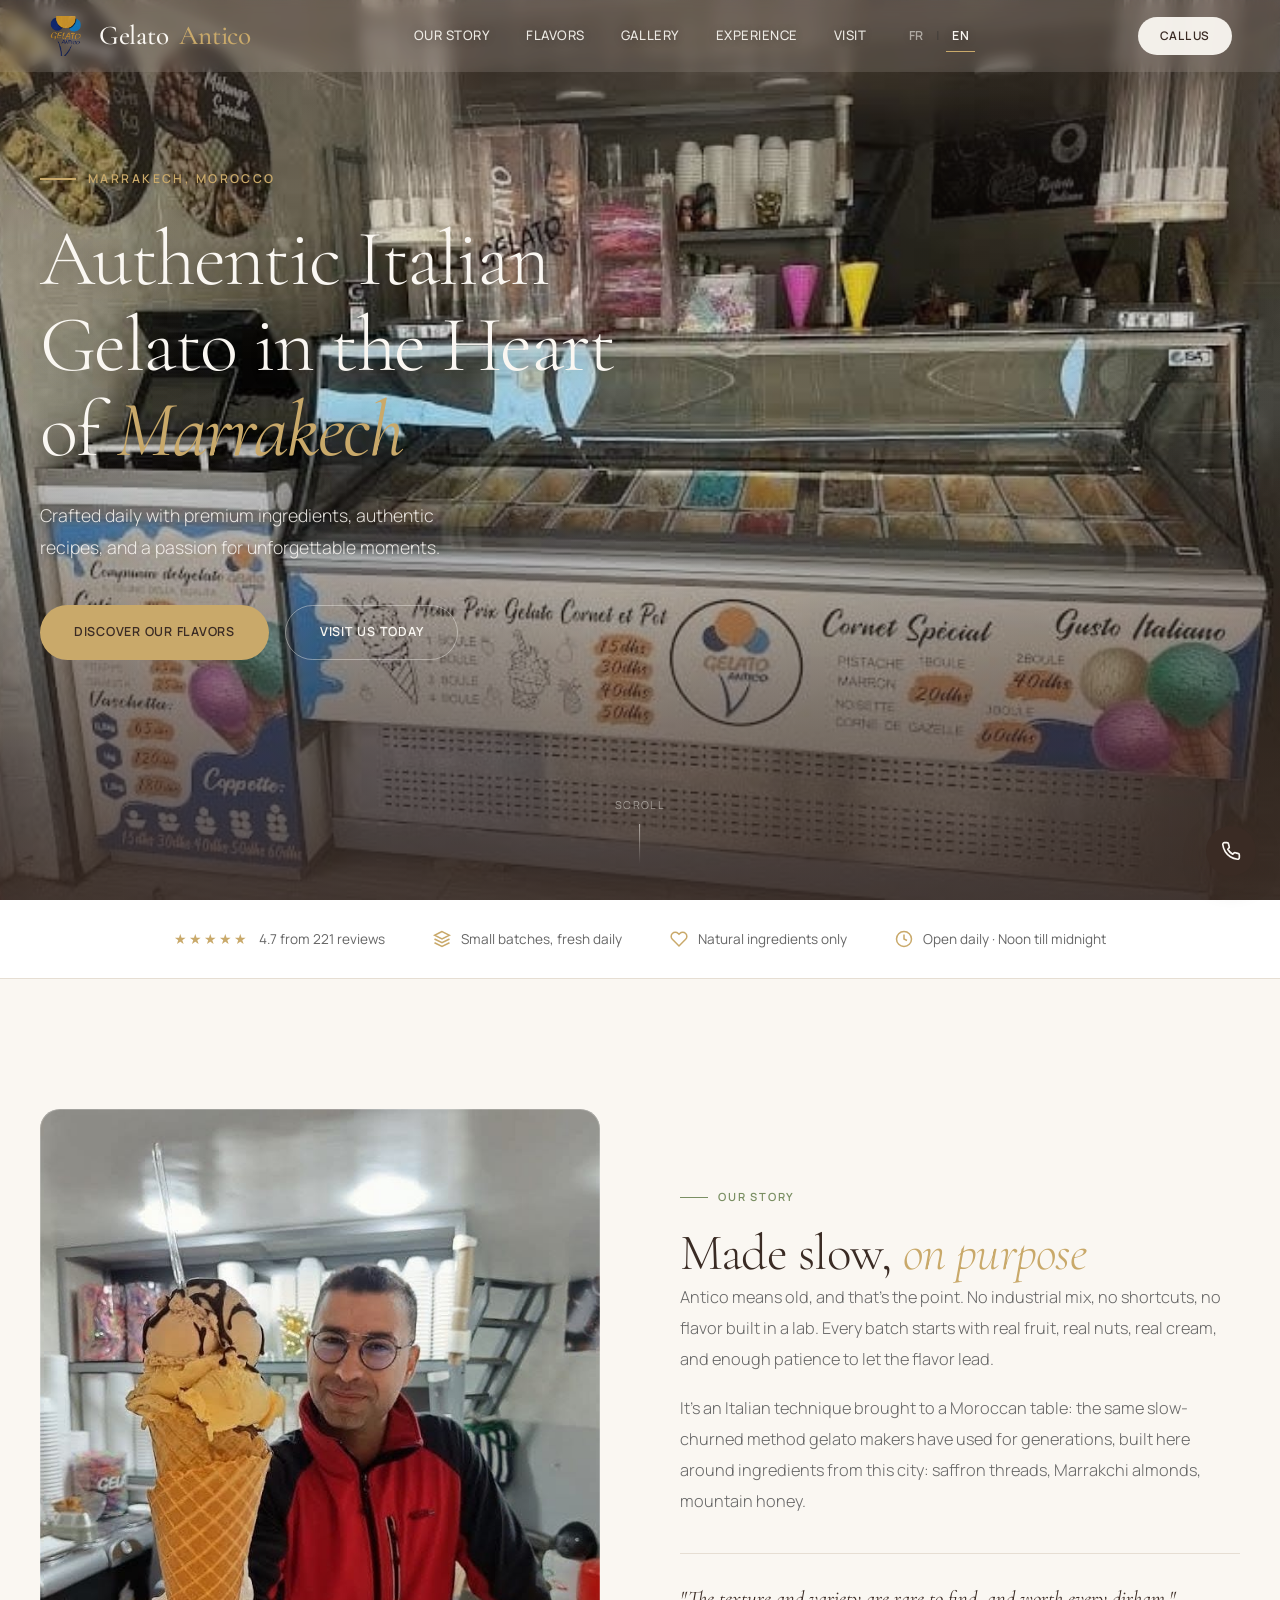
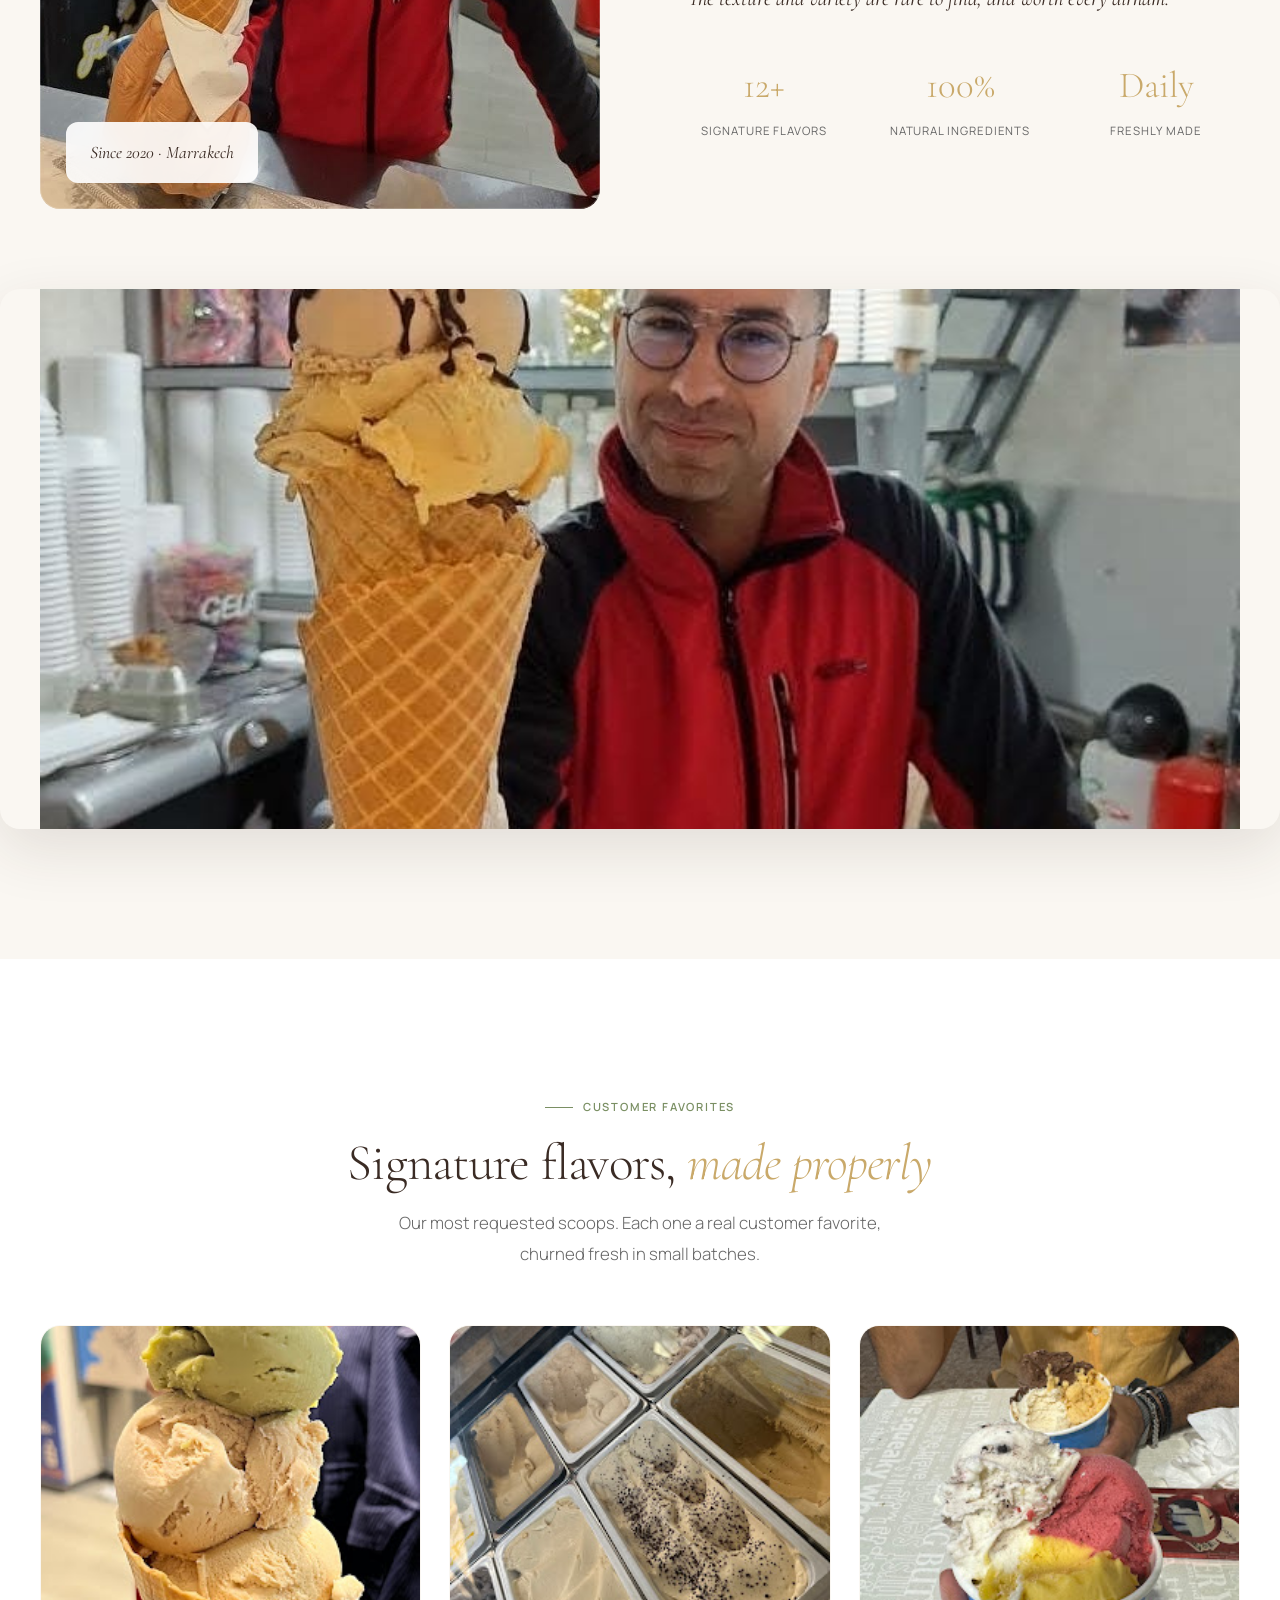
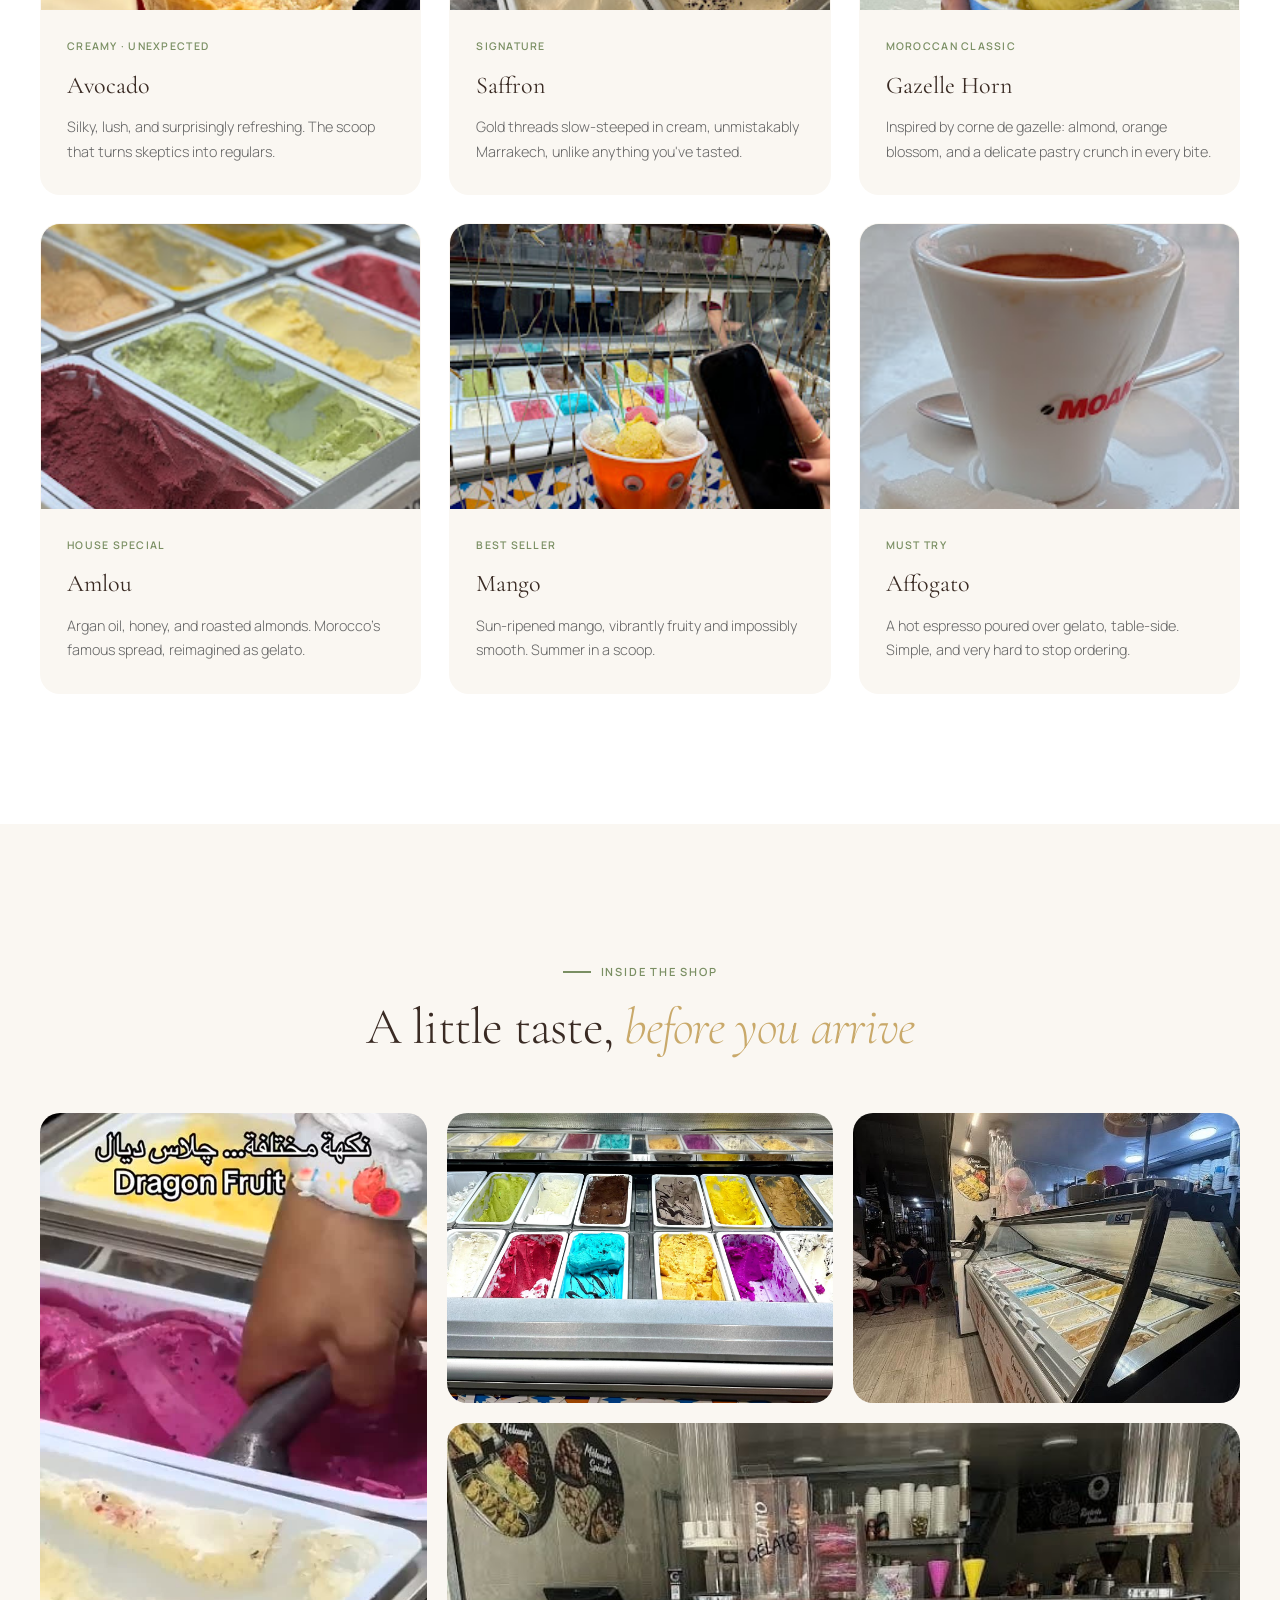
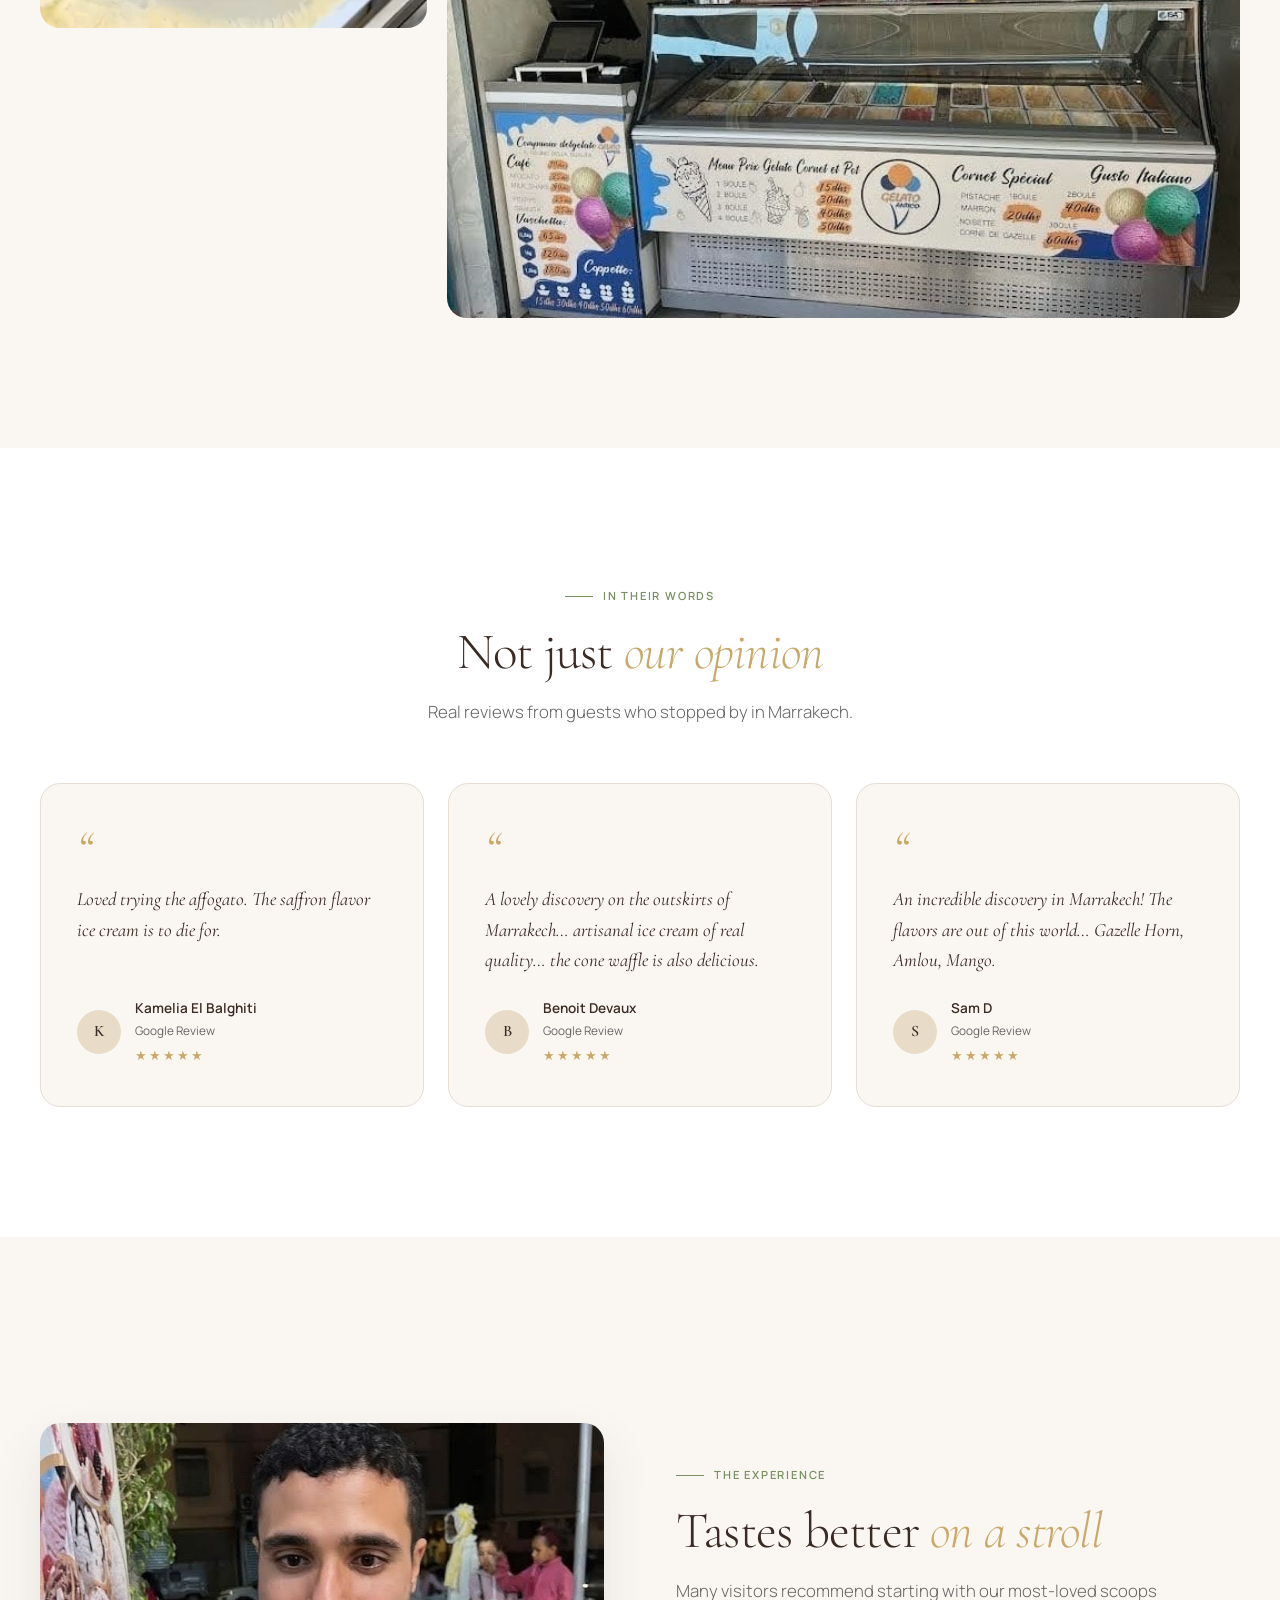
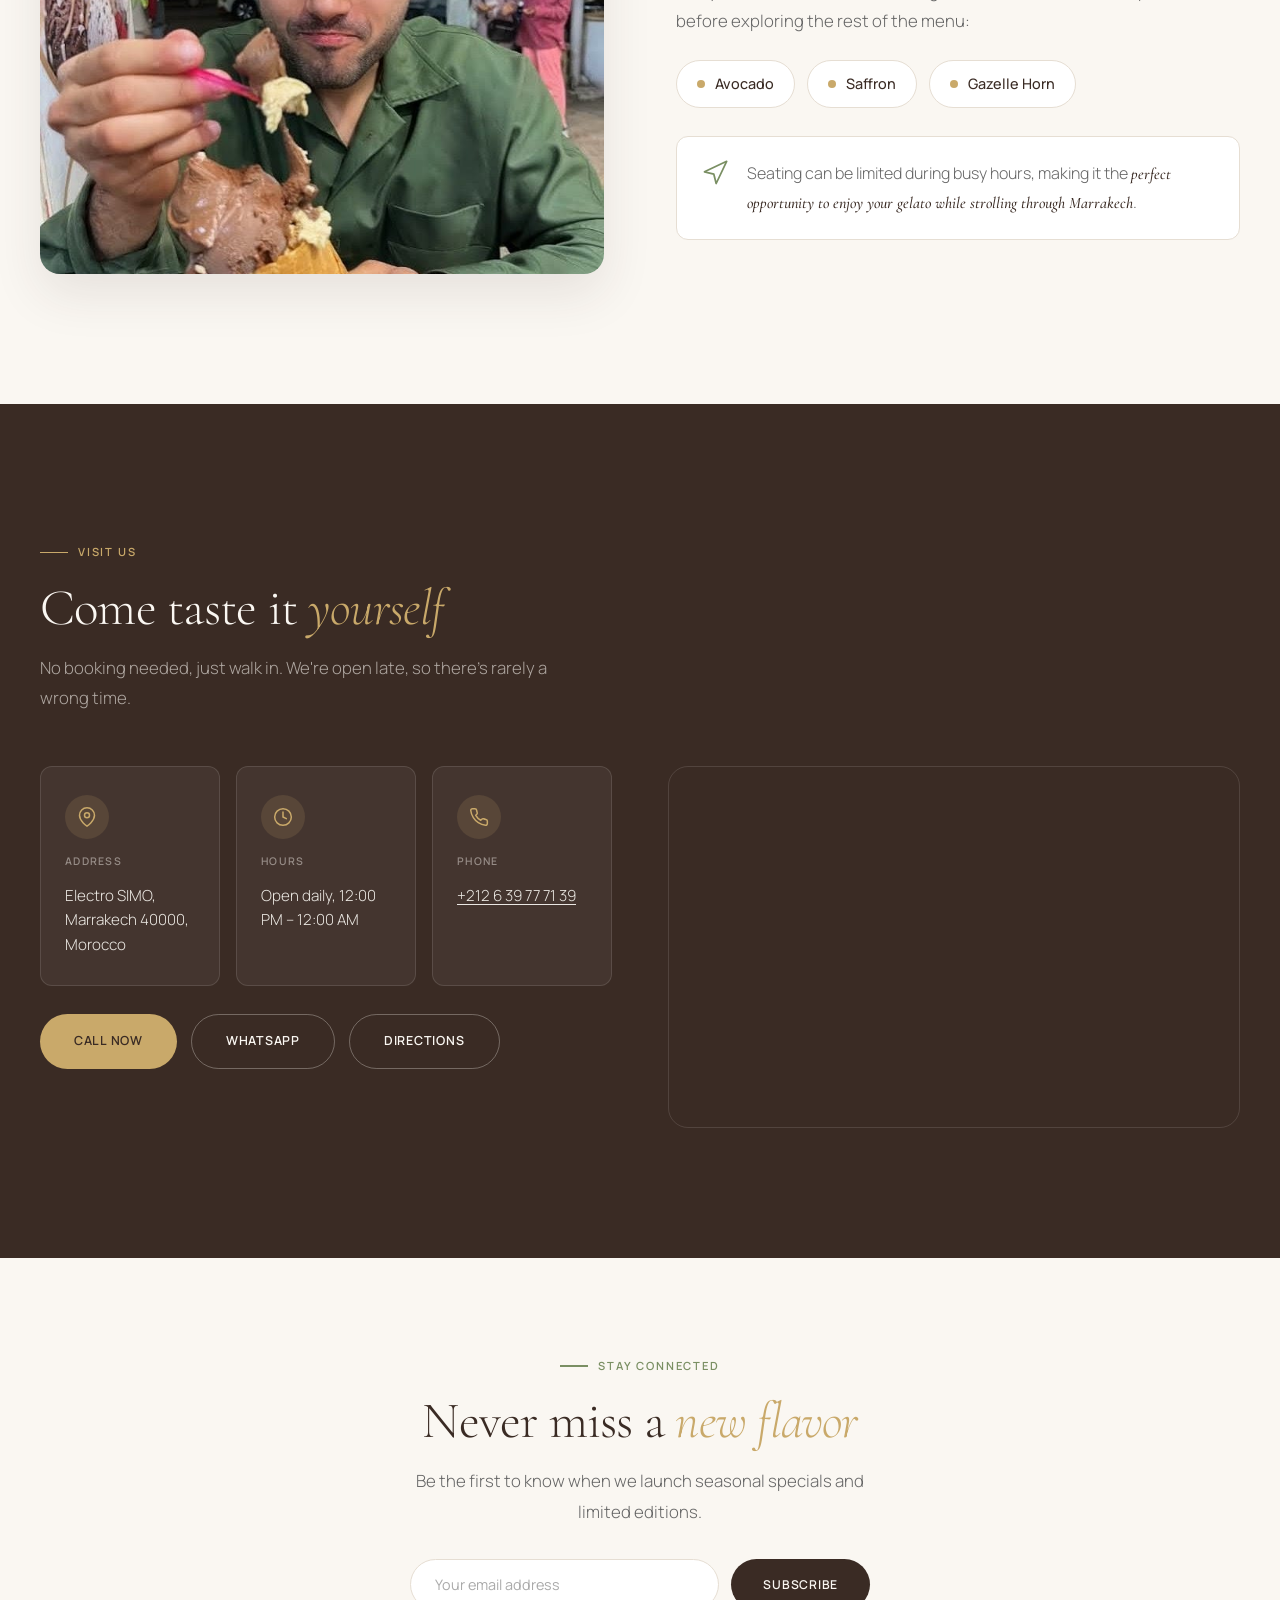
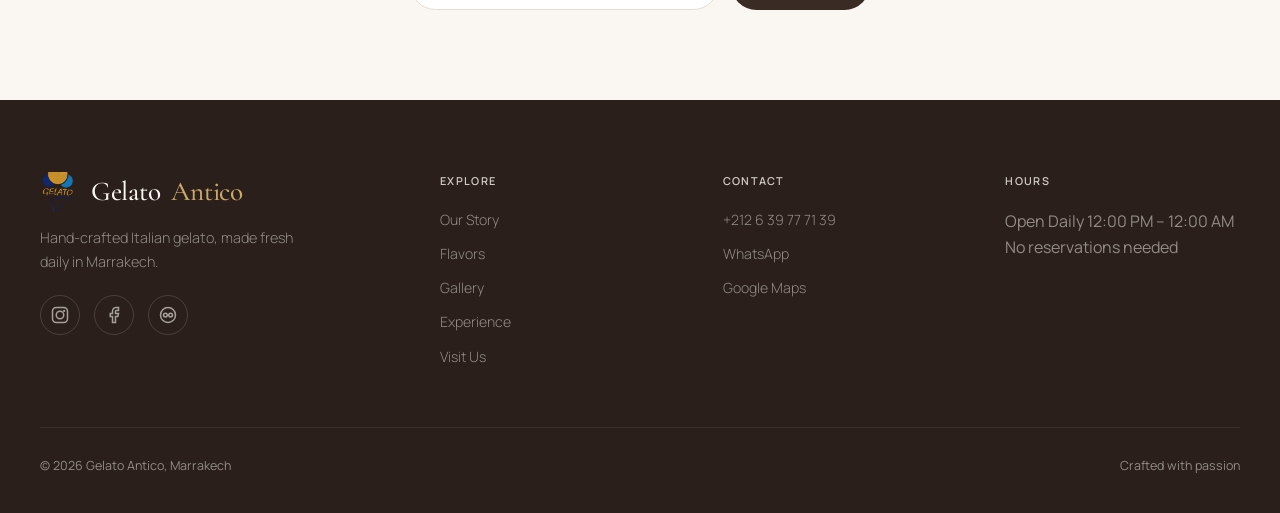
==== index.html @ 5a698c18 "ajouter english trnslate" ====
<!DOCTYPE html>
<html lang="en">
<head>
<meta charset="UTF-8">
<meta name="viewport" content="width=device-width, initial-scale=1.0">

<title>Gelato Antico · Best Artisan Gelato and Coffee Shop in Marrakech</title>
<meta name="description" content="Hand-crafted Italian gelato made fresh daily in the heart of Marrakech. Premium ingredients, authentic recipes, signature flavors. The best gelato & coffee shop in Marrakech.">
<meta name="keywords" content="best gelato Marrakech, artisan gelato Marrakech, coffee shop Marrakech, Italian ice cream Marrakech, dessert Marrakech, authentic gelato Morocco, saffron gelato">
<meta name="author" content="Gelato Antico">
<meta name="robots" content="index, follow, max-image-preview:large">

<link rel="alternate" hreflang="en" href="https://www.gelatoantico.ma/">
<link rel="alternate" hreflang="fr" href="https://www.gelatoantico.ma/fr/">
<link rel="alternate" hreflang="x-default" href="https://www.gelatoantico.ma/">
<link rel="canonical" href="https://www.gelatoantico.ma/">

<meta property="og:type" content="website">
<meta property="og:url" content="https://www.gelatoantico.ma/">
<meta property="og:title" content="Gelato Antico · Best Artisan Gelato in Marrakech">
<meta property="og:description" content="Hand-crafted Italian gelato made fresh daily in the heart of Marrakech. Premium ingredients, authentic recipes, unforgettable taste.">
<meta property="og:image" content="https://www.gelatoantico.ma/assets/img/ShopOverview.jpeg">
<meta property="og:image:alt" content="Gelato Antico shop in Marrakech">
<meta property="og:locale" content="en_US">
<meta property="og:locale:alternate" content="fr_FR">
<meta property="og:site_name" content="Gelato Antico">

<meta name="twitter:card" content="summary_large_image">
<meta name="twitter:title" content="Gelato Antico · Best Artisan Gelato in Marrakech">
<meta name="twitter:description" content="Hand-crafted Italian gelato made fresh daily in the heart of Marrakech.">
<meta name="twitter:image" content="https://www.gelatoantico.ma/assets/img/ShopOverview.jpeg">
<meta name="twitter:image:alt" content="Gelato Antico shop in Marrakech">

<meta name="theme-color" content="#FAF7F2">
<link rel="icon" type="image/png" href="assets/favicon.png">
<link rel="apple-touch-icon" href="assets/img/logo.png">

<link rel="preconnect" href="https://fonts.googleapis.com">
<link rel="preconnect" href="https://fonts.gstatic.com" crossorigin>
<link href="https://fonts.googleapis.com/css2?family=Cormorant+Garamond:ital,wght@0,300;0,400;0,500;0,600;0,700;1,300;1,400;1,500&family=Manrope:wght@300;400;500;600;700&display=swap" rel="stylesheet">

<script type="application/ld+json">
{
  "@context": "https://schema.org",
  "@type": "IceCreamShop",
  "name": "Gelato Antico",
  "alternateName": "Gelato Antico Marrakech",
  "image": "https://www.gelatoantico.ma/assets/img/ShopOverview.jpeg",
  "logo": "https://www.gelatoantico.ma/assets/img/logo.png",
  "description": "Hand-crafted Italian gelato made fresh daily in the heart of Marrakech. Premium ingredients, authentic recipes, signature flavors including saffron, avocado and amlou.",
  "address": {
    "@type": "PostalAddress",
    "streetAddress": "Electro SIMO",
    "addressLocality": "Marrakech",
    "postalCode": "40000",
    "addressCountry": "MA"
  },
  "geo": {
    "@type": "GeoCoordinates",
    "latitude": 31.6590819,
    "longitude": -7.9947379
  },
  "telephone": "+212639777139",
  "url": "https://www.gelatoantico.ma",
  "inLanguage": "en",
  "openingHoursSpecification": {
    "@type": "OpeningHoursSpecification",
    "dayOfWeek": ["Monday","Tuesday","Wednesday","Thursday","Friday","Saturday","Sunday"],
    "opens": "12:00",
    "closes": "00:00"
  },
  "priceRange": "$$",
  "servesCuisine": ["Gelato","Italian Ice Cream","Coffee"],
  "aggregateRating": {
    "@type": "AggregateRating",
    "ratingValue": "4.7",
    "reviewCount": "221"
  },
  "hasMap": "https://maps.google.com/?cid=10820542430739020654"
}
</script>

<link rel="stylesheet" href="css/style.css">
</head>
<body>

<a href="#main" class="skip-link">Skip to content</a>

<header id="header">
  <div class="header-inner">
    <a href="#top" class="logo" aria-label="Gelato Antico · home">
      <img src="assets/img/logo.png" alt="Gelato Antico logo" width="40" height="40">Gelato <span>Antico</span>
    </a>
    <nav id="nav" aria-label="Primary navigation">
      <a href="#about">Our Story</a>
      <a href="#flavors">Flavors</a>
      <a href="#gallery">Gallery</a>
      <a href="#experience">Experience</a>
      <a href="#visit">Visit</a>
      <div class="lang-switch" role="group" aria-label="Language selection">
        <a href="fr/" aria-label="Français">FR</a>
        <span class="sep" aria-hidden="true">|</span>
        <a href="/" class="active" aria-label="English" aria-current="page">EN</a>
      </div>
    </nav>
    <div class="header-actions">
      <a href="tel:+212639777139" class="header-cta">Call Us</a>
    </div>
    <button class="mobile-toggle" id="mobileToggle" aria-label="Toggle menu" aria-expanded="false">
      <span></span><span></span><span></span>
    </button>
  </div>
</header>

<main id="main">
<section class="hero" id="top" aria-label="Hero">
  <div class="hero-bg">
    <img src="assets/img/ShopOverview.jpeg" alt="Gelato Antico shop in Marrakech with artisan gelato display" fetchpriority="high">
  </div>
  <div class="hero-content container">
    <div class="hero-tag">Marrakech, Morocco</div>
    <h1>Authentic Italian Gelato in the Heart of <em>Marrakech</em></h1>
    <p class="hero-sub">Crafted daily with premium ingredients, authentic recipes, and a passion for unforgettable moments.</p>
    <div class="hero-actions">
      <a href="#flavors" class="btn btn-gold">Discover Our Flavors</a>
      <a href="#visit" class="btn btn-outline">Visit Us Today</a>
    </div>
  </div>
  <div class="scroll-hint" aria-hidden="true">
    <span>Scroll</span>
    <span class="line"></span>
  </div>
</section>

<div class="trust" aria-label="Trust badges">
  <div class="container trust-inner">
    <div class="trust-item">
      <span class="trust-stars" aria-hidden="true">★★★★★</span>
      <span>4.7 from 221 reviews</span>
    </div>
    <div class="trust-item">
      <svg viewBox="0 0 24 24" fill="none" stroke="currentColor" stroke-width="2" aria-hidden="true"><path d="M12 2L2 7l10 5 10-5-10-5zM2 17l10 5 10-5M2 12l10 5 10-5"/></svg>
      <span>Small batches, fresh daily</span>
    </div>
    <div class="trust-item">
      <svg viewBox="0 0 24 24" fill="none" stroke="currentColor" stroke-width="2" aria-hidden="true"><path d="M20.84 4.61a5.5 5.5 0 0 0-7.78 0L12 5.67l-1.06-1.06a5.5 5.5 0 0 0-7.78 7.78L12 21.23l8.84-8.84a5.5 5.5 0 0 0 0-7.78z"/></svg>
      <span>Natural ingredients only</span>
    </div>
    <div class="trust-item">
      <svg viewBox="0 0 24 24" fill="none" stroke="currentColor" stroke-width="2" aria-hidden="true"><circle cx="12" cy="12" r="10"/><path d="M12 6v6l4 2"/></svg>
      <span>Open daily · Noon till midnight</span>
    </div>
  </div>
</div>

<section class="about" id="about" aria-label="About">
  <div class="container about-grid">
    <div class="about-image reveal">
      <img src="assets/img/OwnerHoldingIceCream.jpeg" alt="Gelato Antico owner holding freshly made gelato" loading="lazy" width="600" height="750">
      <div class="about-badge">Since 2020 · Marrakech</div>
    </div>
    <div class="about-text">
      <div class="section-tag reveal">Our Story</div>
      <h2 class="section-title reveal reveal-delay-1">Made slow, <em>on purpose</em></h2>
      <p class="reveal reveal-delay-2">Antico means old, and that's the point. No industrial mix, no shortcuts, no flavor built in a lab. Every batch starts with real fruit, real nuts, real cream, and enough patience to let the flavor lead.</p>
      <p class="reveal reveal-delay-2">It's an Italian technique brought to a Moroccan table: the same slow-churned method gelato makers have used for generations, built here around ingredients from this city: saffron threads, Marrakchi almonds, mountain honey.</p>
      <div class="about-signature reveal reveal-delay-3">"The texture and variety are rare to find, and worth every dirham."</div>
      <div class="about-stats reveal reveal-delay-3">
        <div class="stat">
          <div class="stat-num">12+</div>
          <div class="stat-label">Signature Flavors</div>
        </div>
        <div class="stat">
          <div class="stat-num">100%</div>
          <div class="stat-label">Natural Ingredients</div>
        </div>
        <div class="stat">
          <div class="stat-num">Daily</div>
          <div class="stat-label">Freshly Made</div>
        </div>
      </div>
    </div>
  </div>
  <div class="about-video container reveal">
    <video autoplay muted loop playsinline preload="none" poster="assets/img/OwnerHoldingIceCream.jpeg" aria-label="Gelato Antico crafting gelato">
      <source src="assets/videos/ce-glacier.mp4" type="video/mp4">
    </video>
  </div>
</section>

<section class="flavors" id="flavors" aria-label="Signature flavors">
  <div class="container">
    <div class="section-center">
      <div class="section-tag reveal">Customer Favorites</div>
      <h2 class="section-title reveal reveal-delay-1">Signature flavors, <em>made properly</em></h2>
      <p class="section-subtitle reveal reveal-delay-2">Our most requested scoops. Each one a real customer favorite, churned fresh in small batches.</p>
    </div>
    <div class="flavor-grid">
      <div class="flavor-card reveal">
        <div class="flavor-img">
          <img src="assets/img/GlaceFLavor1.jpg" alt="Avocado gelato at Gelato Antico" loading="lazy" width="400" height="300">
        </div>
        <div class="flavor-info">
          <div class="flavor-tag">Creamy · Unexpected</div>
          <h3 class="flavor-name">Avocado</h3>
          <p class="flavor-desc">Silky, lush, and surprisingly refreshing. The scoop that turns skeptics into regulars.</p>
        </div>
      </div>
      <div class="flavor-card reveal reveal-delay-1">
        <div class="flavor-img">
          <img src="assets/img/allflavors.jpg" alt="Saffron gelato at Gelato Antico" loading="lazy" width="400" height="300">
        </div>
        <div class="flavor-info">
          <div class="flavor-tag">Signature</div>
          <h3 class="flavor-name">Saffron</h3>
          <p class="flavor-desc">Gold threads slow-steeped in cream, unmistakably Marrakech, unlike anything you've tasted.</p>
        </div>
      </div>
      <div class="flavor-card reveal reveal-delay-2">
        <div class="flavor-img">
          <img src="assets/img/3flavorsin3.jpg" alt="Gazelle Horn gelato at Gelato Antico" loading="lazy" width="400" height="300">
        </div>
        <div class="flavor-info">
          <div class="flavor-tag">Moroccan Classic</div>
          <h3 class="flavor-name">Gazelle Horn</h3>
          <p class="flavor-desc">Inspired by corne de gazelle: almond, orange blossom, and a delicate pastry crunch in every bite.</p>
        </div>
      </div>
      <div class="flavor-card reveal">
        <div class="flavor-img">
          <img src="assets/img/glaces.jpg" alt="Amlou gelato at Gelato Antico" loading="lazy" width="400" height="300">
        </div>
        <div class="flavor-info">
          <div class="flavor-tag">House Special</div>
          <h3 class="flavor-name">Amlou</h3>
          <p class="flavor-desc">Argan oil, honey, and roasted almonds. Morocco's famous spread, reimagined as gelato.</p>
        </div>
      </div>
      <div class="flavor-card reveal reveal-delay-1">
        <div class="flavor-img">
          <img src="assets/img/BigIcecream.jpg" alt="Mango gelato at Gelato Antico" loading="lazy" width="400" height="300">
        </div>
        <div class="flavor-info">
          <div class="flavor-tag">Best Seller</div>
          <h3 class="flavor-name">Mango</h3>
          <p class="flavor-desc">Sun-ripened mango, vibrantly fruity and impossibly smooth. Summer in a scoop.</p>
        </div>
      </div>
      <div class="flavor-card reveal reveal-delay-2">
        <div class="flavor-img">
          <img src="assets/img/CofeeNormal.jpg" alt="Affogato at Gelato Antico" loading="lazy" width="400" height="300">
        </div>
        <div class="flavor-info">
          <div class="flavor-tag">Must Try</div>
          <h3 class="flavor-name">Affogato</h3>
          <p class="flavor-desc">A hot espresso poured over gelato, table-side. Simple, and very hard to stop ordering.</p>
        </div>
      </div>
    </div>
  </div>
</section>

<section class="gallery" id="gallery" aria-label="Gallery">
  <div class="container">
    <div class="section-center">
      <div class="section-tag reveal">Inside The Shop</div>
      <h2 class="section-title reveal reveal-delay-1">A little taste, <em>before you arrive</em></h2>
    </div>
    <div class="gallery-grid">
      <div class="gallery-item g1 reveal">
        <img src="assets/img/GlaceOfDragonFruit.jpg" alt="Dragon fruit gelato scoop at Gelato Antico" loading="lazy" width="500" height="667">
        <div class="gallery-overlay"><span>The Perfect Scoop</span></div>
      </div>
      <div class="gallery-item g2 reveal reveal-delay-1">
        <img src="assets/img/AllIcecream.jpg" alt="Assorted gelato flavors on display" loading="lazy" width="500" height="375">
        <div class="gallery-overlay"><span>Artisan Display</span></div>
      </div>
      <div class="gallery-item g3 reveal reveal-delay-2">
        <img src="assets/img/Shopinside.jpeg" alt="Inside Gelato Antico shop" loading="lazy" width="500" height="375">
        <div class="gallery-overlay"><span>Crafted With Care</span></div>
      </div>
      <div class="gallery-item g4 reveal reveal-delay-1">
        <img src="assets/img/ShopOverview.jpeg" alt="Gelato Antico shop exterior and entrance" loading="lazy" width="800" height="500">
        <div class="gallery-overlay"><span>Welcome In</span></div>
      </div>
    </div>
  </div>
</section>

<section class="testimonials" aria-label="Customer reviews">
  <div class="container">
    <div class="section-center">
      <div class="section-tag reveal">In Their Words</div>
      <h2 class="section-title reveal reveal-delay-1">Not just <em>our opinion</em></h2>
      <p class="section-subtitle reveal reveal-delay-2">Real reviews from guests who stopped by in Marrakech.</p>
    </div>
    <div class="test-grid">
      <div class="test-card reveal">
        <div class="test-quote" aria-hidden="true">&ldquo;</div>
        <p class="test-text">Loved trying the affogato. The saffron flavor ice cream is to die for.</p>
        <div class="test-author">
          <div class="test-avatar" aria-hidden="true">K</div>
          <div>
            <div class="test-name">Kamelia El Balghiti</div>
            <div class="test-source">Google Review</div>
            <div class="test-stars" aria-label="5 out of 5 stars">★★★★★</div>
          </div>
        </div>
      </div>
      <div class="test-card reveal reveal-delay-1">
        <div class="test-quote" aria-hidden="true">&ldquo;</div>
        <p class="test-text">A lovely discovery on the outskirts of Marrakech… artisanal ice cream of real quality… the cone waffle is also delicious.</p>
        <div class="test-author">
          <div class="test-avatar" aria-hidden="true">B</div>
          <div>
            <div class="test-name">Benoit Devaux</div>
            <div class="test-source">Google Review</div>
            <div class="test-stars" aria-label="5 out of 5 stars">★★★★★</div>
          </div>
        </div>
      </div>
      <div class="test-card reveal reveal-delay-2">
        <div class="test-quote" aria-hidden="true">&ldquo;</div>
        <p class="test-text">An incredible discovery in Marrakech! The flavors are out of this world… Gazelle Horn, Amlou, Mango.</p>
        <div class="test-author">
          <div class="test-avatar" aria-hidden="true">S</div>
          <div>
            <div class="test-name">Sam D</div>
            <div class="test-source">Google Review</div>
            <div class="test-stars" aria-label="5 out of 5 stars">★★★★★</div>
          </div>
        </div>
      </div>
    </div>
  </div>
</section>

<section class="experience" id="experience" aria-label="Customer experience">
  <div class="container">
    <div class="experience-grid">
      <div class="experience-img reveal">
        <img src="assets/img/CostumerReaction.jpeg" alt="Guest enjoying gelato at Gelato Antico Marrakech" loading="lazy" width="625" height="500">
      </div>
      <div class="experience-text">
        <div class="section-tag reveal">The Experience</div>
        <h2 class="section-title reveal reveal-delay-1">Tastes better <em>on a stroll</em></h2>
        <p class="section-subtitle reveal reveal-delay-2">Many visitors recommend starting with our most-loved scoops before exploring the rest of the menu:</p>
        <div class="picks reveal reveal-delay-2">
          <span class="pick">Avocado</span>
          <span class="pick">Saffron</span>
          <span class="pick">Gazelle Horn</span>
        </div>
        <div class="experience-note reveal reveal-delay-3">
          <svg viewBox="0 0 24 24" fill="none" stroke="currentColor" stroke-width="1.5" stroke-linecap="round" stroke-linejoin="round" aria-hidden="true"><path d="M3 11l19-9-9 19-2-8-8-2z"/></svg>
          <p>Seating can be limited during busy hours, making it the <em>perfect opportunity to enjoy your gelato while strolling through Marrakech</em>.</p>
        </div>
      </div>
    </div>
  </div>
</section>

<section class="visit" id="visit" aria-label="Visit us">
  <div class="container">
    <div class="section-tag reveal">Visit Us</div>
    <h2 class="section-title reveal reveal-delay-1">Come taste it <em>yourself</em></h2>
    <p class="section-subtitle reveal reveal-delay-2">No booking needed, just walk in. We're open late, so there's rarely a wrong time.</p>
    <div class="visit-grid">
      <div class="reveal reveal-delay-2">
        <div class="visit-cards">
          <div class="visit-card">
            <div class="visit-card-icon" aria-hidden="true">
              <svg viewBox="0 0 24 24" fill="none" stroke="currentColor" stroke-width="1.8" stroke-linecap="round" stroke-linejoin="round"><path d="M21 10c0 7-9 13-9 13s-9-6-9-13a9 9 0 0 1 18 0z"/><circle cx="12" cy="10" r="3"/></svg>
            </div>
            <div class="visit-card-label">Address</div>
            <div class="visit-card-value">Electro SIMO, Marrakech 40000, Morocco</div>
          </div>
          <div class="visit-card">
            <div class="visit-card-icon" aria-hidden="true">
              <svg viewBox="0 0 24 24" fill="none" stroke="currentColor" stroke-width="1.8" stroke-linecap="round" stroke-linejoin="round"><circle cx="12" cy="12" r="10"/><path d="M12 6v6l4 2"/></svg>
            </div>
            <div class="visit-card-label">Hours</div>
            <div class="visit-card-value">Open daily, 12:00 PM – 12:00 AM</div>
          </div>
          <div class="visit-card">
            <div class="visit-card-icon" aria-hidden="true">
              <svg viewBox="0 0 24 24" fill="none" stroke="currentColor" stroke-width="1.8" stroke-linecap="round" stroke-linejoin="round"><path d="M22 16.92v3a2 2 0 0 1-2.18 2 19.79 19.79 0 0 1-8.63-3.07 19.5 19.5 0 0 1-6-6 19.79 19.79 0 0 1-3.07-8.67A2 2 0 0 1 4.11 2h3a2 2 0 0 1 2 1.72c.127.96.361 1.903.7 2.81a2 2 0 0 1-.45 2.11L8.09 9.91a16 16 0 0 0 6 6l1.27-1.27a2 2 0 0 1 2.11-.45c.907.339 1.85.573 2.81.7A2 2 0 0 1 22 16.92z"/></svg>
            </div>
            <div class="visit-card-label">Phone</div>
            <div class="visit-card-value"><a href="tel:+212639777139">+212 6 39 77 71 39</a></div>
          </div>
        </div>
        <div class="visit-actions">
          <a href="tel:+212639777139" class="btn btn-gold">Call Now</a>
          <a href="https://wa.me/212639777139" class="btn btn-outline-light" target="_blank" rel="noopener">WhatsApp</a>
          <a href="https://maps.google.com/?cid=10820542430739020654" class="btn btn-outline-light" target="_blank" rel="noopener">Directions</a>
        </div>
      </div>
      <div class="map-wrap reveal reveal-delay-3">
        <iframe loading="lazy" referrerpolicy="no-referrer-when-downgrade" title="Gelato Antico location on Google Maps" src="https://www.google.com/maps?q=31.6590819,-7.9947379&z=16&output=embed"></iframe>
      </div>
    </div>
  </div>
</section>

<section class="newsletter" aria-label="Newsletter">
  <div class="container newsletter-box">
    <div class="section-tag reveal">Stay Connected</div>
    <h2 class="section-title reveal reveal-delay-1">Never miss a <em>new flavor</em></h2>
    <p class="section-subtitle reveal reveal-delay-2">Be the first to know when we launch seasonal specials and limited editions.</p>
    <form class="newsletter-form reveal reveal-delay-3">
      <label for="email" class="visually-hidden">Your email address</label>
      <input type="email" id="email" placeholder="Your email address" required>
      <button type="submit">Subscribe</button>
    </form>
  </div>
</section>
</main>

<footer>
  <div class="container">
    <div class="foot-grid">
      <div class="foot-brand">
        <div class="logo"><img src="assets/img/logo.png" alt="Gelato Antico logo" width="40" height="40">Gelato <span>Antico</span></div>
        <p>Hand-crafted Italian gelato, made fresh daily in Marrakech.</p>
        <div class="foot-social">
          <a href="#" aria-label="Instagram">
            <svg viewBox="0 0 24 24" fill="none" stroke="currentColor" stroke-width="2" aria-hidden="true"><rect x="2" y="2" width="20" height="20" rx="5"/><circle cx="12" cy="12" r="5"/><circle cx="17.5" cy="6.5" r="1.5" fill="currentColor" stroke="none"/></svg>
          </a>
          <a href="#" aria-label="Facebook">
            <svg viewBox="0 0 24 24" fill="none" stroke="currentColor" stroke-width="2" aria-hidden="true"><path d="M18 2h-3a5 5 0 0 0-5 5v3H7v4h3v8h4v-8h3l1-4h-4V7a1 1 0 0 1 1-1h3z"/></svg>
          </a>
          <a href="#" aria-label="TripAdvisor">
            <svg viewBox="0 0 24 24" fill="none" stroke="currentColor" stroke-width="2" aria-hidden="true"><circle cx="12" cy="12" r="10"/><circle cx="8.5" cy="12" r="2.5"/><circle cx="15.5" cy="12" r="2.5"/></svg>
          </a>
        </div>
      </div>
      <div class="foot-col">
        <h4>Explore</h4>
        <a href="#about">Our Story</a>
        <a href="#flavors">Flavors</a>
        <a href="#gallery">Gallery</a>
        <a href="#experience">Experience</a>
        <a href="#visit">Visit Us</a>
      </div>
      <div class="foot-col">
        <h4>Contact</h4>
        <a href="tel:+212639777139">+212 6 39 77 71 39</a>
        <a href="https://wa.me/212639777139" target="_blank" rel="noopener">WhatsApp</a>
        <a href="https://maps.google.com/?cid=10820542430739020654" target="_blank" rel="noopener">Google Maps</a>
      </div>
      <div class="foot-col">
        <h4>Hours</h4>
        <span class="footer-static">Open Daily</span>
        <span class="footer-static">12:00 PM – 12:00 AM</span>
        <span class="footer-static">No reservations needed</span>
      </div>
    </div>
    <div class="foot-bottom">
      <span>&copy; 2026 Gelato Antico, Marrakech</span>
      <span>Crafted with passion</span>
    </div>
  </div>
</footer>

<a href="tel:+212639777139" class="sticky-cta" aria-label="Call Gelato Antico">
  <svg viewBox="0 0 24 24" fill="none" stroke="currentColor" stroke-width="2" stroke-linecap="round" stroke-linejoin="round" aria-hidden="true"><path d="M22 16.92v3a2 2 0 0 1-2.18 2 19.79 19.79 0 0 1-8.63-3.07 19.5 19.5 0 0 1-6-6 19.79 19.79 0 0 1-3.07-8.67A2 2 0 0 1 4.11 2h3a2 2 0 0 1 2 1.72c.127.96.361 1.903.7 2.81a2 2 0 0 1-.45 2.11L8.09 9.91a16 16 0 0 0 6 6l1.27-1.27a2 2 0 0 1 2.11-.45c.907.339 1.85.573 2.81.7A2 2 0 0 1 22 16.92z"/></svg>
</a>

<script src="js/script.js"></script>
</body>
</html>
---- css/style.css ----
:root {
  --bg: #FAF7F2;
  --surface: #FFFFFF;
  --primary: #3A2B24;
  --secondary: #7A8F63;
  --accent: #C9A96A;
  --cream: #E8DCC8;
  --text: #2D2D2D;
  --muted: #666666;
  --border: #E6DED3;
  --font-heading: 'Cormorant Garamond', Georgia, serif;
  --font-body: 'Manrope', -apple-system, sans-serif;
  --ease: cubic-bezier(0.22, 1, 0.36, 1);
  --radius: 20px;
  --radius-sm: 12px;
  --radius-xs: 8px;
  --nav-h: 72px;
}

*, *::before, *::after { box-sizing: border-box; margin: 0; padding: 0; }
html { scroll-behavior: smooth; scroll-padding-top: var(--nav-h); }
body {
  font-family: var(--font-body);
  background: var(--bg);
  color: var(--text);
  overflow-x: hidden;
  -webkit-font-smoothing: antialiased;
  -moz-osx-font-smoothing: grayscale;
  line-height: 1.65;
}
img { max-width: 100%; height: auto; display: block; }
a { color: inherit; text-decoration: none; }
button { border: none; background: none; cursor: pointer; font-family: inherit; }

/* ===== UTILITIES ===== */
.visually-hidden {
  position: absolute; width: 1px; height: 1px;
  overflow: hidden; clip: rect(0 0 0 0);
  clip-path: inset(50%); white-space: nowrap;
}
.skip-link {
  position: absolute; top: -100px; left: 0;
  background: var(--primary); color: var(--bg);
  padding: 12px 24px; z-index: 2000; font-size: 0.85rem; font-weight: 600;
  border-radius: 0 0 8px 0; transition: top 0.3s;
}
.skip-link:focus { top: 0; }
.section-center { text-align: center; max-width: 620px; margin: 0 auto; }
.section-center .section-tag { justify-content: center; }
.section-center .section-title { text-align: center; }
.section-center .section-subtitle { text-align: center; margin: 16px auto 0; }

.container { max-width: 1280px; margin: 0 auto; padding: 0 40px; }
@media (max-width: 768px) { .container { padding: 0 24px; } }

/* ===== HEADER ===== */
header {
  position: fixed; top: 0; left: 0; right: 0; z-index: 1000;
  padding: 16px 48px;
  transition: padding 0.5s var(--ease), background 0.5s var(--ease), box-shadow 0.5s var(--ease);
  background: rgba(250, 247, 242, 0.12);
  backdrop-filter: blur(6px) saturate(1.1);
  -webkit-backdrop-filter: blur(6px) saturate(1.1);
}
header.scrolled {
  padding: 10px 48px;
  background: rgba(250, 247, 242, 0.82);
  backdrop-filter: blur(14px) saturate(1.3);
  -webkit-backdrop-filter: blur(14px) saturate(1.3);
  border-bottom: 1px solid var(--border);
  box-shadow: 0 4px 24px rgba(58, 43, 36, 0.04);
}
.header-inner {
  display: flex; align-items: center; justify-content: space-between;
  max-width: 1280px; margin: 0 auto; gap: 24px;
}
.logo {
  display: inline-flex; align-items: center; gap: 11px;
  font-family: var(--font-heading);
  font-size: 1.7rem; font-weight: 500; letter-spacing: -0.01em;
  color: var(--primary); line-height: 1;
}
.logo img { height: 40px; width: 40px; object-fit: contain; flex-shrink: 0; }
header:not(.scrolled):not(.menu-open) .logo { color: var(--bg); }
.logo span { color: var(--accent); transition: color 0.5s var(--ease); }
header:not(.scrolled):not(.menu-open) .logo span { color: var(--accent); }
header.scrolled .logo { color: var(--primary); }

nav { display: flex; align-items: center; gap: 36px; }
nav a {
  font-size: 0.82rem; font-weight: 500; letter-spacing: 0.04em;
  text-transform: uppercase; color: var(--muted);
  transition: color 0.3s; position: relative; padding: 4px 0;
}
header:not(.scrolled):not(.menu-open) nav a { color: rgba(250, 247, 242, 0.92); text-shadow: 0 1px 8px rgba(0,0,0,0.25); }
header:not(.scrolled):not(.menu-open) nav a:hover { color: var(--bg); }
nav a::after {
  content: ''; position: absolute; bottom: -2px; left: 0; width: 0; height: 1.5px;
  background: var(--accent); transition: width 0.3s var(--ease);
}
nav a:hover { color: var(--primary); }
nav a:hover::after, nav a.active::after { width: 100%; }
nav a.active { color: var(--primary); }
header:not(.scrolled):not(.menu-open) nav a.active { color: var(--bg); }

/* Single language switcher — lives inside nav */
.lang-switch {
  display: flex; align-items: center; gap: 6px;
  font-size: 0.78rem; font-weight: 600; letter-spacing: 0.04em;
}
.lang-switch a {
  padding: 4px 6px; font-weight: 600; font-size: 0.78rem;
  letter-spacing: 0.04em; opacity: 0.6; transition: opacity 0.3s;
  text-transform: none;
}
.lang-switch a.active { opacity: 1; }
.lang-switch a:hover { opacity: 1; }
header:not(.scrolled):not(.menu-open) .lang-switch a { color: rgba(250, 247, 242, 0.9); }
header:not(.scrolled):not(.menu-open) .lang-switch a.active { color: var(--bg); }
header.scrolled .lang-switch a { color: var(--muted); }
header.scrolled .lang-switch a.active { color: var(--primary); }
header:not(.scrolled):not(.menu-open) .lang-switch a:hover { color: var(--bg); }
header.scrolled .lang-switch a:hover { color: var(--primary); }
.lang-switch .sep { opacity: 0.4; }

.header-actions { display: flex; align-items: center; gap: 20px; }
.header-cta {
  background: var(--accent); color: var(--primary);
  padding: 9px 22px; border-radius: 100px;
  font-size: 0.74rem; font-weight: 600; letter-spacing: 0.05em;
  text-transform: uppercase; transition: all 0.3s var(--ease);
}
header:not(.scrolled):not(.menu-open) .header-cta { background: rgba(250,247,242,0.95); }
.header-cta:hover { background: var(--primary); color: var(--bg); transform: translateY(-1px); box-shadow: 0 8px 20px rgba(58,43,36,0.15); }

.mobile-toggle { display: none; flex-direction: column; gap: 5px; padding: 8px; }
.mobile-toggle span { width: 24px; height: 2px; background: var(--primary); border-radius: 2px; transition: all 0.3s; }
header:not(.scrolled):not(.menu-open) .mobile-toggle span { background: var(--bg); }
header.menu-open { background: rgba(250, 247, 242, 0.96); backdrop-filter: blur(14px); -webkit-backdrop-filter: blur(14px); }
header.menu-open .logo, header.menu-open .logo span { color: var(--primary); }
header.menu-open .logo span { color: var(--accent); }
header.menu-open .mobile-toggle span:nth-child(1) { transform: translateY(7px) rotate(45deg); }
header.menu-open .mobile-toggle span:nth-child(2) { opacity: 0; transform: scaleX(0); }
header.menu-open .mobile-toggle span:nth-child(3) { transform: translateY(-7px) rotate(-45deg); }

@media (max-width: 900px) {
  header { padding: 12px 24px; }
  header.scrolled { padding: 10px 24px; }
  .logo { font-size: 1.5rem; }
  .logo img { height: 36px; width: 36px; }
  nav { display: none; }
  .header-cta { display: none; }
  .mobile-toggle { display: flex; }
  nav.open {
    display: flex; flex-direction: column;
    position: fixed; top: 0; left: 0; right: 0; bottom: 0;
    background: var(--bg); z-index: 999;
    justify-content: center; align-items: center; gap: 32px;
  }
  nav.open a { font-size: 1.15rem; color: var(--primary); }
  nav.open .lang-switch { margin-top: 16px; }
  nav.open .lang-switch a { font-size: 1rem; color: var(--primary); opacity: 0.6; }
  nav.open .lang-switch a.active { opacity: 1; }
}

/* ===== HERO ===== */
.hero {
  position: relative; min-height: 100vh;
  display: flex; align-items: flex-end;
  overflow: hidden; padding-top: var(--nav-h);
}
.hero-bg { position: absolute; inset: 0; z-index: 0; top: 0; }
.hero-bg img { width: 100%; height: 100%; object-fit: cover; }
.hero-bg::after {
  content: ''; position: absolute; inset: 0;
  background: linear-gradient(180deg, rgba(58,43,36,0.5) 0%, rgba(58,43,36,0.12) 26%, rgba(58,43,36,0.04) 46%, rgba(58,43,36,0.72) 100%), radial-gradient(120% 80% at 50% 30%, transparent 30%, rgba(58,43,36,0.42) 100%);
}
.hero-content {
  position: relative; z-index: 2; padding-bottom: 110px;
  color: var(--bg); width: 100%;
}
.hero-tag {
  display: inline-flex; align-items: center; gap: 12px;
  font-size: 0.76rem; font-weight: 600; letter-spacing: 0.2em;
  text-transform: uppercase; color: var(--accent);
  margin-bottom: 28px; text-shadow: 0 1px 12px rgba(0,0,0,0.25);
}
.hero-tag::before { content: ''; width: 36px; height: 1.5px; background: var(--accent); }
.hero h1 {
  font-family: var(--font-heading);
  font-size: clamp(2.6rem, 6.2vw, 5.4rem);
  font-weight: 300; line-height: 1.08; letter-spacing: -0.02em;
  max-width: 16ch; text-shadow: 0 2px 30px rgba(0,0,0,0.35);
}
.hero h1 em { font-style: italic; font-weight: 400; color: var(--accent); }
.hero-sub {
  font-size: 1.1rem; line-height: 1.8; max-width: 44ch;
  margin-top: 26px; color: rgba(250,247,242,0.88);
  font-weight: 300; text-shadow: 0 1px 16px rgba(0,0,0,0.3);
}
.hero-actions { display: flex; gap: 16px; margin-top: 42px; flex-wrap: wrap; }

.btn {
  display: inline-flex; align-items: center; gap: 10px;
  padding: 16px 34px; border-radius: 100px;
  font-size: 0.78rem; font-weight: 600; letter-spacing: 0.06em;
  text-transform: uppercase; transition: all 0.4s var(--ease);
}
.btn-gold { background: var(--accent); color: var(--primary); }
.btn-gold:hover { background: #d4b575; transform: translateY(-2px); box-shadow: 0 12px 32px rgba(201,169,106,0.3); }
.btn-outline { border: 1.5px solid rgba(250,247,242,0.4); color: var(--bg); }
.btn-outline:hover { border-color: var(--bg); background: rgba(250,247,242,0.1); }
.btn-outline-light { border: 1.5px solid rgba(250,247,242,0.3); color: var(--bg); }
.btn-outline-light:hover { border-color: var(--bg); background: rgba(250,247,242,0.1); }
.btn-dark { background: var(--primary); color: var(--bg); }
.btn-dark:hover { background: #4a3a32; transform: translateY(-2px); box-shadow: 0 12px 32px rgba(58,43,36,0.25); }

.scroll-hint {
  position: absolute; bottom: 36px; left: 50%; transform: translateX(-50%);
  display: flex; flex-direction: column; align-items: center; gap: 10px;
  z-index: 2; color: rgba(250,247,242,0.5);
  font-size: 0.68rem; letter-spacing: 0.12em; text-transform: uppercase;
}
.scroll-hint .line {
  width: 1px; height: 40px;
  background: linear-gradient(rgba(250,247,242,0.6), transparent);
  animation: scrollPulse 2s ease-in-out infinite;
}
@keyframes scrollPulse { 0%,100% { opacity: 0.3; } 50% { opacity: 1; } }

/* ===== TRUST BAR ===== */
.trust { background: var(--surface); border-bottom: 1px solid var(--border); padding: 28px 0; }
.trust-inner { display: flex; align-items: center; justify-content: center; gap: 48px; flex-wrap: wrap; }
.trust-item { display: flex; align-items: center; gap: 10px; font-size: 0.85rem; color: var(--muted); }
.trust-item svg { width: 18px; height: 18px; color: var(--accent); }
.trust-stars { color: var(--accent); font-size: 0.85rem; letter-spacing: 2px; }

/* ===== SECTION STYLES ===== */
section { padding: 130px 0; }
@media (max-width: 768px) { section { padding: 88px 0; } }
.section-tag {
  display: inline-flex; align-items: center; gap: 10px;
  font-size: 0.7rem; font-weight: 600; letter-spacing: 0.16em;
  text-transform: uppercase; color: var(--secondary); margin-bottom: 18px;
}
.section-tag::before { content: ''; width: 28px; height: 1.5px; background: var(--secondary); }
.section-title {
  font-family: var(--font-heading);
  font-size: clamp(2.1rem, 4vw, 3.3rem);
  font-weight: 300; line-height: 1.12;
  letter-spacing: -0.015em; color: var(--primary);
}
.section-title em { font-style: italic; color: var(--accent); }
.section-subtitle {
  font-size: 1.05rem; line-height: 1.8; color: var(--muted);
  margin-top: 16px; max-width: 52ch; font-weight: 300;
}

/* ===== REVEAL ANIMATION ===== */
.reveal { opacity: 0; transform: translateY(28px); transition: opacity 0.8s var(--ease), transform 0.8s var(--ease); }
.reveal.visible { opacity: 1; transform: translateY(0); }
.reveal-delay-1 { transition-delay: 0.08s; }
.reveal-delay-2 { transition-delay: 0.16s; }
.reveal-delay-3 { transition-delay: 0.24s; }

/* ===== ABOUT / CRAFT ===== */
.about { background: var(--bg); }
.about-grid { display: grid; grid-template-columns: 1fr 1fr; gap: 80px; align-items: center; }
@media (max-width: 900px) { .about-grid { grid-template-columns: 1fr; gap: 48px; } }
.about-image {
  position: relative; border-radius: var(--radius); overflow: hidden;
  aspect-ratio: 4/5;
}
.about-image img { width: 100%; height: 100%; object-fit: cover; }
.about-image::after {
  content: ''; position: absolute; inset: 0;
  border: 1px solid rgba(255,255,255,0.2); border-radius: var(--radius);
  pointer-events: none;
}
.about-badge {
  position: absolute; bottom: 26px; left: 26px;
  background: rgba(255,255,255,0.9); backdrop-filter: blur(12px);
  padding: 16px 24px; border-radius: var(--radius-sm);
  font-family: var(--font-heading); font-size: 1.1rem;
  font-style: italic; color: var(--primary);
  box-shadow: 0 8px 30px rgba(0,0,0,0.08);
}
.about-text p {
  font-size: 1.02rem; line-height: 1.9; color: var(--muted);
  margin-top: 18px; font-weight: 300;
}
.about-text p:first-of-type { margin-top: 0; }
.about-signature {
  margin-top: 36px; padding-top: 28px; border-top: 1px solid var(--border);
  font-family: var(--font-heading); font-style: italic;
  font-size: 1.3rem; color: var(--primary);
}
.about-stats { display: grid; grid-template-columns: repeat(3, 1fr); gap: 28px; margin-top: 40px; }
.stat { text-align: center; }
.stat-num { font-family: var(--font-heading); font-size: 2.3rem; font-weight: 300; color: var(--accent); }
.stat-label { font-size: 0.72rem; letter-spacing: 0.08em; text-transform: uppercase; color: var(--muted); margin-top: 4px; }

/* ===== ABOUT VIDEO ===== */
.about-video {
  margin-top: 80px; border-radius: var(--radius); overflow: hidden;
  position: relative; box-shadow: 0 20px 60px rgba(58,43,36,0.12);
}
.about-video video { width: 100%; display: block; object-fit: cover; max-height: 60vh; background: var(--primary); }
@media (max-width: 768px) { .about-video { margin-top: 48px; } }

/* ===== FLAVORS ===== */
.flavors { background: var(--surface); }
.flavor-grid { display: grid; grid-template-columns: repeat(3, 1fr); gap: 28px; margin-top: 56px; }
@media (max-width: 900px) { .flavor-grid { grid-template-columns: repeat(2, 1fr); } }
@media (max-width: 560px) { .flavor-grid { grid-template-columns: 1fr; } }
.flavor-card {
  background: var(--bg); border-radius: var(--radius);
  overflow: hidden; transition: all 0.5s var(--ease);
  border: 1px solid transparent;
}
.flavor-card:hover { transform: translateY(-6px); box-shadow: 0 20px 50px rgba(58,43,36,0.1); border-color: var(--border); }
.flavor-img { aspect-ratio: 4/3; overflow: hidden; }
.flavor-img img { width: 100%; height: 100%; object-fit: cover; transition: transform 0.7s var(--ease); }
.flavor-card:hover .flavor-img img { transform: scale(1.06); }
.flavor-info { padding: 28px 26px 30px; }
.flavor-tag {
  font-size: 0.66rem; font-weight: 600; letter-spacing: 0.12em;
  text-transform: uppercase; color: var(--secondary); margin-bottom: 10px;
}
.flavor-name { font-family: var(--font-heading); font-size: 1.5rem; font-weight: 400; color: var(--primary); margin-bottom: 10px; }
.flavor-desc { font-size: 0.9rem; line-height: 1.7; color: var(--muted); font-weight: 300; }

/* ===== GALLERY ===== */
.gallery { background: var(--bg); }
.gallery-grid {
  display: grid; grid-template-columns: repeat(3, 1fr);
  grid-template-rows: auto auto; gap: 20px; margin-top: 56px;
}
.gallery-grid .g1 { grid-row: 1 / 3; aspect-ratio: 3/4; }
.gallery-grid .g2 { aspect-ratio: 4/3; }
.gallery-grid .g3 { aspect-ratio: 4/3; }
.gallery-grid .g4 { aspect-ratio: 16/10; grid-column: 2 / 4; }
@media (max-width: 768px) {
  .gallery-grid { grid-template-columns: 1fr 1fr; }
  .gallery-grid .g1 { grid-row: auto; aspect-ratio: 4/3; }
  .gallery-grid .g4 { grid-column: auto; }
}
@media (max-width: 480px) { .gallery-grid { grid-template-columns: 1fr; } }
.gallery-item { border-radius: var(--radius); overflow: hidden; position: relative; cursor: pointer; }
.gallery-item img { width: 100%; height: 100%; object-fit: cover; transition: transform 0.7s var(--ease); }
.gallery-item:hover img { transform: scale(1.05); }
.gallery-overlay {
  position: absolute; inset: 0;
  background: linear-gradient(180deg, transparent 50%, rgba(58,43,36,0.45) 100%);
  opacity: 0; transition: opacity 0.4s;
  display: flex; align-items: flex-end; padding: 26px;
}
.gallery-item:hover .gallery-overlay { opacity: 1; }
.gallery-overlay span { font-family: var(--font-heading); font-size: 1.1rem; font-style: italic; color: var(--bg); }

/* ===== TESTIMONIALS ===== */
.testimonials { background: var(--surface); }
.test-grid { display: grid; grid-template-columns: repeat(3, 1fr); gap: 24px; margin-top: 56px; }
@media (max-width: 900px) { .test-grid { grid-template-columns: 1fr; max-width: 560px; margin-left: auto; margin-right: auto; } }
.test-card {
  background: var(--bg); border-radius: var(--radius);
  padding: 40px 36px; position: relative;
  border: 1px solid var(--border); transition: all 0.4s var(--ease);
  display: flex; flex-direction: column;
}
.test-card:hover { box-shadow: 0 16px 48px rgba(58,43,36,0.08); transform: translateY(-3px); }
.test-quote { font-family: var(--font-heading); font-size: 3rem; color: var(--accent); line-height: 1; margin-bottom: 12px; font-style: italic; }
.test-text { font-family: var(--font-heading); font-size: 1.18rem; font-weight: 400; line-height: 1.6; color: var(--primary); font-style: italic; flex: 1; }
.test-author { margin-top: 22px; display: flex; align-items: center; gap: 14px; }
.test-avatar {
  width: 44px; height: 44px; border-radius: 50%; background: var(--cream);
  display: flex; align-items: center; justify-content: center;
  font-family: var(--font-heading); font-size: 1rem; font-weight: 600; color: var(--primary);
}
.test-name { font-size: 0.85rem; font-weight: 600; color: var(--primary); }
.test-source { font-size: 0.74rem; color: var(--muted); margin-top: 2px; }
.test-stars { color: var(--accent); font-size: 0.8rem; letter-spacing: 2px; margin-top: 4px; }

/* ===== CUSTOMER EXPERIENCE ===== */
.experience { background: var(--bg); }
.experience-grid { display: grid; grid-template-columns: 1fr 1fr; gap: 72px; align-items: center; margin-top: 56px; }
@media (max-width: 900px) { .experience-grid { grid-template-columns: 1fr; gap: 48px; } }
.experience-img { border-radius: var(--radius); overflow: hidden; aspect-ratio: 5/4; box-shadow: 0 20px 50px rgba(58,43,36,0.1); }
.experience-img img { width: 100%; height: 100%; object-fit: cover; transition: transform 0.8s var(--ease); }
.experience-img:hover img { transform: scale(1.04); }
.picks { display: flex; flex-wrap: wrap; gap: 12px; margin: 24px 0 28px; }
.pick {
  display: inline-flex; align-items: center; gap: 10px;
  background: var(--surface); border: 1px solid var(--border);
  padding: 11px 20px; border-radius: 100px;
  font-size: 0.9rem; font-weight: 500; color: var(--primary);
  transition: all 0.3s var(--ease);
}
.pick:hover { border-color: var(--accent); transform: translateY(-2px); box-shadow: 0 8px 22px rgba(201,169,106,0.18); }
.pick::before { content: ''; width: 8px; height: 8px; border-radius: 50%; background: var(--accent); }
.experience-note {
  display: flex; gap: 18px; padding: 22px 24px;
  background: var(--surface); border: 1px solid var(--border);
  border-radius: var(--radius-sm); margin-top: 8px;
}
.experience-note svg { width: 28px; height: 28px; flex-shrink: 0; color: var(--secondary); }
.experience-note p { font-size: 1rem; line-height: 1.75; color: var(--muted); font-weight: 300; }
.experience-note p em { font-style: italic; color: var(--primary); font-family: var(--font-heading); font-weight: 500; }

/* ===== VISIT ===== */
.visit { background: var(--primary); color: var(--bg); }
.visit .section-tag { color: var(--accent); }
.visit .section-tag::before { background: var(--accent); }
.visit .section-title { color: var(--bg); }
.visit .section-subtitle { color: rgba(250,247,242,0.6); }
.visit-grid { display: grid; grid-template-columns: 1fr 1fr; gap: 56px; align-items: stretch; margin-top: 52px; }
@media (max-width: 900px) { .visit-grid { grid-template-columns: 1fr; gap: 40px; } }
.visit-cards { display: grid; grid-template-columns: repeat(3, 1fr); gap: 16px; align-content: start; }
@media (max-width: 640px) { .visit-cards { grid-template-columns: 1fr; } }
.visit-card {
  background: rgba(250,247,242,0.05); border: 1px solid rgba(250,247,242,0.12);
  border-radius: var(--radius-sm); padding: 28px 24px;
  transition: all 0.4s var(--ease);
  display: flex; flex-direction: column; gap: 14px;
}
.visit-card:hover {
  background: rgba(250,247,242,0.08); border-color: rgba(201,169,106,0.4);
  transform: translateY(-3px); box-shadow: 0 12px 36px rgba(0,0,0,0.15);
}
.visit-card-icon {
  width: 44px; height: 44px; border-radius: 50%;
  background: rgba(201,169,106,0.15);
  display: flex; align-items: center; justify-content: center; flex-shrink: 0;
}
.visit-card-icon svg { width: 20px; height: 20px; color: var(--accent); }
.visit-card-label {
  font-size: 0.66rem; font-weight: 600; letter-spacing: 0.12em;
  text-transform: uppercase; color: rgba(250,247,242,0.45);
}
.visit-card-value { font-size: 0.95rem; line-height: 1.6; color: rgba(250,247,242,0.92); font-weight: 300; }
.visit-card-value a { text-decoration: underline; text-underline-offset: 3px; transition: color 0.3s; }
.visit-card-value a:hover { color: var(--accent); }
.visit-actions { display: flex; gap: 14px; margin-top: 28px; flex-wrap: wrap; }
.map-wrap {
  border-radius: var(--radius); overflow: hidden;
  border: 1px solid rgba(250,247,242,0.12);
  min-height: 360px; display: flex;
}
.map-wrap iframe { width: 100%; height: 100%; border: 0; filter: grayscale(0.3) brightness(0.95); min-height: 360px; }

/* ===== NEWSLETTER ===== */
.newsletter { background: var(--bg); padding: 90px 0; text-align: center; }
.newsletter-box { max-width: 580px; margin: 0 auto; }
.newsletter-box .section-subtitle { max-width: 460px; margin-left: auto; margin-right: auto; }
.newsletter-form { display: flex; gap: 12px; margin-top: 32px; max-width: 460px; margin-left: auto; margin-right: auto; }
.newsletter-form input {
  flex: 1; padding: 15px 24px; border: 1px solid var(--border); border-radius: 100px;
  font-family: var(--font-body); font-size: 0.9rem;
  background: var(--surface); color: var(--text);
  outline: none; transition: border-color 0.3s;
}
.newsletter-form input:focus { border-color: var(--accent); }
.newsletter-form input::placeholder { color: #aaa; }
.newsletter-form button {
  background: var(--primary); color: var(--bg);
  padding: 15px 32px; border-radius: 100px;
  font-size: 0.76rem; font-weight: 600; letter-spacing: 0.06em;
  text-transform: uppercase; white-space: nowrap;
  transition: all 0.3s var(--ease);
}
.newsletter-form button:hover { background: var(--accent); color: var(--primary); }
@media (max-width: 560px) { .newsletter-form { flex-direction: column; } }

/* ===== FOOTER ===== */
footer { background: #2A1F1A; color: rgba(250,247,242,0.5); padding: 72px 0 36px; }
.foot-grid {
  display: grid; grid-template-columns: 1.5fr 1fr 1fr 1fr; gap: 48px;
  padding-bottom: 48px; border-bottom: 1px solid rgba(250,247,242,0.08);
}
@media (max-width: 768px) { .foot-grid { grid-template-columns: 1fr 1fr; } }
@media (max-width: 480px) { .foot-grid { grid-template-columns: 1fr; } }
.foot-brand .logo { font-size: 1.7rem; color: var(--bg); margin-bottom: 14px; }
.foot-brand .logo span { color: var(--accent); }
.foot-brand p { font-size: 0.9rem; line-height: 1.7; max-width: 30ch; font-weight: 300; }
.foot-col h4 {
  font-size: 0.68rem; font-weight: 600; letter-spacing: 0.12em;
  text-transform: uppercase; color: rgba(250,247,242,0.8); margin-bottom: 18px;
}
.foot-col a { display: block; font-size: 0.88rem; margin-bottom: 11px; transition: color 0.3s; font-weight: 300; }
.foot-col a:hover { color: var(--accent); }
.footer-static { pointer-events: none; }
.foot-social { display: flex; gap: 14px; margin-top: 20px; }
.foot-social a {
  width: 40px; height: 40px; border-radius: 50%;
  border: 1px solid rgba(250,247,242,0.15);
  display: flex; align-items: center; justify-content: center; transition: all 0.3s;
}
.foot-social a:hover { border-color: var(--accent); background: rgba(201,169,106,0.1); }
.foot-social svg { width: 18px; height: 18px; color: rgba(250,247,242,0.6); }
.foot-bottom {
  display: flex; justify-content: space-between; align-items: center;
  padding-top: 28px; font-size: 0.78rem; flex-wrap: wrap; gap: 12px;
}

/* ===== STICKY CTA ===== */
.sticky-cta {
  position: fixed; right: 24px; bottom: 24px; z-index: 900;
  width: 50px; height: 50px; border-radius: 50%;
  background: var(--primary); color: var(--bg);
  display: flex; align-items: center; justify-content: center;
  box-shadow: 0 8px 24px rgba(58,43,36,0.3);
  transition: all 0.3s var(--ease);
}
.sticky-cta:hover { background: var(--accent); color: var(--primary); transform: translateY(-3px) scale(1.05); box-shadow: 0 12px 30px rgba(201,169,106,0.4); }
.sticky-cta svg { width: 20px; height: 20px; }
@media (max-width: 640px) { .sticky-cta { right: 16px; bottom: 16px; } }

/* ===== REDUCED MOTION ===== */
@media (prefers-reduced-motion: reduce) {
  html { scroll-behavior: auto; }
  .reveal { opacity: 1; transform: none; transition: none; }
  .scroll-hint .line { animation: none; }
}
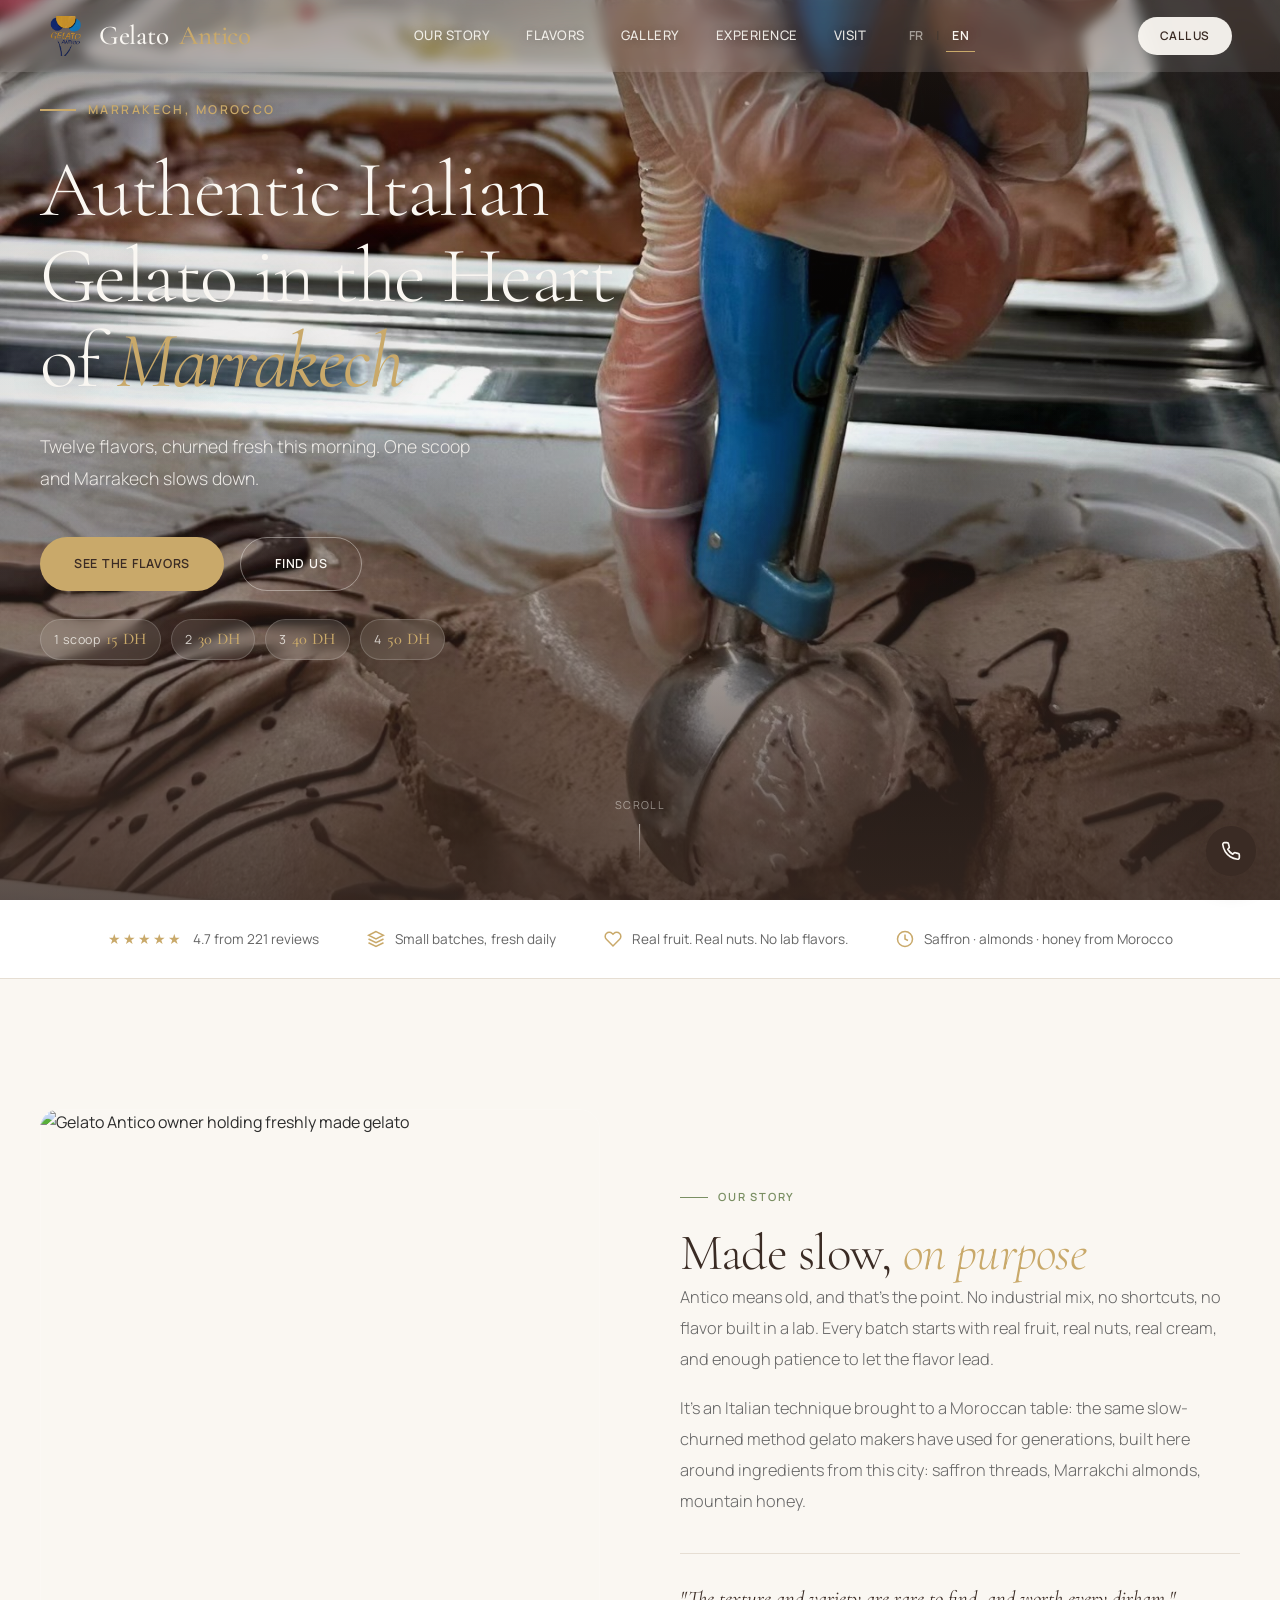
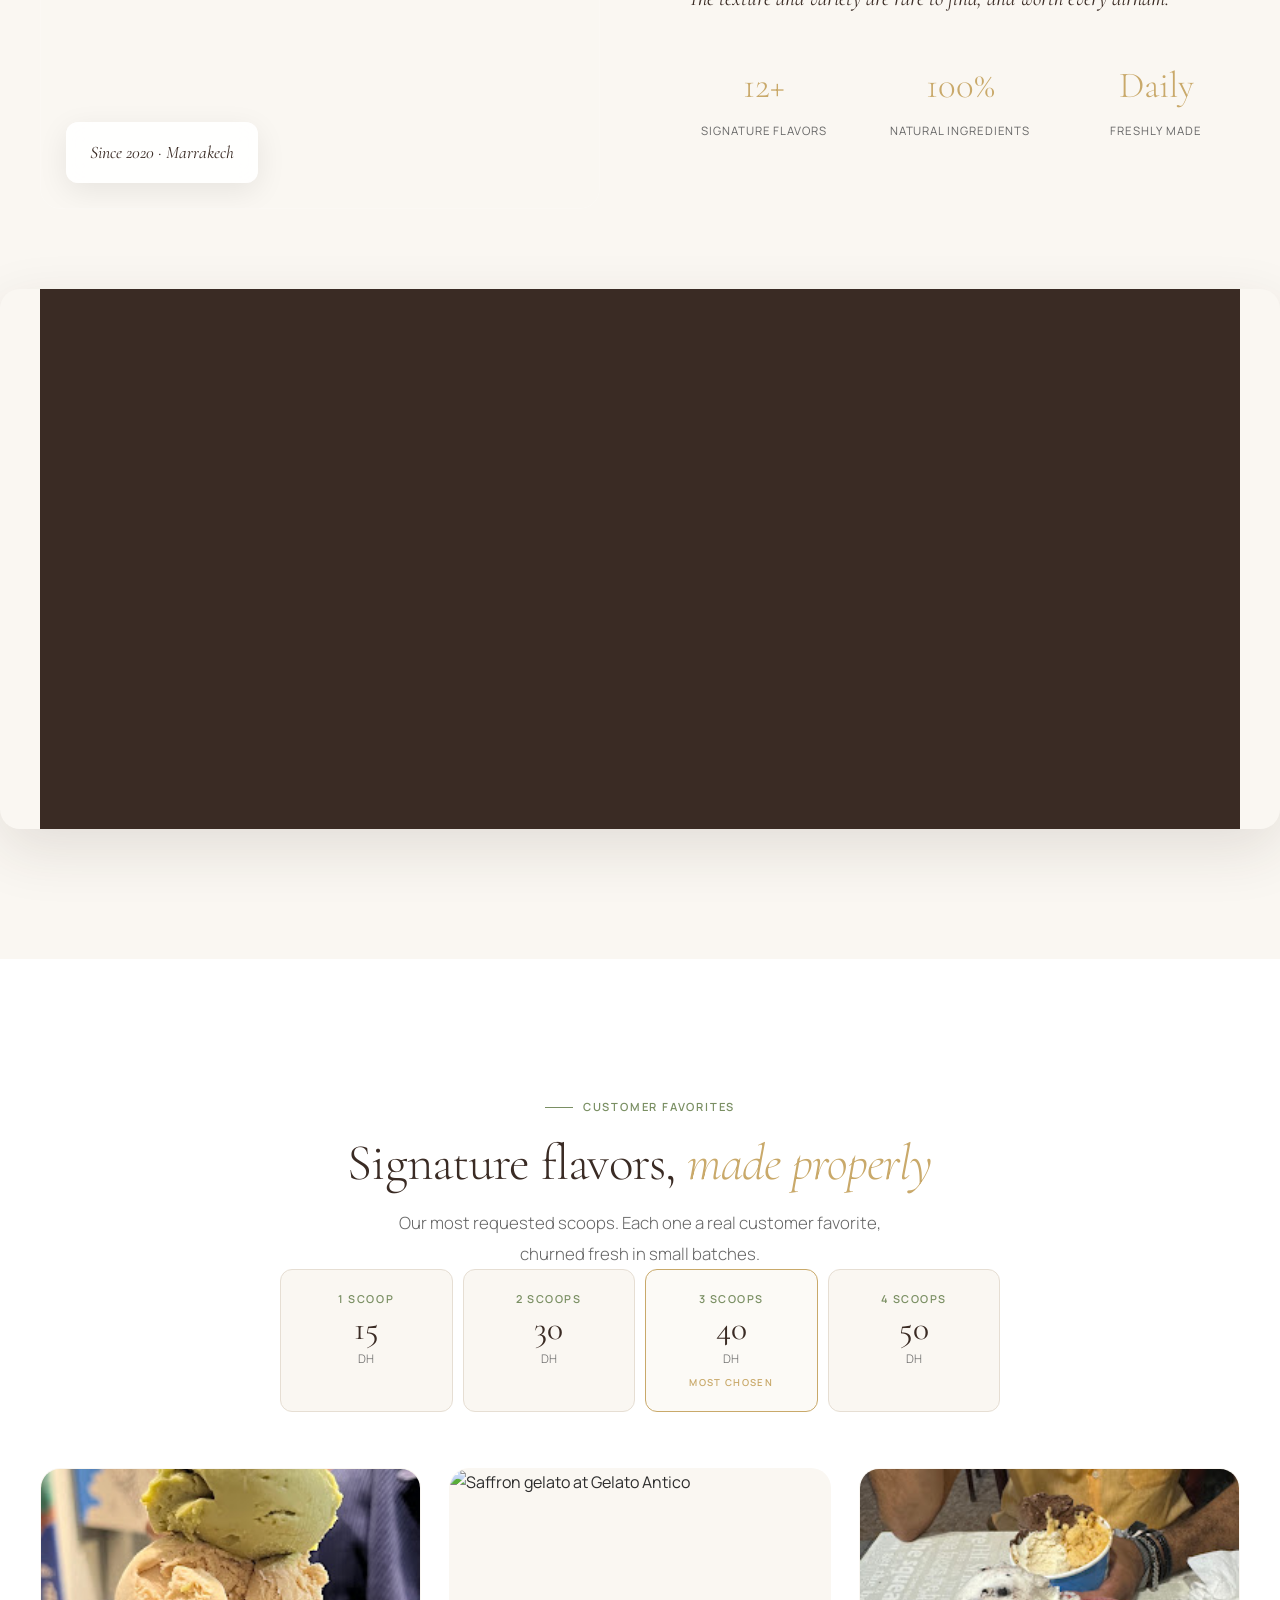
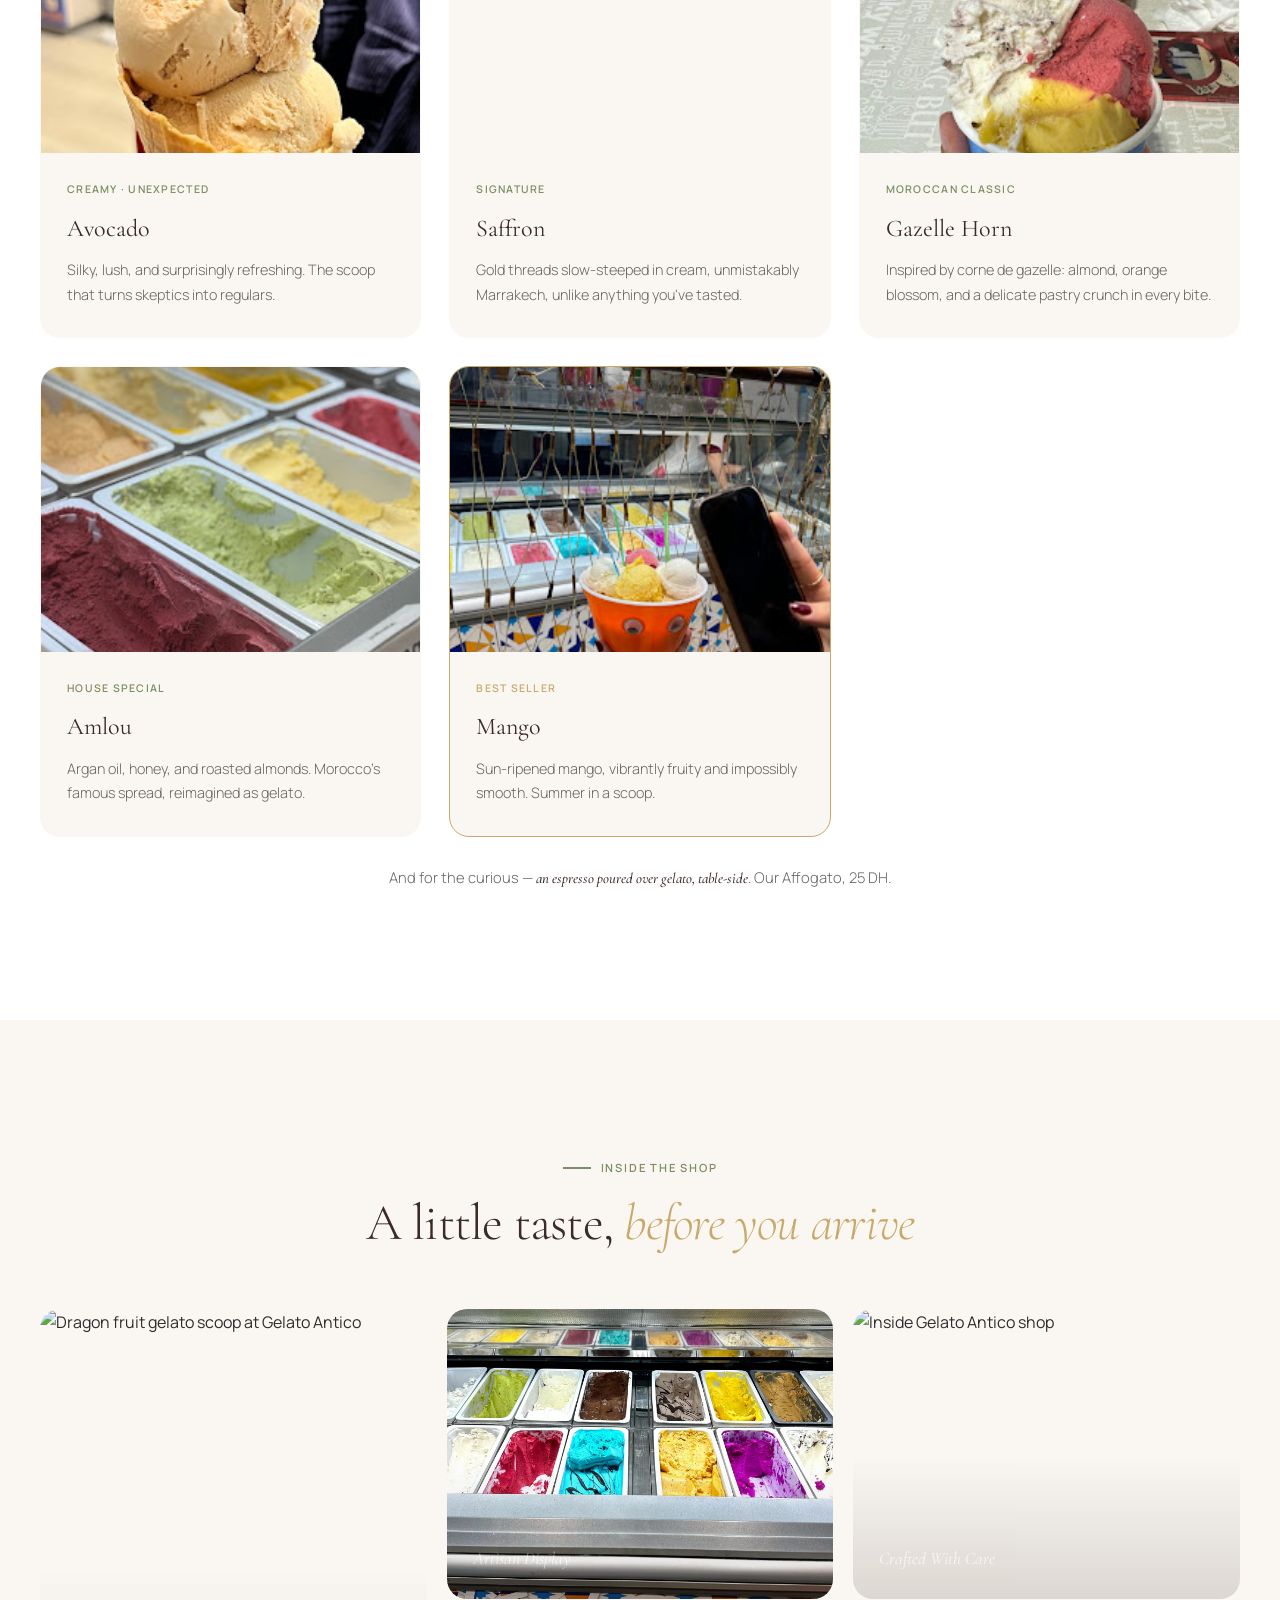
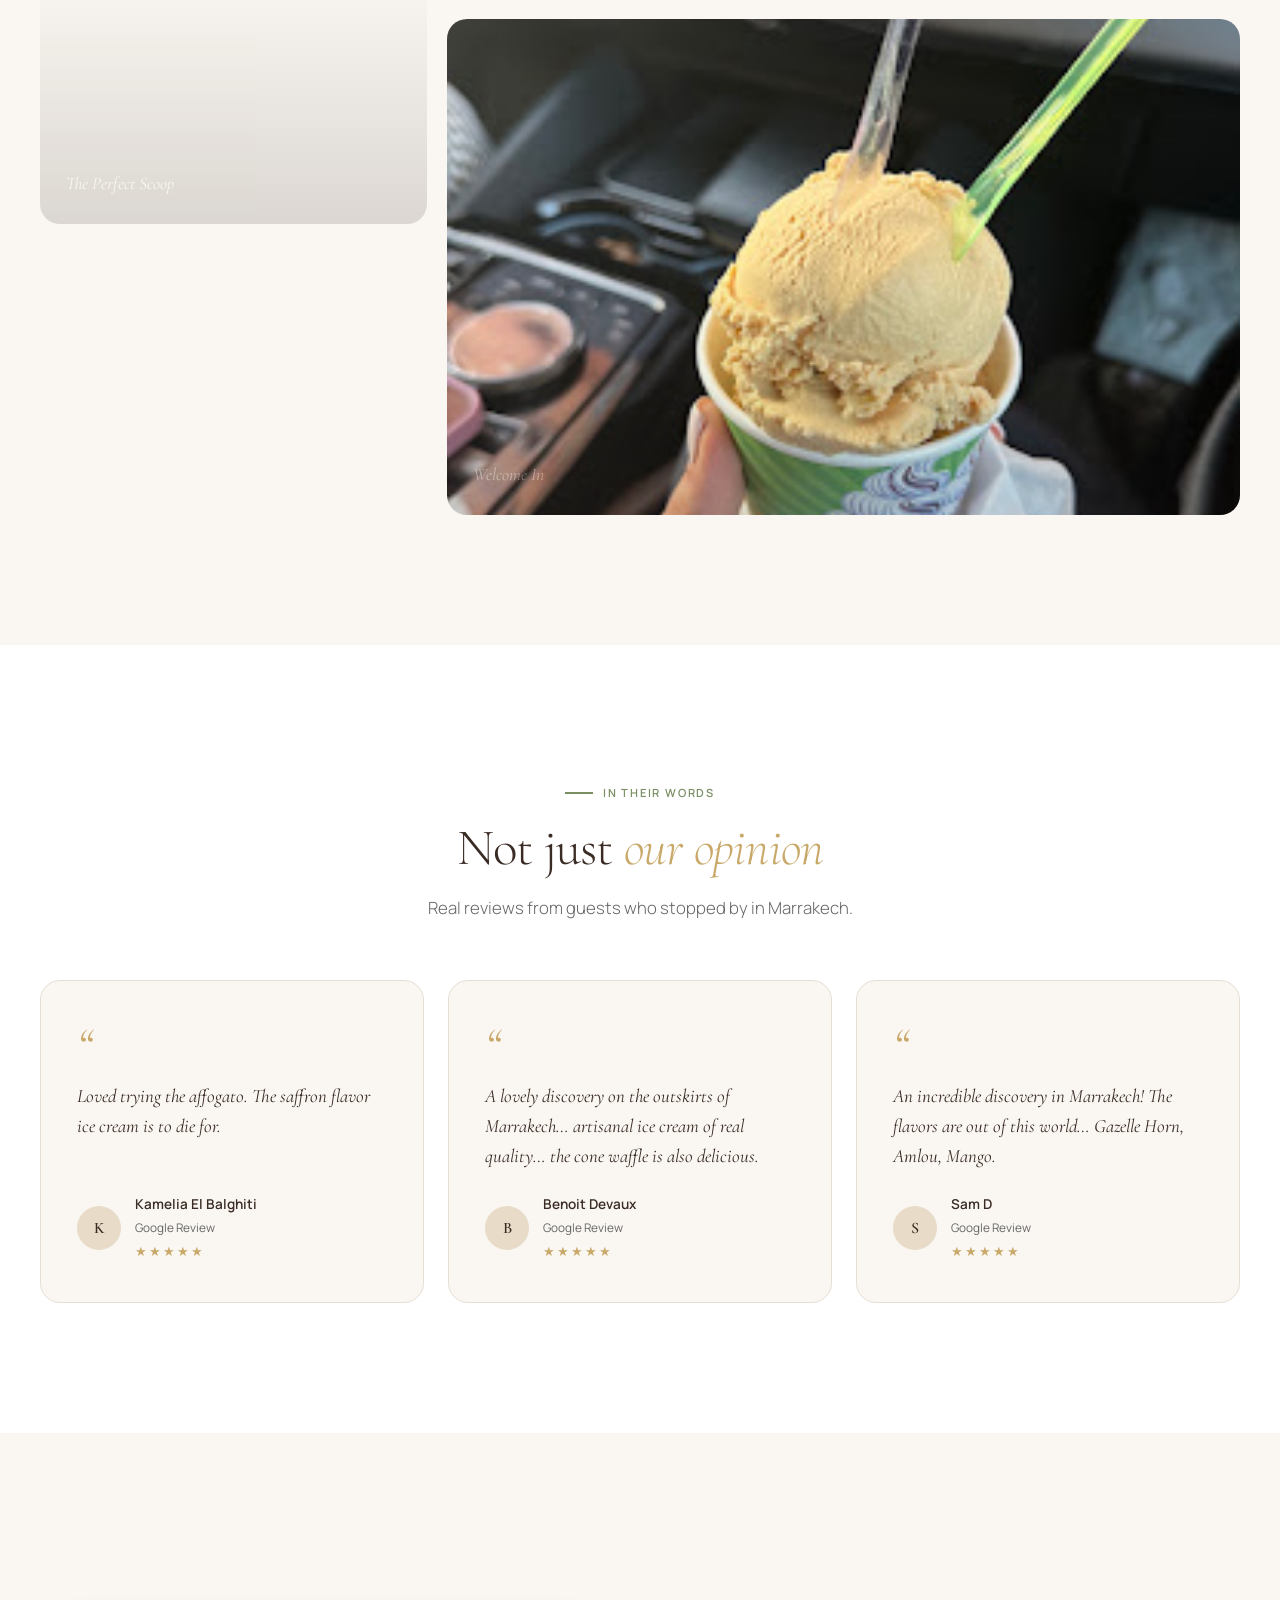
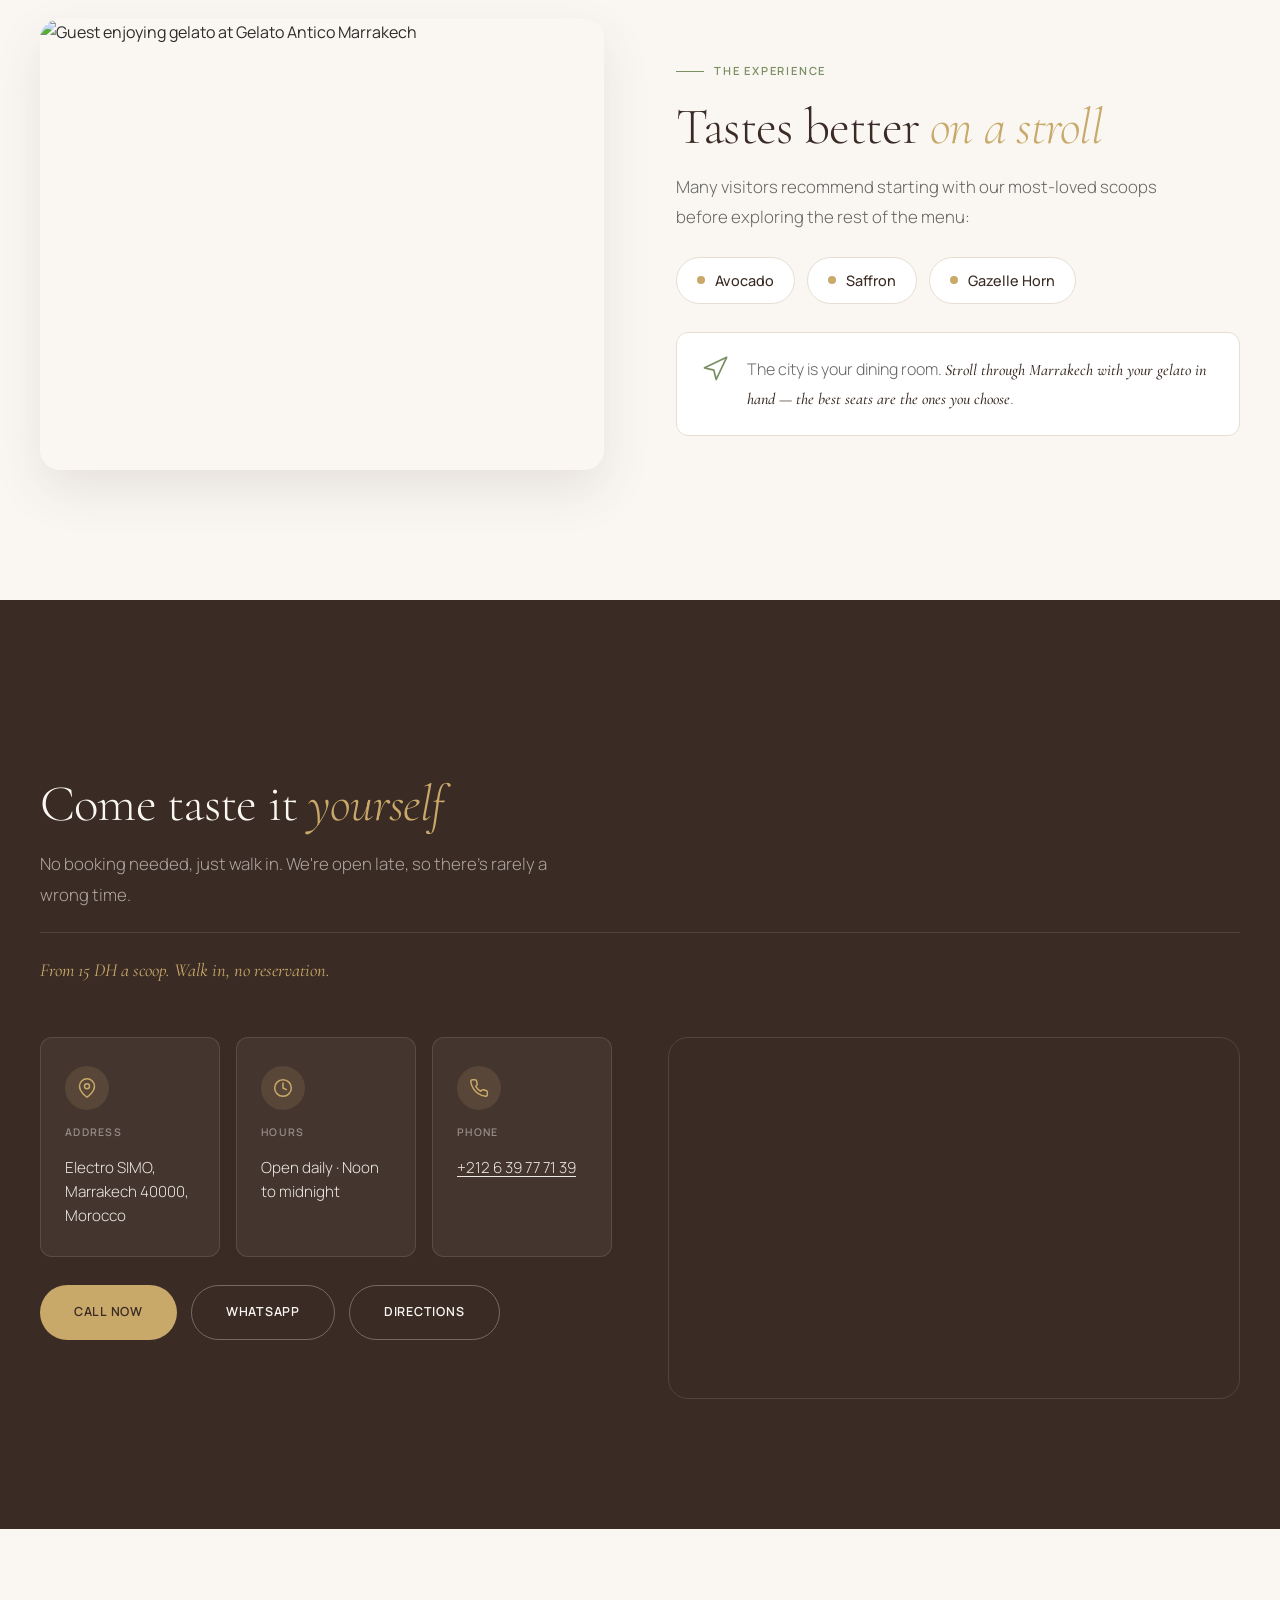
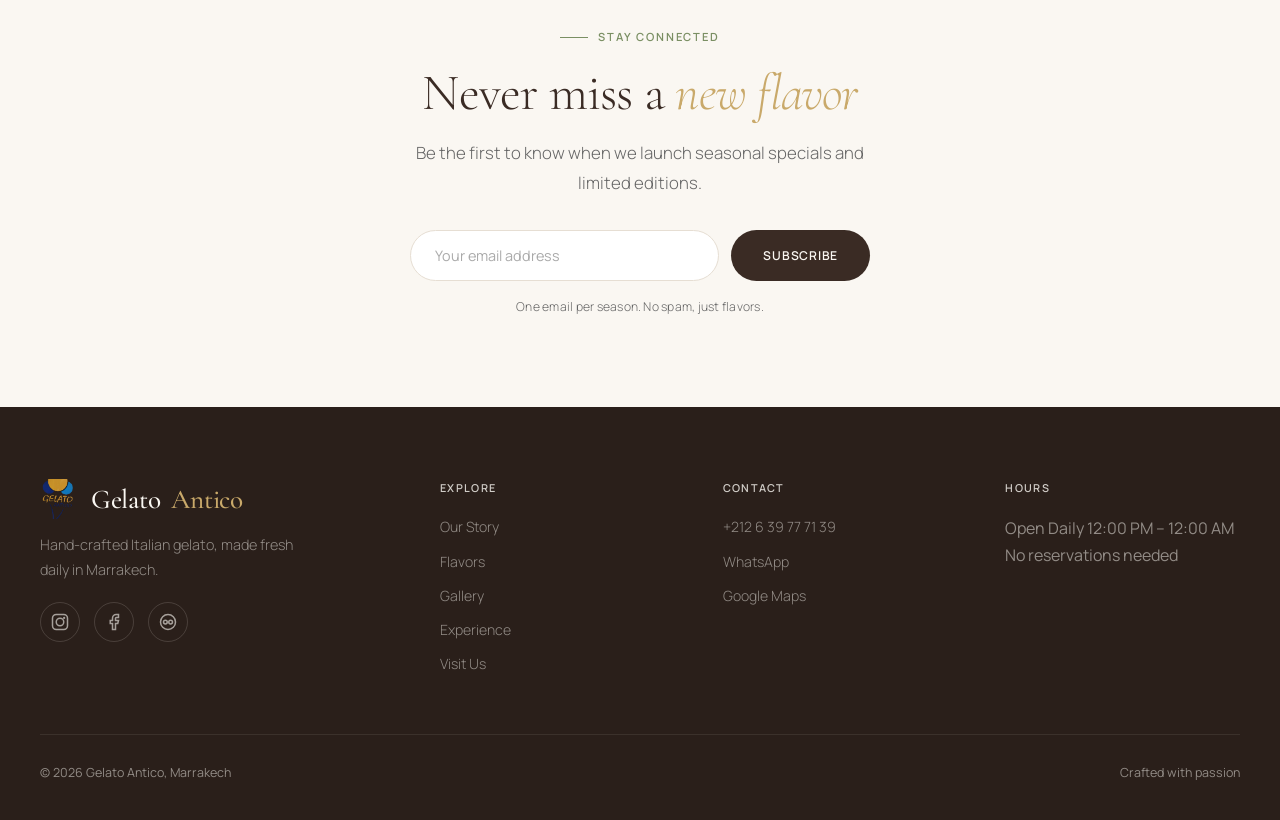
==== commit e920779c: "ajouter nouvelle assets" ====
--- a/index.html
+++ b/index.html
@@ -4,8 +4,8 @@
 <meta charset="UTF-8">
 <meta name="viewport" content="width=device-width, initial-scale=1.0">
 
-<title>Gelato Antico · Best Artisan Gelato and Coffee Shop in Marrakech</title>
-<meta name="description" content="Hand-crafted Italian gelato made fresh daily in the heart of Marrakech. Premium ingredients, authentic recipes, signature flavors. The best gelato & coffee shop in Marrakech.">
+<title>Gelato Antico — Artisan Gelato & Coffee in Marrakech</title>
+<meta name="description" content="Artisan Italian gelato churned fresh daily in Marrakech. Saffron, avocado, amlou and more. From 15 DH a scoop. The city's best gelato & café.">
 <meta name="keywords" content="best gelato Marrakech, artisan gelato Marrakech, coffee shop Marrakech, Italian ice cream Marrakech, dessert Marrakech, authentic gelato Morocco, saffron gelato">
 <meta name="author" content="Gelato Antico">
 <meta name="robots" content="index, follow, max-image-preview:large">
@@ -17,7 +17,7 @@
 
 <meta property="og:type" content="website">
 <meta property="og:url" content="https://www.gelatoantico.ma/">
-<meta property="og:title" content="Gelato Antico · Best Artisan Gelato in Marrakech">
+<meta property="og:title" content="Gelato Antico — Artisan Gelato & Coffee in Marrakech">
 <meta property="og:description" content="Hand-crafted Italian gelato made fresh daily in the heart of Marrakech. Premium ingredients, authentic recipes, unforgettable taste.">
 <meta property="og:image" content="https://www.gelatoantico.ma/assets/img/ShopOverview.jpeg">
 <meta property="og:image:alt" content="Gelato Antico shop in Marrakech">
@@ -26,7 +26,7 @@
 <meta property="og:site_name" content="Gelato Antico">
 
 <meta name="twitter:card" content="summary_large_image">
-<meta name="twitter:title" content="Gelato Antico · Best Artisan Gelato in Marrakech">
+<meta name="twitter:title" content="Gelato Antico — Artisan Gelato & Coffee in Marrakech">
 <meta name="twitter:description" content="Hand-crafted Italian gelato made fresh daily in the heart of Marrakech.">
 <meta name="twitter:image" content="https://www.gelatoantico.ma/assets/img/ShopOverview.jpeg">
 <meta name="twitter:image:alt" content="Gelato Antico shop in Marrakech">
@@ -115,15 +115,21 @@
 <main id="main">
 <section class="hero" id="top" aria-label="Hero">
   <div class="hero-bg">
-    <img src="assets/img/ShopOverview.jpeg" alt="Gelato Antico shop in Marrakech with artisan gelato display" fetchpriority="high">
+    <img src="assets/img/ScopOfIceChocolat.jpg" alt="Artisan chocolate gelato scoop freshly churned at Gelato Antico Marrakech" fetchpriority="high">
   </div>
   <div class="hero-content container">
     <div class="hero-tag">Marrakech, Morocco</div>
     <h1>Authentic Italian Gelato in the Heart of <em>Marrakech</em></h1>
-    <p class="hero-sub">Crafted daily with premium ingredients, authentic recipes, and a passion for unforgettable moments.</p>
+    <p class="hero-sub">Twelve flavors, churned fresh this morning. One scoop and Marrakech slows down.</p>
     <div class="hero-actions">
-      <a href="#flavors" class="btn btn-gold">Discover Our Flavors</a>
-      <a href="#visit" class="btn btn-outline">Visit Us Today</a>
+      <a href="#flavors" class="btn btn-gold">See the Flavors</a>
+      <a href="#visit" class="btn btn-outline">Find Us</a>
+    </div>
+    <div class="hero-price-row" aria-label="Scoop prices">
+      <span class="price-chip">1 scoop <b>15 DH</b></span>
+      <span class="price-chip">2 <b>30 DH</b></span>
+      <span class="price-chip">3 <b>40 DH</b></span>
+      <span class="price-chip">4 <b>50 DH</b></span>
     </div>
   </div>
   <div class="scroll-hint" aria-hidden="true">
@@ -144,11 +150,11 @@
     </div>
     <div class="trust-item">
       <svg viewBox="0 0 24 24" fill="none" stroke="currentColor" stroke-width="2" aria-hidden="true"><path d="M20.84 4.61a5.5 5.5 0 0 0-7.78 0L12 5.67l-1.06-1.06a5.5 5.5 0 0 0-7.78 7.78L12 21.23l8.84-8.84a5.5 5.5 0 0 0 0-7.78z"/></svg>
-      <span>Natural ingredients only</span>
+      <span>Real fruit. Real nuts. No lab flavors.</span>
     </div>
     <div class="trust-item">
       <svg viewBox="0 0 24 24" fill="none" stroke="currentColor" stroke-width="2" aria-hidden="true"><circle cx="12" cy="12" r="10"/><path d="M12 6v6l4 2"/></svg>
-      <span>Open daily · Noon till midnight</span>
+      <span>Saffron · almonds · honey from Morocco</span>
     </div>
   </div>
 </div>
@@ -195,6 +201,12 @@
       <h2 class="section-title reveal reveal-delay-1">Signature flavors, <em>made properly</em></h2>
       <p class="section-subtitle reveal reveal-delay-2">Our most requested scoops. Each one a real customer favorite, churned fresh in small batches.</p>
     </div>
+    <div class="price-strip reveal" aria-label="Scoop pricing">
+      <div class="price-tile"><span class="pt-scoops">1 Scoop</span><span class="pt-num">15</span><span class="pt-unit">DH</span></div>
+      <div class="price-tile"><span class="pt-scoops">2 Scoops</span><span class="pt-num">30</span><span class="pt-unit">DH</span></div>
+      <div class="price-tile popular"><span class="pt-scoops">3 Scoops</span><span class="pt-num">40</span><span class="pt-unit">DH</span><span class="pt-badge">Most chosen</span></div>
+      <div class="price-tile"><span class="pt-scoops">4 Scoops</span><span class="pt-num">50</span><span class="pt-unit">DH</span></div>
+    </div>
     <div class="flavor-grid">
       <div class="flavor-card reveal">
         <div class="flavor-img">
@@ -236,7 +248,7 @@
           <p class="flavor-desc">Argan oil, honey, and roasted almonds. Morocco's famous spread, reimagined as gelato.</p>
         </div>
       </div>
-      <div class="flavor-card reveal reveal-delay-1">
+      <div class="flavor-card best reveal reveal-delay-1">
         <div class="flavor-img">
           <img src="assets/img/BigIcecream.jpg" alt="Mango gelato at Gelato Antico" loading="lazy" width="400" height="300">
         </div>
@@ -246,17 +258,8 @@
           <p class="flavor-desc">Sun-ripened mango, vibrantly fruity and impossibly smooth. Summer in a scoop.</p>
         </div>
       </div>
-      <div class="flavor-card reveal reveal-delay-2">
-        <div class="flavor-img">
-          <img src="assets/img/CofeeNormal.jpg" alt="Affogato at Gelato Antico" loading="lazy" width="400" height="300">
-        </div>
-        <div class="flavor-info">
-          <div class="flavor-tag">Must Try</div>
-          <h3 class="flavor-name">Affogato</h3>
-          <p class="flavor-desc">A hot espresso poured over gelato, table-side. Simple, and very hard to stop ordering.</p>
-        </div>
-      </div>
-    </div>
+    </div>
+    <p class="cafe-note reveal">And for the curious — <em>an espresso poured over gelato, table-side</em>. Our Affogato, 25 DH.</p>
   </div>
 </section>
 
@@ -280,7 +283,7 @@
         <div class="gallery-overlay"><span>Crafted With Care</span></div>
       </div>
       <div class="gallery-item g4 reveal reveal-delay-1">
-        <img src="assets/img/ShopOverview.jpeg" alt="Gelato Antico shop exterior and entrance" loading="lazy" width="800" height="500">
+        <img src="assets/img/flavorrrr.jpg" alt="Close-up of artisan gelato flavor at Gelato Antico" loading="lazy" width="800" height="500">
         <div class="gallery-overlay"><span>Welcome In</span></div>
       </div>
     </div>
@@ -352,7 +355,7 @@
         </div>
         <div class="experience-note reveal reveal-delay-3">
           <svg viewBox="0 0 24 24" fill="none" stroke="currentColor" stroke-width="1.5" stroke-linecap="round" stroke-linejoin="round" aria-hidden="true"><path d="M3 11l19-9-9 19-2-8-8-2z"/></svg>
-          <p>Seating can be limited during busy hours, making it the <em>perfect opportunity to enjoy your gelato while strolling through Marrakech</em>.</p>
+          <p>The city is your dining room. <em>Stroll through Marrakech with your gelato in hand — the best seats are the ones you choose</em>.</p>
         </div>
       </div>
     </div>
@@ -364,6 +367,7 @@
     <div class="section-tag reveal">Visit Us</div>
     <h2 class="section-title reveal reveal-delay-1">Come taste it <em>yourself</em></h2>
     <p class="section-subtitle reveal reveal-delay-2">No booking needed, just walk in. We're open late, so there's rarely a wrong time.</p>
+    <div class="visit-nudge reveal reveal-delay-2">From 15 DH a scoop. Walk in, no reservation.</div>
     <div class="visit-grid">
       <div class="reveal reveal-delay-2">
         <div class="visit-cards">
@@ -379,7 +383,7 @@
               <svg viewBox="0 0 24 24" fill="none" stroke="currentColor" stroke-width="1.8" stroke-linecap="round" stroke-linejoin="round"><circle cx="12" cy="12" r="10"/><path d="M12 6v6l4 2"/></svg>
             </div>
             <div class="visit-card-label">Hours</div>
-            <div class="visit-card-value">Open daily, 12:00 PM – 12:00 AM</div>
+            <div class="visit-card-value">Open daily · Noon to midnight</div>
           </div>
           <div class="visit-card">
             <div class="visit-card-icon" aria-hidden="true">
@@ -412,6 +416,7 @@
       <input type="email" id="email" placeholder="Your email address" required>
       <button type="submit">Subscribe</button>
     </form>
+    <p class="newsletter-micro reveal">One email per season. No spam, just flavors.</p>
   </div>
 </section>
 </main>
--- a/css/style.css
+++ b/css/style.css
@@ -103,7 +103,7 @@
 nav a.active { color: var(--primary); }
 header:not(.scrolled):not(.menu-open) nav a.active { color: var(--bg); }
 
-/* Single language switcher — lives inside nav */
+/* Single language switcher, lives inside nav */
 .lang-switch {
   display: flex; align-items: center; gap: 6px;
   font-size: 0.78rem; font-weight: 600; letter-spacing: 0.04em;
@@ -169,6 +169,7 @@
   display: flex; align-items: flex-end;
   overflow: hidden; padding-top: var(--nav-h);
 }
+@media (max-width: 640px) { .hero { min-height: 92vh; } }
 .hero-bg { position: absolute; inset: 0; z-index: 0; top: 0; }
 .hero-bg img { width: 100%; height: 100%; object-fit: cover; }
 .hero-bg::after {
@@ -199,6 +200,23 @@
   font-weight: 300; text-shadow: 0 1px 16px rgba(0,0,0,0.3);
 }
 .hero-actions { display: flex; gap: 16px; margin-top: 42px; flex-wrap: wrap; }
+.hero-price-row {
+  display: flex; gap: 10px; margin-top: 28px; flex-wrap: wrap;
+  align-items: center; color: rgba(250,247,242,0.78);
+  font-size: 0.78rem; letter-spacing: 0.04em;
+}
+.hero-price-row .price-chip {
+  display: inline-flex; align-items: baseline; gap: 5px;
+  padding: 6px 13px; border-radius: 100px;
+  background: rgba(250,247,242,0.10);
+  border: 1px solid rgba(250,247,242,0.18);
+  backdrop-filter: blur(6px); -webkit-backdrop-filter: blur(6px);
+}
+.hero-price-row .price-chip b {
+  font-family: var(--font-heading); font-weight: 500;
+  font-size: 1.02rem; color: var(--accent);
+}
+@media (max-width: 560px) { .hero-price-row .price-chip { padding: 5px 11px; } }
 
 .btn {
   display: inline-flex; align-items: center; gap: 10px;
@@ -310,6 +328,30 @@
 
 /* ===== FLAVORS ===== */
 .flavors { background: var(--surface); }
+.price-strip {
+  display: flex; justify-content: center; gap: 10px; flex-wrap: wrap;
+  margin: 0 auto 8px; max-width: 720px;
+}
+.price-tile {
+  flex: 1 1 140px; max-width: 180px;
+  background: var(--bg); border: 1px solid var(--border);
+  border-radius: var(--radius-sm); padding: 20px 16px;
+  text-align: center; transition: all 0.35s var(--ease);
+  display: flex; flex-direction: column; gap: 4px; align-items: center;
+}
+.price-tile:hover { border-color: var(--accent); transform: translateY(-4px); box-shadow: 0 16px 36px rgba(58,43,36,0.08); }
+.price-tile .pt-scoops { font-size: 0.68rem; font-weight: 600; letter-spacing: 0.14em; text-transform: uppercase; color: var(--secondary); }
+.price-tile .pt-num { font-family: var(--font-heading); font-size: 2.1rem; font-weight: 400; color: var(--primary); line-height: 1; }
+.price-tile .pt-unit { font-size: 0.74rem; color: var(--muted); font-weight: 300; }
+.price-tile.popular { border-color: var(--accent); background: rgba(201,169,106,0.06); }
+.price-tile.popular .pt-badge { font-size: 0.6rem; font-weight: 600; letter-spacing: 0.14em; text-transform: uppercase; color: var(--accent); margin-top: 2px; }
+.cafe-note {
+  margin-top: 28px; text-align: center;
+  font-size: 0.92rem; color: var(--muted); font-weight: 300;
+}
+.cafe-note em { font-family: var(--font-heading); font-style: italic; color: var(--primary); font-weight: 500; }
+.flavor-card.best { border-color: var(--accent); }
+.flavor-card.best .flavor-tag { color: var(--accent); }
 .flavor-grid { display: grid; grid-template-columns: repeat(3, 1fr); gap: 28px; margin-top: 56px; }
 @media (max-width: 900px) { .flavor-grid { grid-template-columns: repeat(2, 1fr); } }
 @media (max-width: 560px) { .flavor-grid { grid-template-columns: 1fr; } }
@@ -352,7 +394,7 @@
 .gallery-overlay {
   position: absolute; inset: 0;
   background: linear-gradient(180deg, transparent 50%, rgba(58,43,36,0.45) 100%);
-  opacity: 0; transition: opacity 0.4s;
+  opacity: 0.35; transition: opacity 0.4s;
   display: flex; align-items: flex-end; padding: 26px;
 }
 .gallery-item:hover .gallery-overlay { opacity: 1; }
@@ -441,6 +483,11 @@
 .visit-card-value a { text-decoration: underline; text-underline-offset: 3px; transition: color 0.3s; }
 .visit-card-value a:hover { color: var(--accent); }
 .visit-actions { display: flex; gap: 14px; margin-top: 28px; flex-wrap: wrap; }
+.visit-nudge {
+  margin-top: 22px; padding-top: 22px; border-top: 1px solid rgba(250,247,242,0.12);
+  font-family: var(--font-heading); font-size: 1.15rem; font-style: italic;
+  color: var(--accent);
+}
 .map-wrap {
   border-radius: var(--radius); overflow: hidden;
   border: 1px solid rgba(250,247,242,0.12);
@@ -469,6 +516,7 @@
   transition: all 0.3s var(--ease);
 }
 .newsletter-form button:hover { background: var(--accent); color: var(--primary); }
+.newsletter-micro { margin-top: 16px; font-size: 0.76rem; color: var(--muted); font-weight: 300; letter-spacing: 0.02em; }
 @media (max-width: 560px) { .newsletter-form { flex-direction: column; } }
 
 /* ===== FOOTER ===== */
@@ -515,6 +563,14 @@
 .sticky-cta svg { width: 20px; height: 20px; }
 @media (max-width: 640px) { .sticky-cta { right: 16px; bottom: 16px; } }
 
+/* ===== FOCUS VISIBLE (keyboard a11y) ===== */
+a:focus-visible, button:focus-visible, input:focus-visible, iframe:focus-visible {
+  outline: 2px solid var(--accent);
+  outline-offset: 3px;
+  border-radius: 4px;
+}
+.btn:focus-visible { box-shadow: 0 0 0 3px rgba(201, 169, 106, 0.4); outline: none; }
+
 /* ===== REDUCED MOTION ===== */
 @media (prefers-reduced-motion: reduce) {
   html { scroll-behavior: auto; }
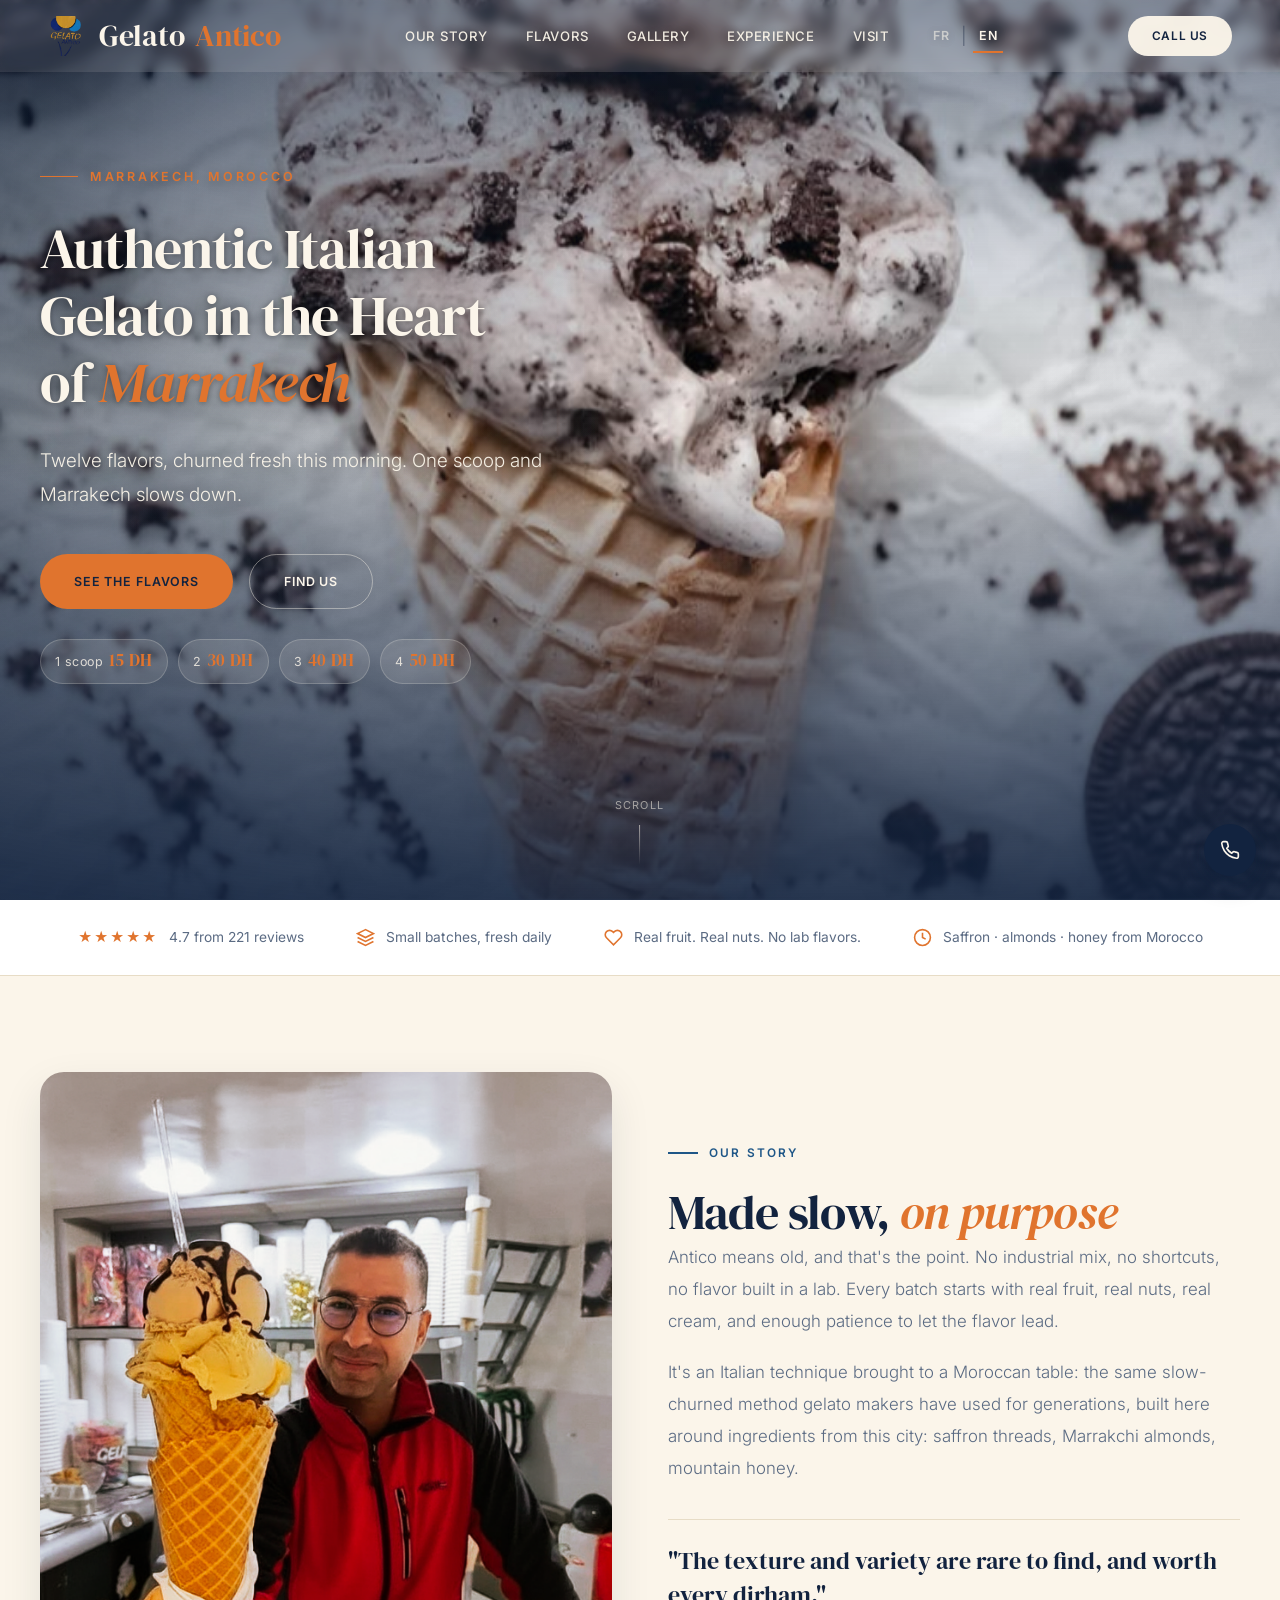
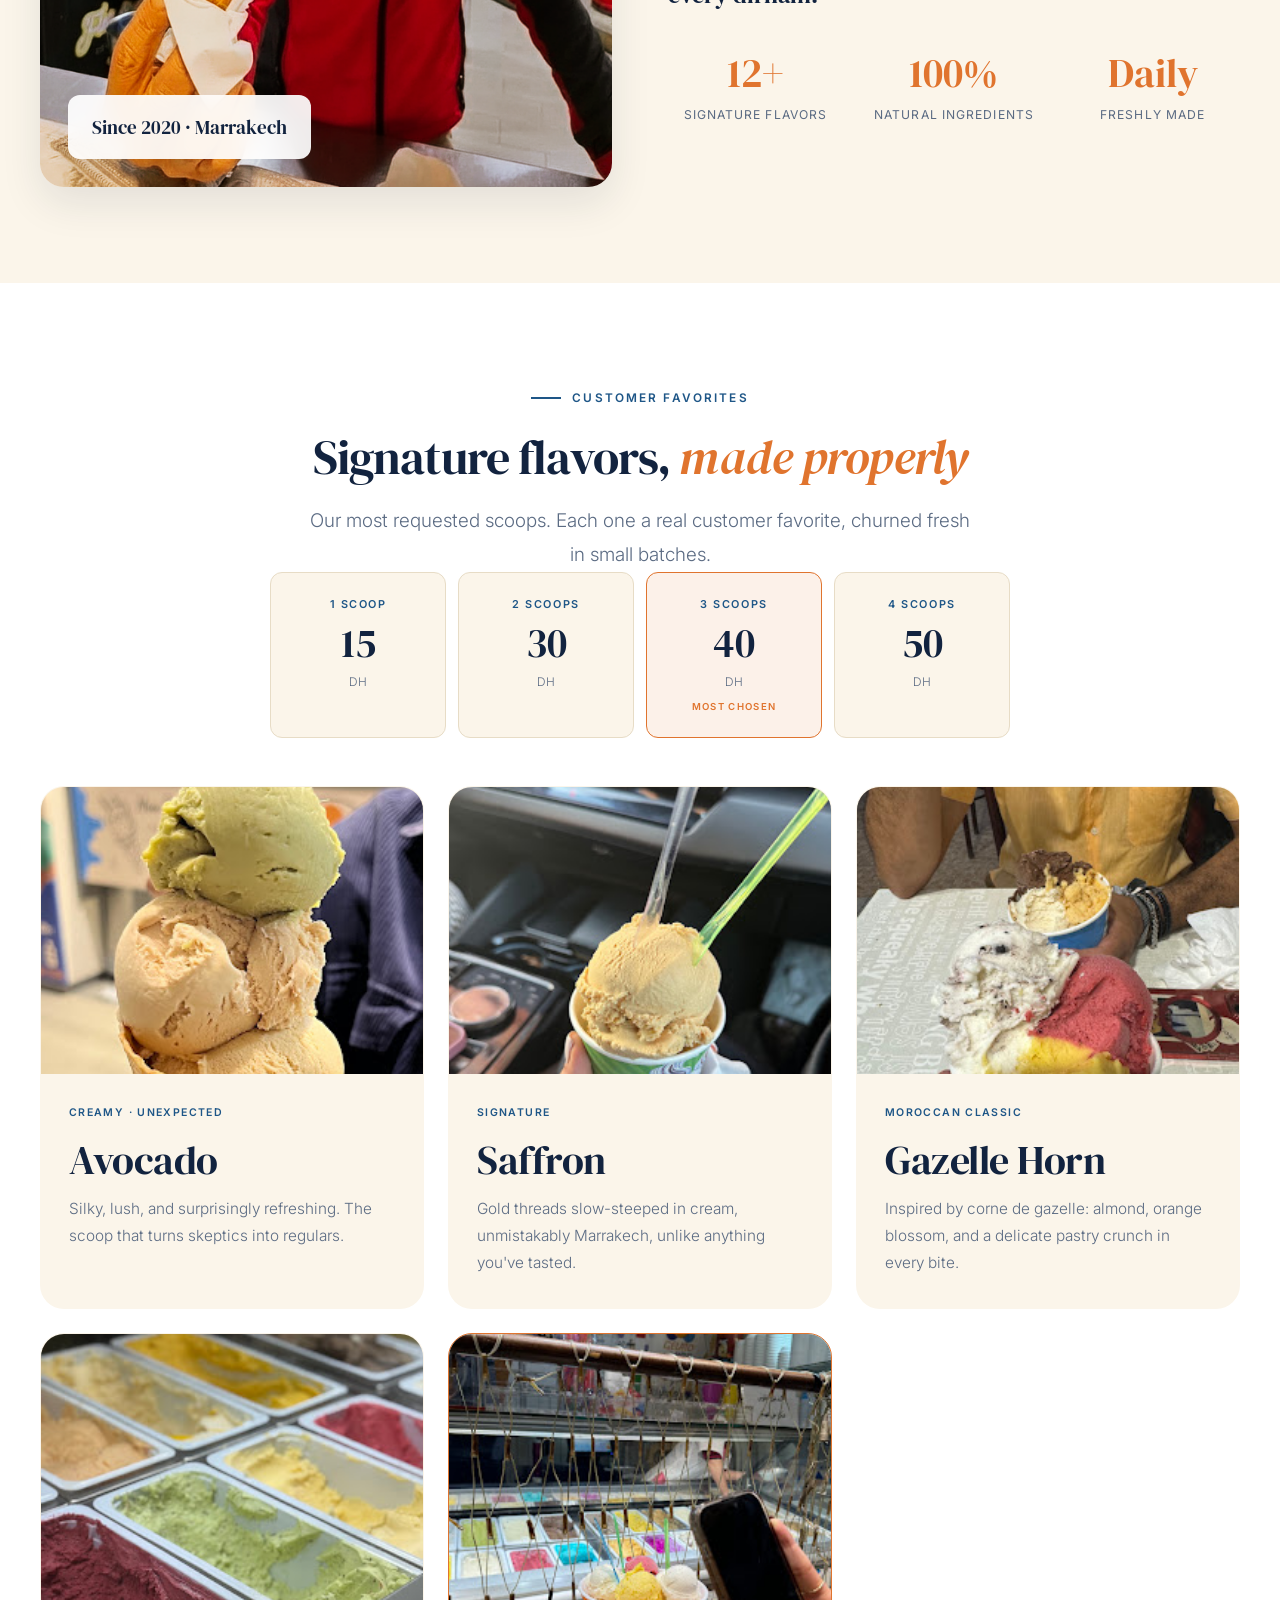
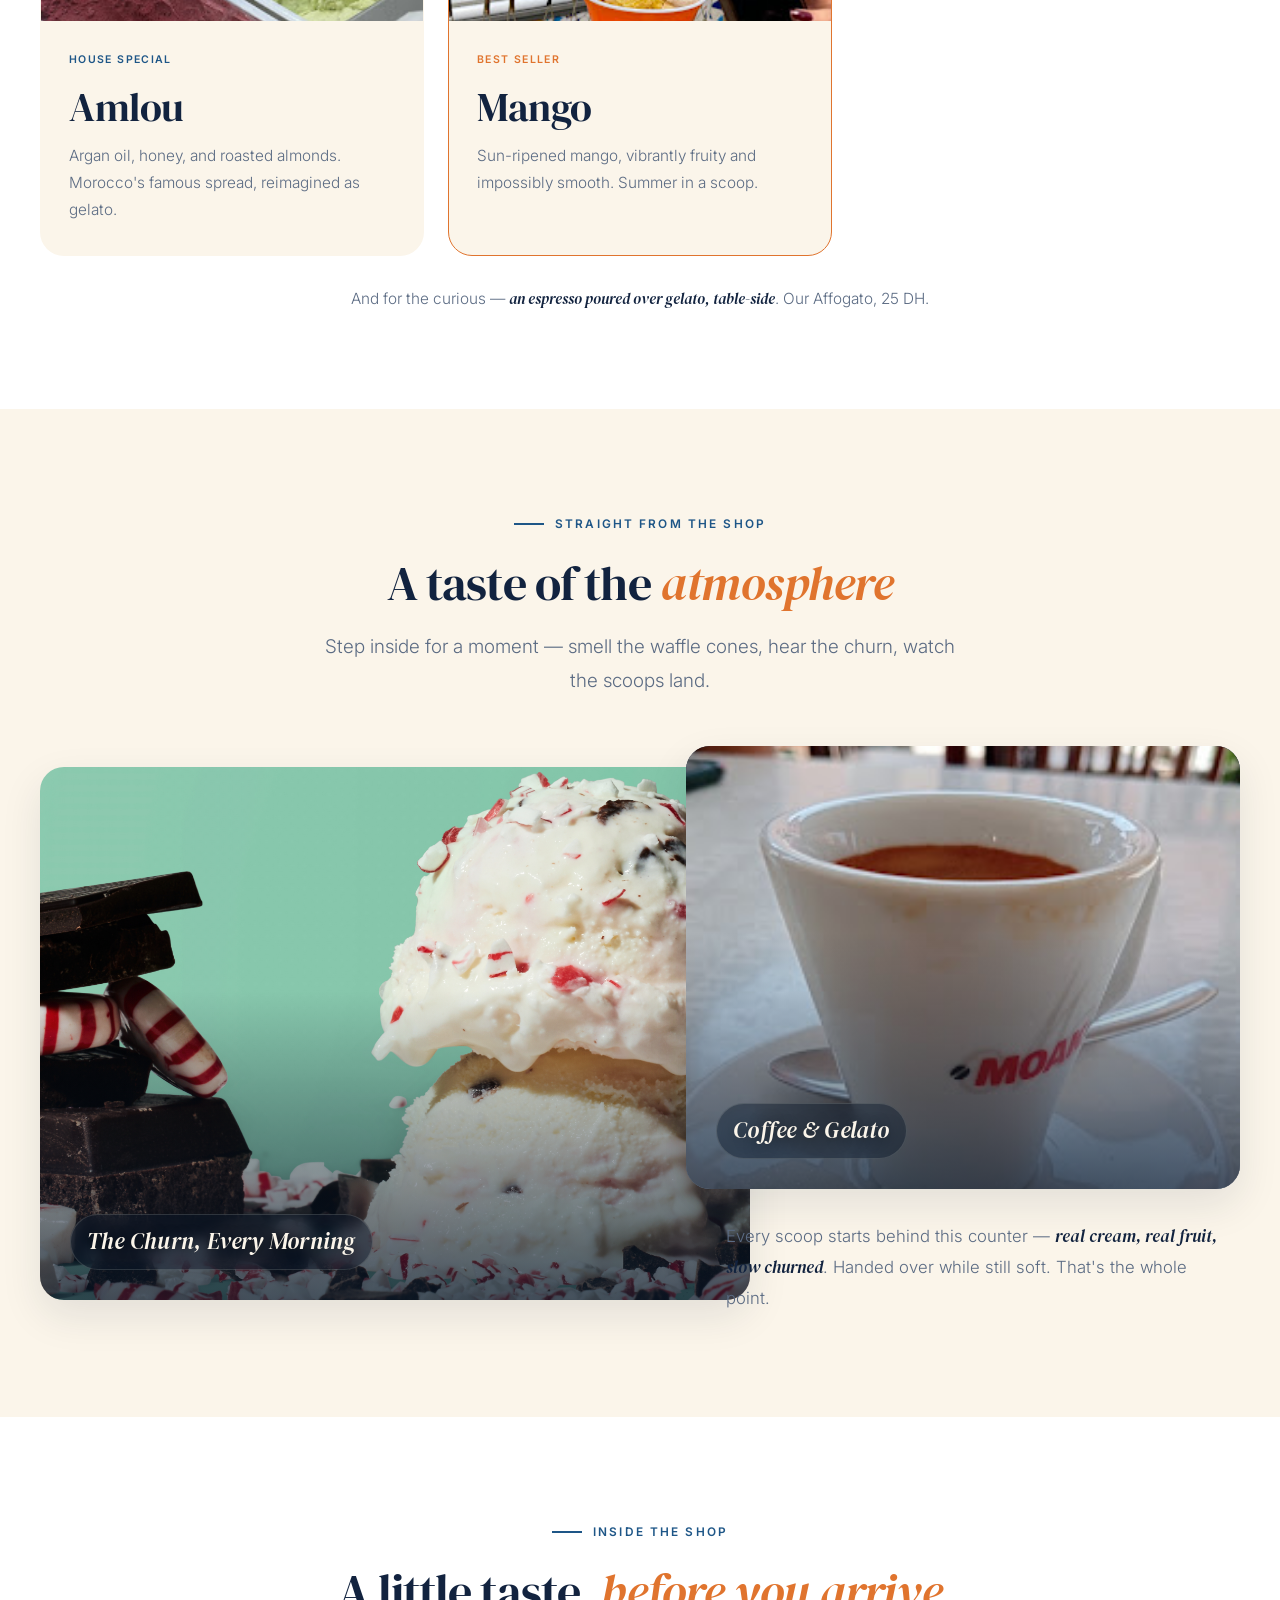
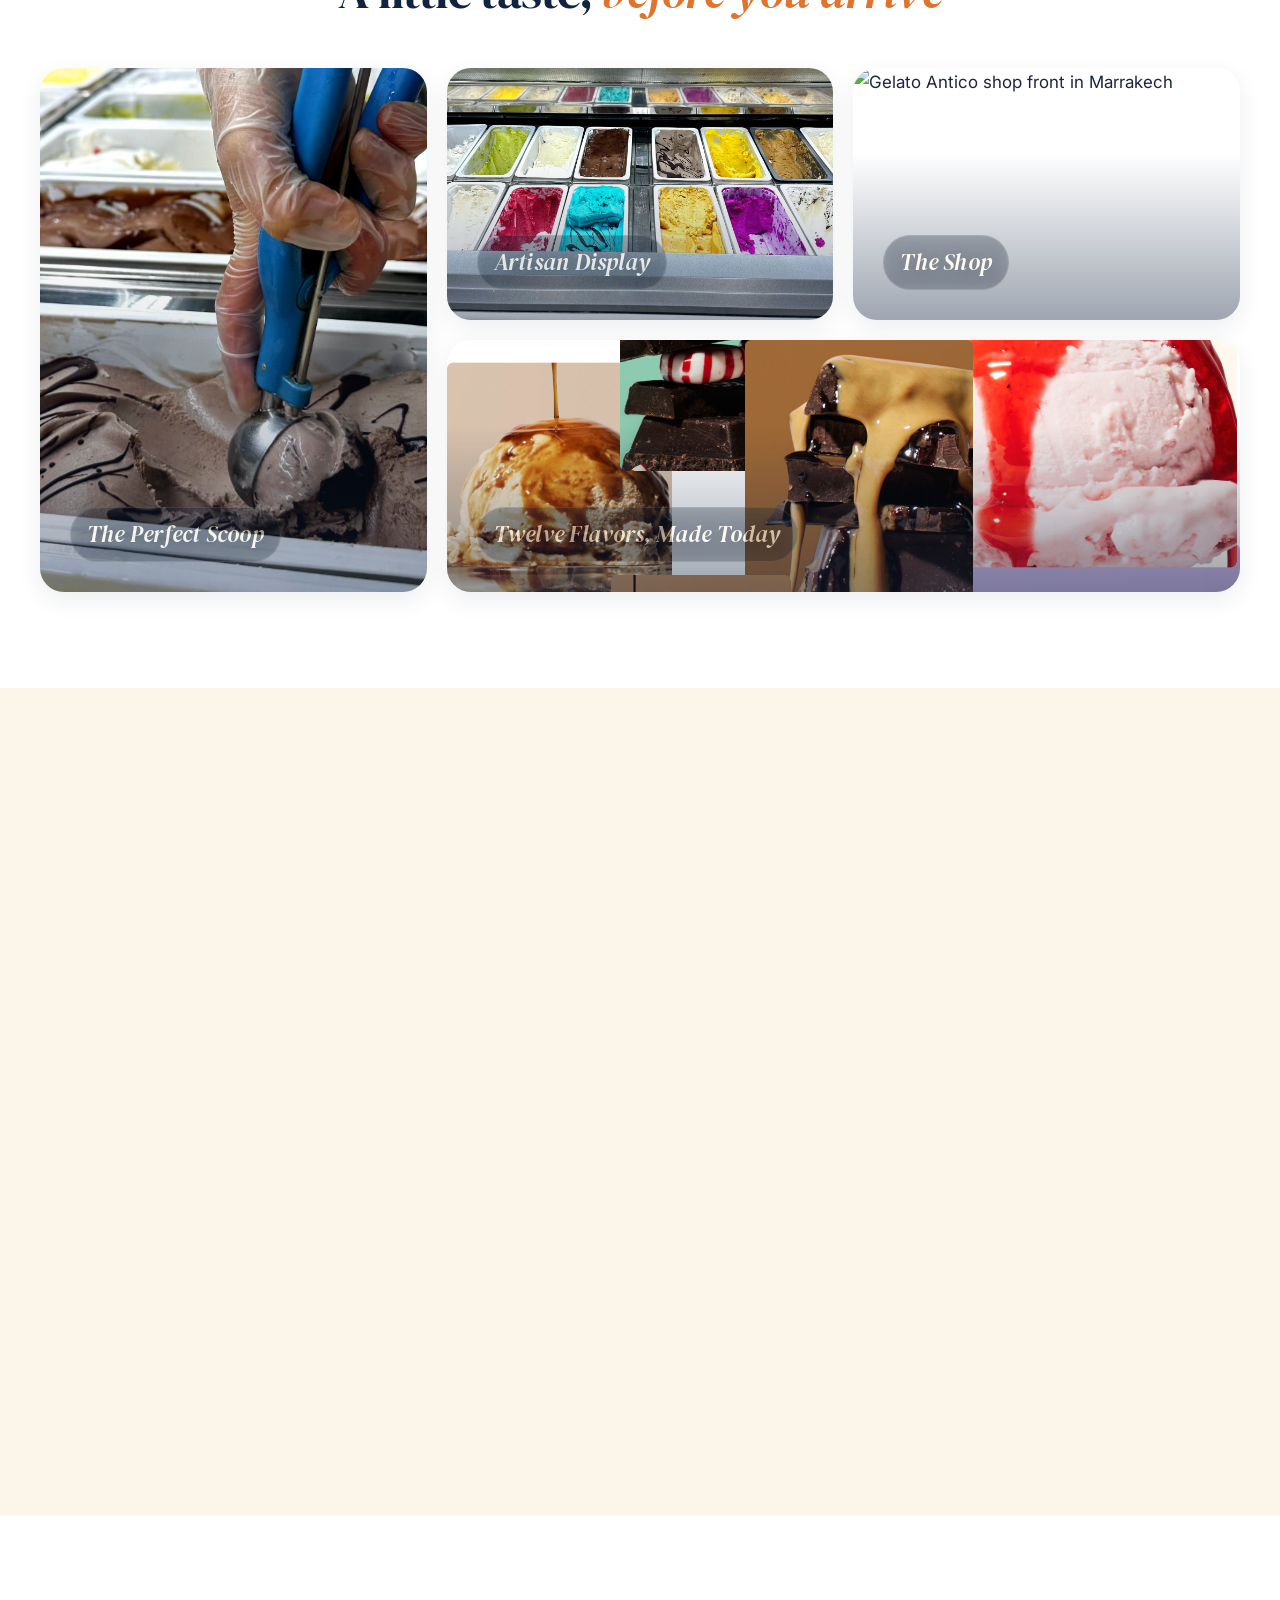
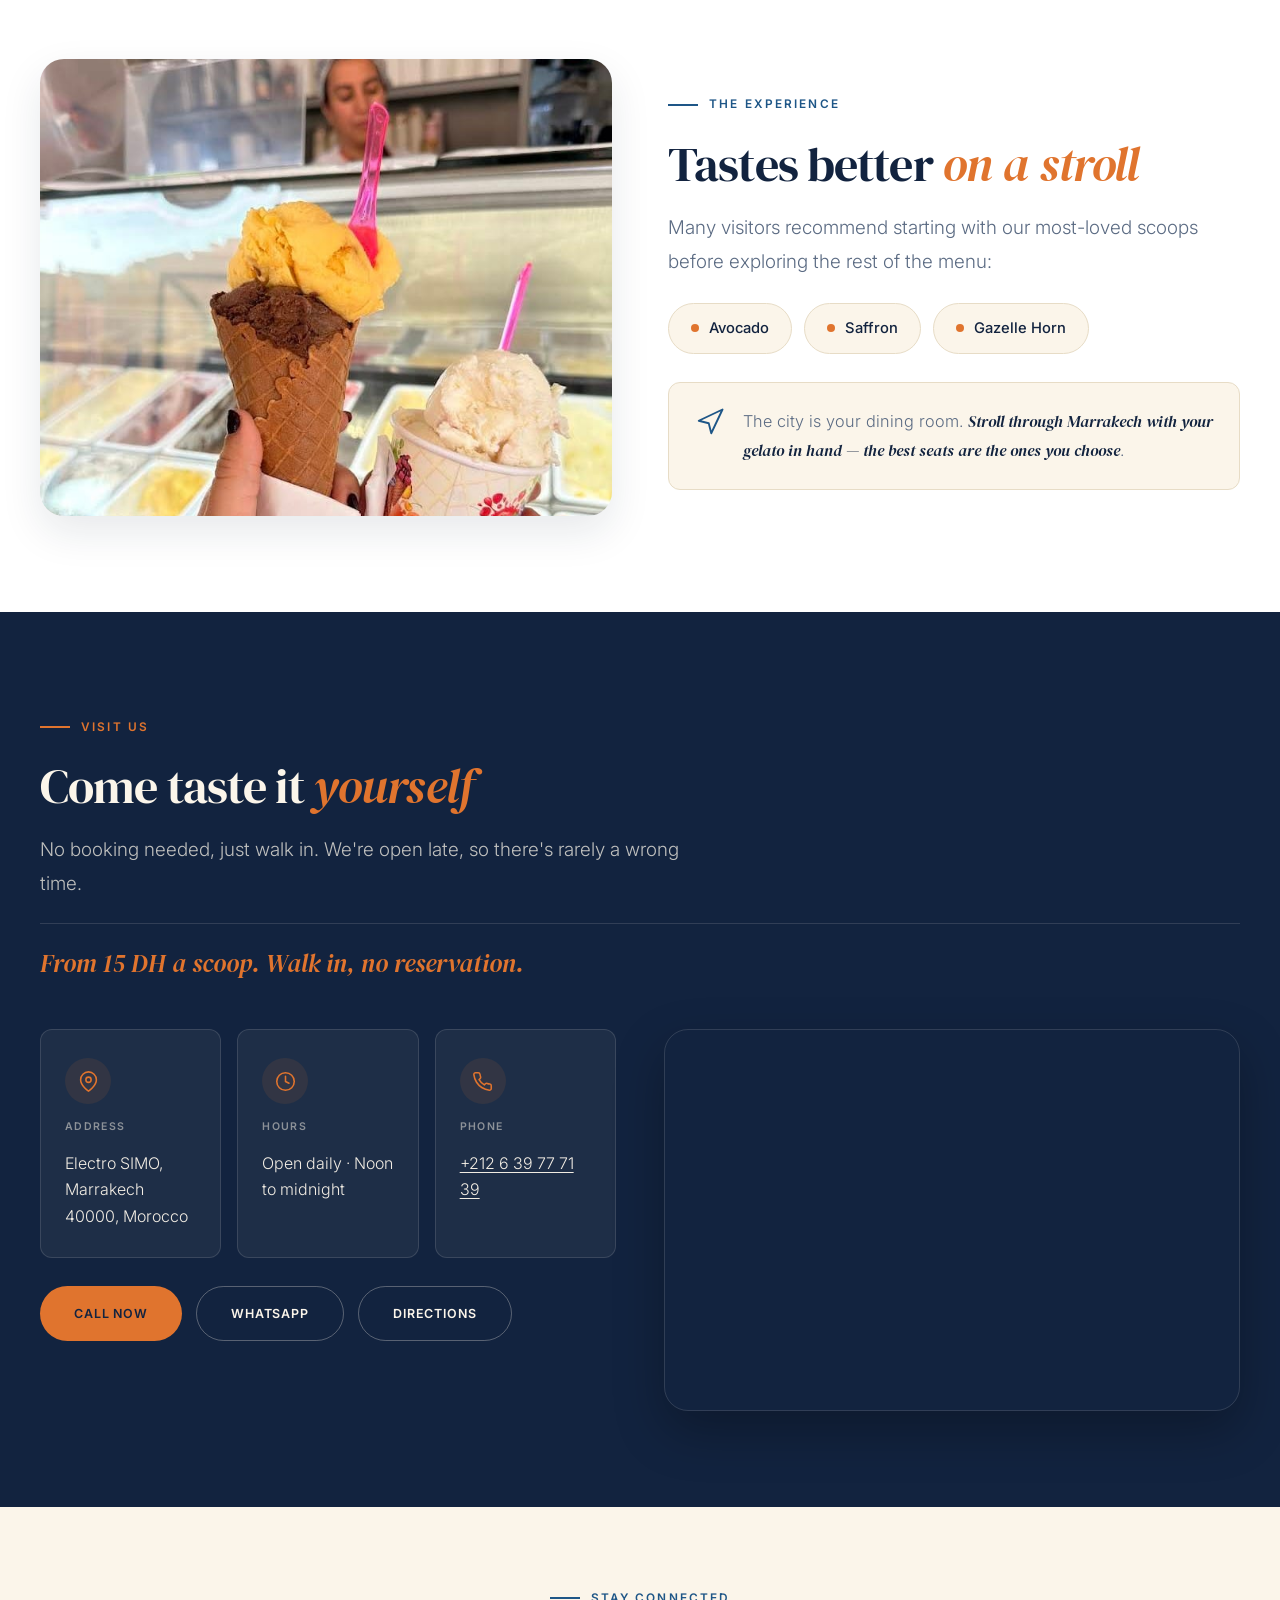
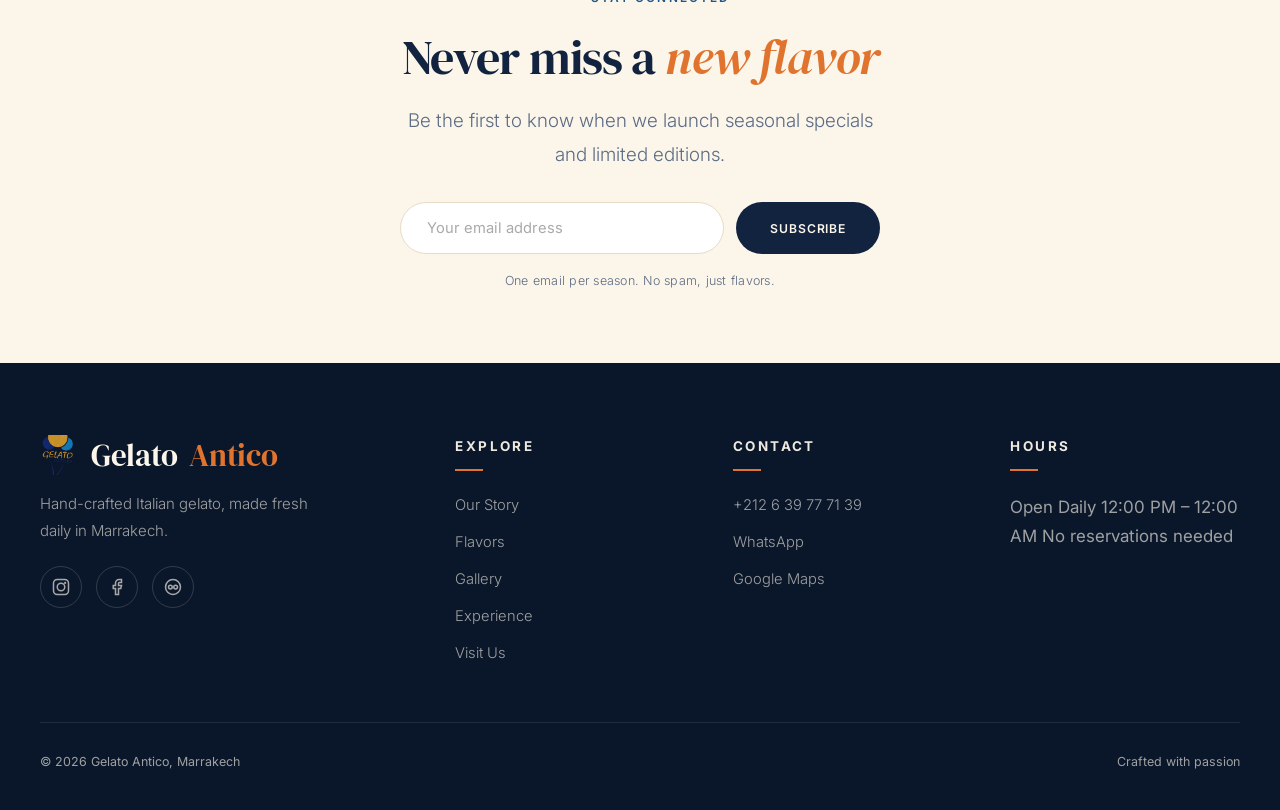
==== commit 7d7bfcf9: "final version" ====
--- a/index.html
+++ b/index.html
@@ -19,8 +19,8 @@
 <meta property="og:url" content="https://www.gelatoantico.ma/">
 <meta property="og:title" content="Gelato Antico — Artisan Gelato & Coffee in Marrakech">
 <meta property="og:description" content="Hand-crafted Italian gelato made fresh daily in the heart of Marrakech. Premium ingredients, authentic recipes, unforgettable taste.">
-<meta property="og:image" content="https://www.gelatoantico.ma/assets/img/ShopOverview.jpeg">
-<meta property="og:image:alt" content="Gelato Antico shop in Marrakech">
+<meta property="og:image" content="https://www.gelatoantico.ma/assets/img/MainHero.png">
+<meta property="og:image:alt" content="Artisan gelato at Gelato Antico in Marrakech">
 <meta property="og:locale" content="en_US">
 <meta property="og:locale:alternate" content="fr_FR">
 <meta property="og:site_name" content="Gelato Antico">
@@ -28,8 +28,8 @@
 <meta name="twitter:card" content="summary_large_image">
 <meta name="twitter:title" content="Gelato Antico — Artisan Gelato & Coffee in Marrakech">
 <meta name="twitter:description" content="Hand-crafted Italian gelato made fresh daily in the heart of Marrakech.">
-<meta name="twitter:image" content="https://www.gelatoantico.ma/assets/img/ShopOverview.jpeg">
-<meta name="twitter:image:alt" content="Gelato Antico shop in Marrakech">
+<meta name="twitter:image" content="https://www.gelatoantico.ma/assets/img/MainHero.png">
+<meta name="twitter:image:alt" content="Artisan gelato at Gelato Antico in Marrakech">
 
 <meta name="theme-color" content="#FAF7F2">
 <link rel="icon" type="image/png" href="assets/favicon.png">
@@ -37,7 +37,7 @@
 
 <link rel="preconnect" href="https://fonts.googleapis.com">
 <link rel="preconnect" href="https://fonts.gstatic.com" crossorigin>
-<link href="https://fonts.googleapis.com/css2?family=Cormorant+Garamond:ital,wght@0,300;0,400;0,500;0,600;0,700;1,300;1,400;1,500&family=Manrope:wght@300;400;500;600;700&display=swap" rel="stylesheet">
+<link href="https://fonts.googleapis.com/css2?family=DM+Serif+Display:ital@0;1&family=Inter:wght@300;400;500;600;700;800&display=swap" rel="stylesheet">
 
 <script type="application/ld+json">
 {
@@ -45,7 +45,7 @@
   "@type": "IceCreamShop",
   "name": "Gelato Antico",
   "alternateName": "Gelato Antico Marrakech",
-  "image": "https://www.gelatoantico.ma/assets/img/ShopOverview.jpeg",
+  "image": "https://www.gelatoantico.ma/assets/img/MainHero.png",
   "logo": "https://www.gelatoantico.ma/assets/img/logo.png",
   "description": "Hand-crafted Italian gelato made fresh daily in the heart of Marrakech. Premium ingredients, authentic recipes, signature flavors including saffron, avocado and amlou.",
   "address": {
@@ -114,9 +114,10 @@
 
 <main id="main">
 <section class="hero" id="top" aria-label="Hero">
-  <div class="hero-bg">
-    <img src="assets/img/ScopOfIceChocolat.jpg" alt="Artisan chocolate gelato scoop freshly churned at Gelato Antico Marrakech" fetchpriority="high">
-  </div>
+  <picture class="hero-bg">
+    <source media="(min-width: 769px)" srcset="assets/img/MainHero.png" type="image/png">
+    <img src="assets/img/Oreo_Ice_Cream.jfif" alt="Close-up of artisan gelato scoop at Gelato Antico in Marrakech" fetchpriority="high">
+  </picture>
   <div class="hero-content container">
     <div class="hero-tag">Marrakech, Morocco</div>
     <h1>Authentic Italian Gelato in the Heart of <em>Marrakech</em></h1>
@@ -161,8 +162,8 @@
 
 <section class="about" id="about" aria-label="About">
   <div class="container about-grid">
-    <div class="about-image reveal">
-      <img src="assets/img/OwnerHoldingIceCream.jpeg" alt="Gelato Antico owner holding freshly made gelato" loading="lazy" width="600" height="750">
+    <div class="about-image reveal img-reveal">
+      <img src="assets/img/OwnerHolding.png" alt="Gelato Antico owner holding freshly made gelato" loading="lazy" width="600" height="750">
       <div class="about-badge">Since 2020 · Marrakech</div>
     </div>
     <div class="about-text">
@@ -187,11 +188,6 @@
       </div>
     </div>
   </div>
-  <div class="about-video container reveal">
-    <video autoplay muted loop playsinline preload="none" poster="assets/img/OwnerHoldingIceCream.jpeg" aria-label="Gelato Antico crafting gelato">
-      <source src="assets/videos/ce-glacier.mp4" type="video/mp4">
-    </video>
-  </div>
 </section>
 
 <section class="flavors" id="flavors" aria-label="Signature flavors">
@@ -220,7 +216,7 @@
       </div>
       <div class="flavor-card reveal reveal-delay-1">
         <div class="flavor-img">
-          <img src="assets/img/allflavors.jpg" alt="Saffron gelato at Gelato Antico" loading="lazy" width="400" height="300">
+          <img src="assets/img/flavorrrr.jpg" alt="Saffron gelato at Gelato Antico" loading="lazy" width="400" height="300">
         </div>
         <div class="flavor-info">
           <div class="flavor-tag">Signature</div>
@@ -263,6 +259,53 @@
   </div>
 </section>
 
+<section class="shop-reel" aria-label="From the shop">
+  <div class="container">
+    <div class="section-center">
+      <div class="section-tag reveal">Straight From The Shop</div>
+      <h2 class="section-title reveal reveal-delay-1">A taste of the <em>atmosphere</em></h2>
+      <p class="section-subtitle reveal reveal-delay-2">Step inside for a moment — smell the waffle cones, hear the churn, watch the scoops land.</p>
+    </div>
+    <div class="shop-media reveal reveal-delay-2">
+      <!-- Mobile only: Instagram-style promotional Reel -->
+      <div class="reel-mobile">
+        <div class="reel-wrap">
+          <video autoplay muted loop playsinline preload="none" poster="assets/img/MainHero.png" aria-label="Gelato Antico shop atmosphere promotional reel">
+            <source src="assets/videos/ce-glacier.mp4" type="video/mp4">
+          </video>
+          <div class="reel-cap">
+            <div class="section-tag">Behind The Counter</div>
+            <h3>Watch the gelato come to life</h3>
+            <p>Fresh batches, every single day.</p>
+            <a class="reel-ig" href="https://instagram.com" target="_blank" rel="noopener">
+              <svg viewBox="0 0 24 24" fill="none" stroke="currentColor" stroke-width="2" aria-hidden="true"><rect x="2" y="2" width="20" height="20" rx="5"/><circle cx="12" cy="12" r="5"/><circle cx="17.5" cy="6.5" r="1.5" fill="currentColor" stroke="none"/></svg>
+              @gelatoantico
+            </a>
+          </div>
+        </div>
+      </div>
+      <!-- Desktop only: premium editorial photography -->
+      <div class="feature-desktop">
+        <div class="feature-grid">
+          <div class="feat-main">
+            <img src="assets/img/Main2hero.png" alt="Artisan gelato display at Gelato Antico" loading="lazy" width="1200" height="900">
+            <div class="gallery-overlay"><span>The Churn, Every Morning</span></div>
+          </div>
+          <div class="feat-stack">
+            <div class="feat-side">
+              <img src="assets/img/CofeeNormal.jpg" alt="Freshly brewed coffee alongside gelato at Gelato Antico" loading="lazy" width="480" height="384">
+              <div class="gallery-overlay"><span>Coffee &amp; Gelato</span></div>
+            </div>
+            <div class="feat-text reveal">
+              <p>Every scoop starts behind this counter — <em>real cream, real fruit, slow churned</em>. Handed over while still soft. That's the whole point.</p>
+            </div>
+          </div>
+        </div>
+      </div>
+    </div>
+  </div>
+</section>
+
 <section class="gallery" id="gallery" aria-label="Gallery">
   <div class="container">
     <div class="section-center">
@@ -270,21 +313,21 @@
       <h2 class="section-title reveal reveal-delay-1">A little taste, <em>before you arrive</em></h2>
     </div>
     <div class="gallery-grid">
-      <div class="gallery-item g1 reveal">
-        <img src="assets/img/GlaceOfDragonFruit.jpg" alt="Dragon fruit gelato scoop at Gelato Antico" loading="lazy" width="500" height="667">
+      <div class="gallery-item g1 reveal img-reveal">
+        <img src="assets/img/ScopOfIceChocolat.jpg" alt="Close-up of chocolate gelato scoop at Gelato Antico" loading="lazy" width="736" height="1104">
         <div class="gallery-overlay"><span>The Perfect Scoop</span></div>
       </div>
-      <div class="gallery-item g2 reveal reveal-delay-1">
-        <img src="assets/img/AllIcecream.jpg" alt="Assorted gelato flavors on display" loading="lazy" width="500" height="375">
+      <div class="gallery-item g2 reveal reveal-delay-1 img-reveal">
+        <img src="assets/img/AllIcecream.jpg" alt="Assorted gelato flavors on display at Gelato Antico" loading="lazy" width="1440" height="1440">
         <div class="gallery-overlay"><span>Artisan Display</span></div>
       </div>
-      <div class="gallery-item g3 reveal reveal-delay-2">
-        <img src="assets/img/Shopinside.jpeg" alt="Inside Gelato Antico shop" loading="lazy" width="500" height="375">
-        <div class="gallery-overlay"><span>Crafted With Care</span></div>
-      </div>
-      <div class="gallery-item g4 reveal reveal-delay-1">
-        <img src="assets/img/flavorrrr.jpg" alt="Close-up of artisan gelato flavor at Gelato Antico" loading="lazy" width="800" height="500">
-        <div class="gallery-overlay"><span>Welcome In</span></div>
+      <div class="gallery-item g3 reveal reveal-delay-2 img-reveal">
+        <img src="assets/img/ShopOver1.png" alt="Gelato Antico shop front in Marrakech" loading="lazy" width="1260" height="750">
+        <div class="gallery-overlay"><span>The Shop</span></div>
+      </div>
+      <div class="gallery-item g4 reveal reveal-delay-1 img-reveal">
+        <img src="assets/img/FlavorsAll.png" alt="All gelato flavors lined up at Gelato Antico" loading="lazy" width="1472" height="1052">
+        <div class="gallery-overlay"><span>Twelve Flavors, Made Today</span></div>
       </div>
     </div>
   </div>
@@ -341,8 +384,8 @@
 <section class="experience" id="experience" aria-label="Customer experience">
   <div class="container">
     <div class="experience-grid">
-      <div class="experience-img reveal">
-        <img src="assets/img/CostumerReaction.jpeg" alt="Guest enjoying gelato at Gelato Antico Marrakech" loading="lazy" width="625" height="500">
+      <div class="experience-img reveal img-reveal">
+        <img src="assets/img/2icecream.jpeg" alt="Guest enjoying gelato at Gelato Antico Marrakech" loading="lazy" width="720" height="869">
       </div>
       <div class="experience-text">
         <div class="section-tag reveal">The Experience</div>
--- a/css/style.css
+++ b/css/style.css
@@ -1,24 +1,81 @@
+/* ============================================================
+   GELATO ANTICO — Design System
+   Tokens → Base → Utilities → Components → Responsive
+   Heading: DM Serif Display | Body: Inter
+   ============================================================ */
+
+/* ===== DESIGN TOKENS ===== */
 :root {
-  --bg: #FAF7F2;
-  --surface: #FFFFFF;
-  --primary: #3A2B24;
-  --secondary: #7A8F63;
-  --accent: #C9A96A;
-  --cream: #E8DCC8;
-  --text: #2D2D2D;
-  --muted: #666666;
-  --border: #E6DED3;
-  --font-heading: 'Cormorant Garamond', Georgia, serif;
-  --font-body: 'Manrope', -apple-system, sans-serif;
-  --ease: cubic-bezier(0.22, 1, 0.36, 1);
-  --radius: 20px;
-  --radius-sm: 12px;
-  --radius-xs: 8px;
+  /* Brand colors */
+  --cream:      #FBF5EA;
+  --surface:    #FFFFFF;
+  --primary:    #12233F;   /* dark navy */
+  --navy:       #12233F;
+  --navy-2:     #0A172A;
+  --accent:     #E0742E;   /* primary orange */
+  --accent-2:   #C75C18;
+  --secondary:  #1E5687;   /* primary blue */
+  --blue-soft:  rgba(30, 86, 135, 0.08);
+  --orange-soft:rgba(224, 116, 46, 0.10);
+
+  /* Semantic */
+  --bg:         var(--cream);
+  --text:       #1A2540;
+  --ink:        #1A2540;
+  --muted:      #5B6B83;
+  --border:     #E7DCC6;
+
+  /* Typography */
+  --font-heading: 'DM Serif Display', Georgia, 'Times New Roman', serif;
+  --font-body:    'Inter', -apple-system, BlinkMacSystemFont, 'Segoe UI', sans-serif;
+
+  /* Heading scale (desktop target: 56/48/40, fluid below) */
+  --fs-h1: clamp(2.25rem, 5.4vw, 3.5rem);   /* 56px max */
+  --lh-h1: 1.19;                            /* 67/56    */
+  --fs-h2: clamp(1.9rem, 4vw, 3rem);        /* 48px max */
+  --lh-h2: 1.208;                           /* 58/48    */
+  --fs-h3: clamp(1.55rem, 3vw, 2.5rem);     /* 40px max */
+  --lh-h3: 1.2;                             /* 48/40    */
+  --fs-body: 1.06rem;
+  --lh-body: 1.7;
+  --fs-lead: 1.18rem;
+
+  /* Spacing scale */
+  --s-1: 4px;  --s-2: 8px;  --s-3: 12px; --s-4: 16px; --s-5: 20px;
+  --s-6: 24px; --s-7: 32px; --s-8: 40px; --s-9: 56px; --s-10: 72px; --s-11: 96px;
+
+  /* Radius */
+  --r-xs: 8px; --r-sm: 12px; --r-md: 18px; --r-lg: 24px; --r-xl: 30px; --r-pill: 999px;
+
+  /* Shadows — layered, navy-tinted for cohesion */
+  --sh-xs: 0 2px 8px rgba(18, 35, 63, 0.06);
+  --sh-sm: 0 8px 24px rgba(18, 35, 63, 0.08);
+  --sh-md: 0 16px 40px rgba(18, 35, 63, 0.10);
+  --sh-lg: 0 28px 64px rgba(18, 35, 63, 0.14);
+  --sh-orange: 0 16px 40px rgba(224, 116, 46, 0.28);
+
+  /* Motion */
+  --ease:      cubic-bezier(0.22, 1, 0.36, 1);
+  --ease-out:  cubic-bezier(0.16, 1, 0.3, 1);
+  --t-fast: 0.25s var(--ease);
+  --t:      0.4s var(--ease);
+  --t-slow: 0.7s var(--ease);
+
+  /* Layout */
+  --container: 1280px;
   --nav-h: 72px;
-}
-
+
+  /* Z-index */
+  --z-header: 1000;
+  --z-overlay: 900;
+  --z-cta: 900;
+
+  font-synthesis: none;
+}
+
+/* ===== RESET / BASE ===== */
 *, *::before, *::after { box-sizing: border-box; margin: 0; padding: 0; }
-html { scroll-behavior: smooth; scroll-padding-top: var(--nav-h); }
+html { scroll-behavior: smooth; scroll-padding-top: var(--nav-h); -webkit-text-size-adjust: 100%; }
 body {
   font-family: var(--font-body);
   background: var(--bg);
@@ -26,11 +83,14 @@
   overflow-x: hidden;
   -webkit-font-smoothing: antialiased;
   -moz-osx-font-smoothing: grayscale;
-  line-height: 1.65;
+  line-height: var(--lh-body);
+  font-size: var(--fs-body);
 }
 img { max-width: 100%; height: auto; display: block; }
 a { color: inherit; text-decoration: none; }
 button { border: none; background: none; cursor: pointer; font-family: inherit; }
+picture { display: block; }
+::selection { background: var(--accent); color: var(--surface); }
 
 /* ===== UTILITIES ===== */
 .visually-hidden {
@@ -42,538 +102,637 @@
   position: absolute; top: -100px; left: 0;
   background: var(--primary); color: var(--bg);
   padding: 12px 24px; z-index: 2000; font-size: 0.85rem; font-weight: 600;
-  border-radius: 0 0 8px 0; transition: top 0.3s;
+  border-radius: 0 0 var(--r-xs) 0; transition: top var(--t-fast);
 }
 .skip-link:focus { top: 0; }
-.section-center { text-align: center; max-width: 620px; margin: 0 auto; }
+.container { max-width: var(--container); margin: 0 auto; padding: 0 40px; }
+.section-center { text-align: center; max-width: 660px; margin: 0 auto; }
 .section-center .section-tag { justify-content: center; }
 .section-center .section-title { text-align: center; }
-.section-center .section-subtitle { text-align: center; margin: 16px auto 0; }
-
-.container { max-width: 1280px; margin: 0 auto; padding: 0 40px; }
-@media (max-width: 768px) { .container { padding: 0 24px; } }
+.section-center .section-subtitle { text-align: center; margin-inline: auto; }
 
 /* ===== HEADER ===== */
 header {
-  position: fixed; top: 0; left: 0; right: 0; z-index: 1000;
+  position: fixed; inset: 0 0 auto 0; z-index: var(--z-header);
   padding: 16px 48px;
-  transition: padding 0.5s var(--ease), background 0.5s var(--ease), box-shadow 0.5s var(--ease);
-  background: rgba(250, 247, 242, 0.12);
+  transition: padding var(--t), background var(--t), box-shadow var(--t);
+  background: rgba(251, 245, 234, 0.12);
   backdrop-filter: blur(6px) saturate(1.1);
   -webkit-backdrop-filter: blur(6px) saturate(1.1);
 }
 header.scrolled {
   padding: 10px 48px;
-  background: rgba(250, 247, 242, 0.82);
-  backdrop-filter: blur(14px) saturate(1.3);
-  -webkit-backdrop-filter: blur(14px) saturate(1.3);
+  background: rgba(251, 245, 234, 0.86);
+  backdrop-filter: blur(16px) saturate(1.3);
+  -webkit-backdrop-filter: blur(16px) saturate(1.3);
   border-bottom: 1px solid var(--border);
-  box-shadow: 0 4px 24px rgba(58, 43, 36, 0.04);
+  box-shadow: var(--sh-xs);
 }
 .header-inner {
   display: flex; align-items: center; justify-content: space-between;
-  max-width: 1280px; margin: 0 auto; gap: 24px;
+  max-width: var(--container); margin: 0 auto; gap: 24px;
 }
 .logo {
   display: inline-flex; align-items: center; gap: 11px;
   font-family: var(--font-heading);
-  font-size: 1.7rem; font-weight: 500; letter-spacing: -0.01em;
-  color: var(--primary); line-height: 1;
+  font-size: 1.85rem; line-height: 1; letter-spacing: -0.01em;
+  color: var(--primary);
 }
 .logo img { height: 40px; width: 40px; object-fit: contain; flex-shrink: 0; }
 header:not(.scrolled):not(.menu-open) .logo { color: var(--bg); }
-.logo span { color: var(--accent); transition: color 0.5s var(--ease); }
-header:not(.scrolled):not(.menu-open) .logo span { color: var(--accent); }
+.logo span { color: var(--accent); transition: color var(--t); }
 header.scrolled .logo { color: var(--primary); }
 
-nav { display: flex; align-items: center; gap: 36px; }
+nav { display: flex; align-items: center; gap: 38px; }
 nav a {
   font-size: 0.82rem; font-weight: 500; letter-spacing: 0.04em;
   text-transform: uppercase; color: var(--muted);
-  transition: color 0.3s; position: relative; padding: 4px 0;
-}
-header:not(.scrolled):not(.menu-open) nav a { color: rgba(250, 247, 242, 0.92); text-shadow: 0 1px 8px rgba(0,0,0,0.25); }
+  transition: color var(--t-fast); position: relative; padding: 4px 0;
+}
+header:not(.scrolled):not(.menu-open) nav a { color: rgba(251,245,234,0.94); text-shadow: 0 1px 8px rgba(0,0,0,0.3); }
 header:not(.scrolled):not(.menu-open) nav a:hover { color: var(--bg); }
 nav a::after {
-  content: ''; position: absolute; bottom: -2px; left: 0; width: 0; height: 1.5px;
-  background: var(--accent); transition: width 0.3s var(--ease);
+  content: ''; position: absolute; bottom: -2px; left: 0; width: 0; height: 2px;
+  background: var(--accent); transition: width var(--t);
 }
 nav a:hover { color: var(--primary); }
 nav a:hover::after, nav a.active::after { width: 100%; }
 nav a.active { color: var(--primary); }
 header:not(.scrolled):not(.menu-open) nav a.active { color: var(--bg); }
 
-/* Single language switcher, lives inside nav */
-.lang-switch {
-  display: flex; align-items: center; gap: 6px;
-  font-size: 0.78rem; font-weight: 600; letter-spacing: 0.04em;
-}
+.lang-switch { display: flex; align-items: center; gap: 6px; }
 .lang-switch a {
   padding: 4px 6px; font-weight: 600; font-size: 0.78rem;
-  letter-spacing: 0.04em; opacity: 0.6; transition: opacity 0.3s;
+  letter-spacing: 0.04em; opacity: 0.6; transition: opacity var(--t-fast);
   text-transform: none;
 }
 .lang-switch a.active { opacity: 1; }
 .lang-switch a:hover { opacity: 1; }
-header:not(.scrolled):not(.menu-open) .lang-switch a { color: rgba(250, 247, 242, 0.9); }
+header:not(.scrolled):not(.menu-open) .lang-switch a { color: rgba(251,245,234,0.92); }
 header:not(.scrolled):not(.menu-open) .lang-switch a.active { color: var(--bg); }
 header.scrolled .lang-switch a { color: var(--muted); }
 header.scrolled .lang-switch a.active { color: var(--primary); }
-header:not(.scrolled):not(.menu-open) .lang-switch a:hover { color: var(--bg); }
-header.scrolled .lang-switch a:hover { color: var(--primary); }
 .lang-switch .sep { opacity: 0.4; }
 
 .header-actions { display: flex; align-items: center; gap: 20px; }
 .header-cta {
   background: var(--accent); color: var(--primary);
-  padding: 9px 22px; border-radius: 100px;
+  padding: 10px 24px; border-radius: var(--r-pill);
   font-size: 0.74rem; font-weight: 600; letter-spacing: 0.05em;
-  text-transform: uppercase; transition: all 0.3s var(--ease);
-}
-header:not(.scrolled):not(.menu-open) .header-cta { background: rgba(250,247,242,0.95); }
-.header-cta:hover { background: var(--primary); color: var(--bg); transform: translateY(-1px); box-shadow: 0 8px 20px rgba(58,43,36,0.15); }
+  text-transform: uppercase; transition: all var(--t);
+}
+header:not(.scrolled):not(.menu-open) .header-cta { background: rgba(251,245,234,0.96); }
+.header-cta:hover { background: var(--primary); color: var(--bg); transform: translateY(-1px); box-shadow: var(--sh-sm); }
 
 .mobile-toggle { display: none; flex-direction: column; gap: 5px; padding: 8px; }
-.mobile-toggle span { width: 24px; height: 2px; background: var(--primary); border-radius: 2px; transition: all 0.3s; }
+.mobile-toggle span { width: 24px; height: 2px; background: var(--primary); border-radius: 2px; transition: all var(--t-fast); }
 header:not(.scrolled):not(.menu-open) .mobile-toggle span { background: var(--bg); }
-header.menu-open { background: rgba(250, 247, 242, 0.96); backdrop-filter: blur(14px); -webkit-backdrop-filter: blur(14px); }
+header.menu-open { background: rgba(251,245,234,0.97); backdrop-filter: blur(14px); -webkit-backdrop-filter: blur(14px); }
 header.menu-open .logo, header.menu-open .logo span { color: var(--primary); }
 header.menu-open .logo span { color: var(--accent); }
 header.menu-open .mobile-toggle span:nth-child(1) { transform: translateY(7px) rotate(45deg); }
 header.menu-open .mobile-toggle span:nth-child(2) { opacity: 0; transform: scaleX(0); }
 header.menu-open .mobile-toggle span:nth-child(3) { transform: translateY(-7px) rotate(-45deg); }
 
-@media (max-width: 900px) {
+/* ===== HERO ===== */
+.hero {
+  position: relative; min-height: 100vh;
+  display: flex; align-items: flex-end;
+  overflow: hidden; padding-top: var(--nav-h);
+}
+.hero-bg { position: absolute; inset: 0; z-index: 0; }
+.hero-bg img { width: 100%; height: 100%; object-fit: cover; animation: heroZoom 9s var(--ease) 0.1s both; }
+.hero-bg::after {
+  content: ''; position: absolute; inset: 0;
+  background:
+    linear-gradient(180deg, rgba(18,35,63,0.5) 0%, rgba(18,35,63,0.16) 28%, rgba(18,35,63,0.04) 48%, rgba(18,35,63,0.84) 100%),
+    linear-gradient(105deg, rgba(10,23,42,0.55) 0%, transparent 52%),
+    radial-gradient(120% 80% at 50% 30%, transparent 30%, rgba(18,35,63,0.46) 100%);
+}
+.hero-content { position: relative; z-index: 2; padding-bottom: 120px; color: var(--bg); width: 100%; }
+.hero-tag {
+  display: inline-flex; align-items: center; gap: 12px;
+  font-size: 0.78rem; font-weight: 600; letter-spacing: 0.22em;
+  text-transform: uppercase; color: var(--accent);
+  margin-bottom: 28px; text-shadow: 0 1px 12px rgba(0,0,0,0.3);
+}
+.hero-tag::before { content: ''; width: 38px; height: 1.5px; background: var(--accent); }
+.hero h1 {
+  font-family: var(--font-heading);
+  font-size: var(--fs-h1);
+  line-height: var(--lh-h1);
+  letter-spacing: -0.018em;
+  max-width: 16ch;
+  text-shadow: 0 2px 34px rgba(0,0,0,0.42), 0 1px 6px rgba(0,0,0,0.36);
+  text-wrap: balance;
+}
+.hero h1 em { font-style: italic; color: var(--accent); }
+.hero-sub {
+  font-size: var(--fs-lead); line-height: 1.8; max-width: 46ch;
+  margin-top: 28px; color: rgba(251,245,234,0.95);
+  font-weight: 300; text-shadow: 0 1px 18px rgba(0,0,0,0.45);
+}
+.hero-actions { display: flex; gap: 16px; margin-top: 42px; flex-wrap: wrap; }
+.hero-price-row {
+  display: flex; gap: 10px; margin-top: 30px; flex-wrap: wrap; align-items: center;
+  color: rgba(251,245,234,0.82); font-size: 0.78rem; letter-spacing: 0.04em;
+}
+.hero-price-row .price-chip {
+  display: inline-flex; align-items: baseline; gap: 5px;
+  padding: 7px 14px; border-radius: var(--r-pill);
+  background: rgba(251,245,234,0.11); border: 1px solid rgba(251,245,234,0.2);
+  backdrop-filter: blur(6px); -webkit-backdrop-filter: blur(6px);
+}
+.hero-price-row .price-chip b { font-family: var(--font-heading); font-size: 1.05rem; color: var(--accent); }
+
+/* Hero entrance choreography */
+.hero-tag, .hero h1, .hero-sub, .hero-actions, .hero-price-row {
+  opacity: 0; transform: translateY(26px); animation: heroRise 0.9s var(--ease-out) forwards;
+}
+.hero-tag { animation-delay: 0.25s; }
+.hero h1 { animation-delay: 0.38s; }
+.hero-sub { animation-delay: 0.52s; }
+.hero-actions { animation-delay: 0.64s; }
+.hero-price-row { animation-delay: 0.76s; }
+.scroll-hint { opacity: 0; animation: heroFade 0.9s var(--ease-out) 1s forwards; }
+@keyframes heroRise { to { opacity: 1; transform: translateY(0); } }
+@keyframes heroFade { to { opacity: 1; } }
+@keyframes heroZoom { from { transform: scale(1.08); } to { transform: scale(1); } }
+
+/* ===== BUTTONS ===== */
+.btn {
+  display: inline-flex; align-items: center; gap: 10px;
+  padding: 16px 34px; border-radius: var(--r-pill);
+  font-size: 0.78rem; font-weight: 600; letter-spacing: 0.07em;
+  text-transform: uppercase; transition: all var(--t);
+  position: relative; overflow: hidden;
+}
+.btn-gold { background: var(--accent); color: var(--primary); }
+.btn-gold:hover { background: var(--accent-2); transform: translateY(-2px); box-shadow: var(--sh-orange); }
+.btn-outline { border: 1.5px solid rgba(251,245,234,0.42); color: var(--bg); }
+.btn-outline:hover { border-color: var(--bg); background: rgba(251,245,234,0.12); transform: translateY(-2px); }
+.btn-outline-light { border: 1.5px solid rgba(251,245,234,0.3); color: var(--bg); }
+.btn-outline-light:hover { border-color: var(--bg); background: rgba(251,245,234,0.1); transform: translateY(-2px); }
+.btn-dark { background: var(--primary); color: var(--bg); }
+.btn-dark:hover { background: #1c3358; transform: translateY(-2px); box-shadow: var(--sh-md); }
+
+/* Smooth shine sweep on primary buttons */
+.btn-gold::after, .btn-dark::after {
+  content: ''; position: absolute; top: 0; left: -120%; width: 60%; height: 100%;
+  background: linear-gradient(120deg, transparent, rgba(255,255,255,0.35), transparent);
+  transform: skewX(-20deg); transition: left 0.6s var(--ease);
+}
+.btn-gold:hover::after, .btn-dark:hover::after { left: 140%; }
+
+.scroll-hint {
+  position: absolute; bottom: 36px; left: 50%; transform: translateX(-50%);
+  display: flex; flex-direction: column; align-items: center; gap: 10px;
+  z-index: 2; color: rgba(251,245,234,0.55);
+  font-size: 0.68rem; letter-spacing: 0.12em; text-transform: uppercase;
+}
+.scroll-hint .line {
+  width: 1px; height: 40px;
+  background: linear-gradient(rgba(251,245,234,0.6), transparent);
+  animation: scrollPulse 2.2s ease-in-out infinite;
+}
+@keyframes scrollPulse { 0%,100% { opacity: 0.3; transform: scaleY(0.8); } 50% { opacity: 1; transform: scaleY(1); } }
+
+/* ===== TRUST BAR ===== */
+.trust { background: var(--surface); border-bottom: 1px solid var(--border); padding: 26px 0; }
+.trust-inner { display: flex; align-items: center; justify-content: center; gap: 52px; flex-wrap: wrap; }
+.trust-item { display: flex; align-items: center; gap: 11px; font-size: 0.86rem; color: var(--muted); }
+.trust-item svg { width: 19px; height: 19px; color: var(--accent); }
+.trust-stars { color: var(--accent); font-size: 0.86rem; letter-spacing: 2px; }
+
+/* ===== SECTION RHYTHM ===== */
+section { padding: var(--s-11) 0; }       /* 96px desktop */
+.section-tag {
+  display: inline-flex; align-items: center; gap: 11px;
+  font-size: 0.74rem; font-weight: 600; letter-spacing: 0.18em;
+  text-transform: uppercase; color: var(--secondary); margin-bottom: 20px;
+}
+.section-tag::before { content: ''; width: 30px; height: 2px; background: var(--secondary); }
+.section-title {
+  font-family: var(--font-heading);
+  font-size: var(--fs-h2);
+  line-height: var(--lh-h2);
+  letter-spacing: -0.018em;
+  color: var(--primary);
+  text-wrap: balance;
+}
+.section-title em { font-style: italic; color: var(--accent); }
+.section-subtitle {
+  font-size: var(--fs-lead); line-height: 1.8; color: var(--muted);
+  margin-top: 18px; max-width: 56ch; font-weight: 300;
+}
+
+/* ===== REVEAL ANIMATIONS ===== */
+.reveal { opacity: 0; transform: translateY(34px); transition: opacity 0.9s var(--ease), transform 0.9s var(--ease); }
+.reveal.visible { opacity: 1; transform: translateY(0); }
+.reveal-delay-1 { transition-delay: 0.1s; }
+.reveal-delay-2 { transition-delay: 0.2s; }
+.reveal-delay-3 { transition-delay: 0.3s; }
+.img-reveal { position: relative; overflow: hidden; }
+.img-reveal img { transform: scale(1.08); transition: transform 1.1s var(--ease); }
+.img-reveal::after {
+  content: ''; position: absolute; inset: 0; background: var(--bg);
+  transform-origin: right; transition: transform 1s var(--ease);
+}
+.img-reveal.visible::after { transform: scaleX(0); }
+.img-reveal.visible img { transform: scale(1); }
+
+/* ===== ABOUT ===== */
+.about { background: var(--bg); }
+.about-grid { display: grid; grid-template-columns: 1fr 1fr; gap: var(--s-9); align-items: center; }  /* 56px */
+.about-image {
+  position: relative; border-radius: var(--r-lg); overflow: hidden;
+  aspect-ratio: 4/5; box-shadow: var(--sh-md);
+}
+.about-image img { width: 100%; height: 100%; object-fit: cover; object-position: center 28%; transition: transform var(--t-slow); }
+.about-image:hover img { transform: scale(1.04); }
+.about-image::after {
+  content: ''; position: absolute; inset: 0;
+  border: 1px solid rgba(255,255,255,0.22); border-radius: var(--r-lg); pointer-events: none;
+}
+.about-badge {
+  position: absolute; bottom: 28px; left: 28px;
+  background: rgba(255,255,255,0.92); backdrop-filter: blur(12px);
+  padding: 16px 24px; border-radius: var(--r-sm);
+  font-family: var(--font-heading); font-size: 1.18rem; color: var(--primary);
+  box-shadow: var(--sh-sm);
+}
+.about-text p { font-size: var(--fs-body); line-height: 1.9; color: var(--muted); margin-top: 18px; font-weight: 300; }
+.about-text p:first-of-type { margin-top: 0; }
+.about-signature {
+  margin-top: 34px; padding-top: 24px; border-top: 1px solid var(--border);
+  font-family: var(--font-heading); font-size: 1.5rem; color: var(--primary); line-height: 1.45;
+}
+.about-stats { display: grid; grid-template-columns: repeat(3, 1fr); gap: var(--s-6); margin-top: 36px; }
+.stat { text-align: center; }
+.stat-num { font-family: var(--font-heading); font-size: var(--fs-h3); line-height: 1; color: var(--accent); }
+.stat-label { font-size: 0.76rem; letter-spacing: 0.09em; text-transform: uppercase; color: var(--muted); margin-top: 8px; }
+
+/* ===== FLAVORS ===== */
+.flavors { background: var(--surface); }
+.price-strip {
+  display: flex; justify-content: center; gap: 12px; flex-wrap: wrap;
+  margin: 0 auto 8px; max-width: 740px;
+}
+.price-tile {
+  flex: 1 1 144px; max-width: 184px;
+  background: var(--bg); border: 1px solid var(--border);
+  border-radius: var(--r-sm); padding: 22px 16px; text-align: center;
+  transition: all var(--t); display: flex; flex-direction: column; gap: 5px; align-items: center;
+}
+.price-tile:hover { border-color: var(--accent); transform: translateY(-5px); box-shadow: var(--sh-sm); }
+.price-tile .pt-scoops { font-size: 0.68rem; font-weight: 600; letter-spacing: 0.14em; text-transform: uppercase; color: var(--secondary); }
+.price-tile .pt-num { font-family: var(--font-heading); font-size: var(--fs-h3); color: var(--primary); line-height: 1; }
+.price-tile .pt-unit { font-size: 0.74rem; color: var(--muted); font-weight: 300; }
+.price-tile.popular { border-color: var(--accent); background: var(--orange-soft); }
+.price-tile.popular .pt-badge { font-size: 0.6rem; font-weight: 600; letter-spacing: 0.14em; text-transform: uppercase; color: var(--accent); margin-top: 2px; }
+.cafe-note { margin-top: 30px; text-align: center; font-size: 0.96rem; color: var(--muted); font-weight: 300; }
+.cafe-note em { font-family: var(--font-heading); font-style: italic; color: var(--primary); }
+
+.flavor-card.best { border-color: var(--accent); }
+.flavor-card.best .flavor-tag { color: var(--accent); }
+.flavor-grid { display: grid; grid-template-columns: repeat(3, 1fr); gap: var(--s-6); margin-top: 48px; }
+.flavor-card { background: var(--bg); border-radius: var(--r-lg); overflow: hidden; transition: all var(--t-slow); border: 1px solid transparent; }
+.flavor-card:hover { transform: translateY(-7px); box-shadow: var(--sh-md); border-color: var(--border); }
+.flavor-img { aspect-ratio: 4/3; overflow: hidden; }
+.flavor-img img { width: 100%; height: 100%; object-fit: cover; object-position: center 32%; transition: transform var(--t-slow); }
+.flavor-card:hover .flavor-img img { transform: scale(1.07); }
+.flavor-info { padding: 30px 28px 32px; }
+.flavor-tag {
+  font-size: 0.66rem; font-weight: 600; letter-spacing: 0.13em;
+  text-transform: uppercase; color: var(--secondary); margin-bottom: 14px;
+}
+.flavor-name {
+  font-family: var(--font-heading); font-size: var(--fs-h3);
+  color: var(--primary); margin-bottom: 12px; line-height: 1.1; letter-spacing: -0.012em;
+}
+.flavor-desc { font-size: 0.96rem; line-height: 1.75; color: var(--muted); font-weight: 300; }
+
+/* ===== SHOP REEL / DESKTOP FEATURE ===== */
+.shop-reel { background: var(--bg); }
+.shop-media { margin-top: 48px; }
+
+/* Mobile + tablet Reel — never on desktop */
+.reel-mobile { display: none; }
+@media (max-width: 1023.98px) {
+  .reel-mobile { display: block; max-width: 440px; margin: 0 auto; }
+  .reel-wrap {
+    position: relative; border-radius: var(--r-xl); overflow: hidden;
+    box-shadow: var(--sh-lg); aspect-ratio: 9 / 16; background: var(--primary);
+  }
+  .reel-wrap video { width: 100%; height: 100%; object-fit: cover; display: block; }
+  .reel-cap {
+    position: absolute; left: 0; right: 0; bottom: 0; padding: 40px 28px 30px;
+    background: linear-gradient(180deg, transparent, rgba(10,23,42,0.78) 62%, rgba(10,23,42,0.9));
+    color: var(--bg);
+  }
+  .reel-cap .section-tag { color: var(--accent); margin-bottom: 10px; }
+  .reel-cap .section-tag::before { background: var(--accent); }
+  .reel-cap h3 {
+    font-family: var(--font-heading); font-size: 2rem; line-height: 1.12;
+    text-shadow: 0 2px 14px rgba(0,0,0,0.45);
+  }
+  .reel-cap p { font-size: 0.86rem; margin-top: 8px; color: rgba(251,245,234,0.9); font-weight: 300; }
+  .reel-ig {
+    display: inline-flex; align-items: center; gap: 8px; margin-top: 14px;
+    font-size: 0.72rem; font-weight: 600; letter-spacing: 0.08em; text-transform: uppercase; color: var(--accent);
+  }
+  .reel-ig svg { width: 18px; height: 18px; }
+}
+
+/* Desktop-only premium editorial photography — hidden on mobile + tablet */
+.feature-desktop { display: block; }
+@media (max-width: 1023.98px) { .feature-desktop { display: none; } }
+.feature-grid { display: grid; grid-template-columns: 1.45fr 1fr; gap: 0; align-items: center; position: relative; }
+.feat-main {
+  position: relative; border-radius: var(--r-lg); overflow: hidden;
+  aspect-ratio: 4 / 3; box-shadow: var(--sh-md);
+}
+.feat-main img { width: 100%; height: 100%; object-fit: cover; object-position: center 30%; transition: transform var(--t-slow); }
+.feature-desktop:hover .feat-main img { transform: scale(1.04); }
+.feat-main .gallery-overlay { opacity: 1; background: linear-gradient(180deg, transparent 42%, rgba(10,23,42,0.72) 100%); }
+.feat-stack {
+  display: flex; flex-direction: column; gap: var(--s-6);
+  margin-left: -64px; position: relative; z-index: 2;
+}
+.feat-side {
+  position: relative; border-radius: var(--r-lg); overflow: hidden;
+  aspect-ratio: 5 / 4; box-shadow: var(--sh-md); background: var(--primary);
+}
+.feat-side img { width: 100%; height: 100%; object-fit: cover; object-position: center 35%; transition: transform var(--t-slow); }
+.feat-side:hover img { transform: scale(1.05); }
+.feat-side .gallery-overlay { opacity: 1; background: linear-gradient(180deg, transparent 42%, rgba(10,23,42,0.68) 100%); }
+.feat-text { padding: 8px 6px 8px 40px; }
+.feat-text p { font-size: 1.05rem; line-height: 1.8; color: var(--muted); font-weight: 300; }
+.feat-text p em { font-family: var(--font-heading); color: var(--primary); }
+
+/* ===== GALLERY (editorial) ===== */
+.gallery { background: var(--surface); }
+.gallery-grid {
+  display: grid; grid-template-columns: repeat(6, 1fr);
+  grid-auto-rows: 116px; gap: var(--s-5); margin-top: 48px;
+}
+.gallery-item { border-radius: var(--r-lg); overflow: hidden; position: relative; cursor: pointer; box-shadow: var(--sh-sm); }
+.gallery-item img { width: 100%; height: 100%; object-fit: cover; transition: transform var(--t-slow); }
+.gallery-item.g1 img { object-position: center 22%; }
+.gallery-item.g2 img { object-position: center 38%; }
+.gallery-item.g3 img { object-position: center 42%; }
+.gallery-item.g4 img { object-position: center 35%; }
+.gallery-item:hover img { transform: scale(1.06); }
+.gallery-grid .g1 { grid-column: span 2; grid-row: span 4; }
+.gallery-grid .g2 { grid-column: span 2; grid-row: span 2; }
+.gallery-grid .g3 { grid-column: span 2; grid-row: span 2; }
+.gallery-grid .g4 { grid-column: span 4; grid-row: span 2; }
+.gallery-overlay {
+  position: absolute; inset: 0;
+  background: linear-gradient(180deg, transparent 34%, rgba(18,35,63,0.68) 100%);
+  opacity: 0.6; transition: opacity var(--t);
+  display: flex; align-items: flex-end; padding: 30px;
+}
+.gallery-item:hover .gallery-overlay { opacity: 1; }
+.gallery-overlay span {
+  font-family: var(--font-heading); font-size: 1.45rem; font-style: italic; color: var(--bg);
+  text-shadow: 0 2px 14px rgba(0,0,0,0.55); letter-spacing: 0.01em;
+  display: inline-flex; align-items: center; padding: 7px 16px; border-radius: var(--r-pill);
+  background: rgba(10,23,42,0.44); backdrop-filter: blur(7px); -webkit-backdrop-filter: blur(7px);
+  border: 1px solid rgba(251,245,234,0.14);
+}
+
+/* ===== TESTIMONIALS ===== */
+.testimonials { background: var(--bg); }
+.test-grid { display: grid; grid-template-columns: repeat(3, 1fr); gap: var(--s-6); margin-top: 48px; }
+.test-card {
+  background: var(--surface); border-radius: var(--r-lg); padding: 42px 38px; position: relative;
+  border: 1px solid var(--border); transition: all var(--t); display: flex; flex-direction: column;
+}
+.test-card:hover { box-shadow: var(--sh-md); transform: translateY(-4px); border-color: rgba(224,116,46,0.4); }
+.test-quote { font-family: var(--font-heading); font-size: 3.6rem; color: var(--accent); line-height: 1; margin-bottom: 12px; font-style: italic; }
+.test-text { font-family: var(--font-heading); font-size: 1.42rem; line-height: 1.55; color: var(--primary); font-style: italic; flex: 1; }
+.test-author { margin-top: 24px; display: flex; align-items: center; gap: 14px; }
+.test-avatar {
+  width: 46px; height: 46px; border-radius: 50%; background: var(--orange-soft);
+  display: flex; align-items: center; justify-content: center;
+  font-family: var(--font-heading); font-size: 1.1rem; color: var(--primary);
+}
+.test-name { font-size: 0.88rem; font-weight: 600; color: var(--primary); }
+.test-source { font-size: 0.74rem; color: var(--muted); margin-top: 2px; }
+.test-stars { color: var(--accent); font-size: 0.8rem; letter-spacing: 2px; margin-top: 4px; }
+
+/* ===== EXPERIENCE ===== */
+.experience { background: var(--surface); }
+.experience-grid { display: grid; grid-template-columns: 1fr 1fr; gap: var(--s-9); align-items: center; margin-top: 48px; }
+.experience-img { border-radius: var(--r-lg); overflow: hidden; aspect-ratio: 5/4; box-shadow: var(--sh-md); }
+.experience-img img { width: 100%; height: 100%; object-fit: cover; object-position: center 25%; transition: transform var(--t-slow); }
+.experience-img:hover img { transform: scale(1.05); }
+.picks { display: flex; flex-wrap: wrap; gap: 12px; margin: 24px 0 28px; }
+.pick {
+  display: inline-flex; align-items: center; gap: 10px;
+  background: var(--bg); border: 1px solid var(--border);
+  padding: 12px 22px; border-radius: var(--r-pill);
+  font-size: 0.92rem; font-weight: 500; color: var(--primary); transition: all var(--t-fast);
+}
+.pick:hover { border-color: var(--accent); transform: translateY(-2px); box-shadow: var(--sh-orange); }
+.pick::before { content: ''; width: 8px; height: 8px; border-radius: 50%; background: var(--accent); }
+.experience-note {
+  display: flex; gap: 18px; padding: 24px 26px;
+  background: var(--bg); border: 1px solid var(--border); border-radius: var(--r-sm); margin-top: 8px;
+}
+.experience-note svg { width: 30px; height: 30px; flex-shrink: 0; color: var(--secondary); }
+.experience-note p { font-size: 1.02rem; line-height: 1.78; color: var(--muted); font-weight: 300; }
+.experience-note p em { font-family: var(--font-heading); color: var(--primary); }
+
+/* ===== VISIT (dark navy section) ===== */
+.visit { background: var(--primary); color: var(--bg); }
+.visit .section-tag { color: var(--accent); }
+.visit .section-tag::before { background: var(--accent); }
+.visit .section-title { color: var(--bg); }
+.visit .section-subtitle { color: rgba(251,245,234,0.74); }
+.visit-grid { display: grid; grid-template-columns: 1fr 1fr; gap: 48px; align-items: stretch; margin-top: 48px; }
+.visit-cards { display: grid; grid-template-columns: repeat(3, 1fr); gap: var(--s-4); align-content: start; }
+.visit-card {
+  background: rgba(251,245,234,0.05); border: 1px solid rgba(251,245,234,0.13);
+  border-radius: var(--r-sm); padding: 28px 24px; transition: all var(--t);
+  display: flex; flex-direction: column; gap: 14px;
+}
+.visit-card:hover { background: rgba(251,245,234,0.09); border-color: rgba(224,116,46,0.42); transform: translateY(-3px); box-shadow: 0 14px 38px rgba(0,0,0,0.2); }
+.visit-card-icon {
+  width: 46px; height: 46px; border-radius: 50%; background: var(--orange-soft);
+  display: flex; align-items: center; justify-content: center; flex-shrink: 0;
+}
+.visit-card-icon svg { width: 21px; height: 21px; color: var(--accent); }
+.visit-card-label { font-size: 0.66rem; font-weight: 600; letter-spacing: 0.13em; text-transform: uppercase; color: rgba(251,245,234,0.5); }
+.visit-card-value { font-size: 1rem; line-height: 1.65; color: rgba(251,245,234,0.96); font-weight: 300; }
+.visit-card-value a { text-decoration: underline; text-underline-offset: 3px; transition: color var(--t-fast); }
+.visit-card-value a:hover { color: var(--accent); }
+.visit-actions { display: flex; gap: 14px; margin-top: 28px; flex-wrap: wrap; }
+.visit-nudge {
+  margin-top: 22px; padding-top: 22px; border-top: 1px solid rgba(251,245,234,0.13);
+  font-family: var(--font-heading); font-size: 1.55rem; font-style: italic;
+  color: var(--accent); line-height: 1.4;
+}
+.map-wrap {
+  border-radius: var(--r-lg); overflow: hidden; border: 1px solid rgba(251,245,234,0.13);
+  min-height: 380px; display: flex; box-shadow: 0 20px 50px rgba(0,0,0,0.28);
+}
+.map-wrap iframe { width: 100%; height: 100%; border: 0; filter: grayscale(0.3) brightness(0.95); min-height: 380px; }
+
+/* ===== NEWSLETTER ===== */
+.newsletter { background: var(--bg); padding: var(--s-10) 0; text-align: center; }
+.newsletter-box { max-width: 600px; margin: 0 auto; }
+.newsletter-box .section-subtitle { max-width: 480px; margin-inline: auto; }
+.newsletter-form { display: flex; gap: 12px; margin-top: 30px; max-width: 480px; margin-inline: auto; }
+.newsletter-form input {
+  flex: 1; padding: 16px 26px; border: 1px solid var(--border); border-radius: var(--r-pill);
+  font-family: var(--font-body); font-size: 0.92rem;
+  background: var(--surface); color: var(--text);
+  outline: none; transition: border-color var(--t-fast), box-shadow var(--t-fast);
+}
+.newsletter-form input:focus { border-color: var(--accent); box-shadow: 0 0 0 4px var(--orange-soft); }
+.newsletter-form input::placeholder { color: #aaa; }
+.newsletter-form button {
+  background: var(--primary); color: var(--bg); padding: 16px 34px; border-radius: var(--r-pill);
+  font-size: 0.76rem; font-weight: 600; letter-spacing: 0.07em; text-transform: uppercase; white-space: nowrap;
+  transition: all var(--t-fast);
+}
+.newsletter-form button:hover { background: var(--accent); color: var(--primary); transform: translateY(-2px); box-shadow: var(--sh-orange); }
+.newsletter-micro { margin-top: 16px; font-size: 0.78rem; color: var(--muted); font-weight: 300; letter-spacing: 0.02em; }
+
+/* ===== FOOTER ===== */
+footer { background: var(--navy-2); color: rgba(251,245,234,0.62); padding: 72px 0 38px; }
+.foot-grid {
+  display: grid; grid-template-columns: 1.6fr 1fr 1fr 1fr; gap: 48px;
+  padding-bottom: 44px; border-bottom: 1px solid rgba(251,245,234,0.09);
+}
+.foot-brand .logo { font-size: 1.95rem; color: var(--bg); margin-bottom: 16px; }
+.foot-brand .logo span { color: var(--accent); }
+.foot-brand p { font-size: 0.94rem; line-height: 1.75; max-width: 32ch; font-weight: 300; }
+.foot-col h4 {
+  font-family: var(--font-body);
+  font-size: 0.84rem; font-weight: 700; letter-spacing: 0.18em;
+  text-transform: uppercase; color: rgba(251,245,234,0.95); margin-bottom: 22px;
+  position: relative; padding-bottom: 13px;
+}
+.foot-col h4::after { content: ''; position: absolute; left: 0; bottom: 0; width: 28px; height: 2px; background: var(--accent); }
+.foot-col a { display: block; font-size: 0.92rem; margin-bottom: 12px; transition: color var(--t-fast), transform var(--t-fast); font-weight: 300; width: fit-content; }
+.foot-col a:hover { color: var(--accent); transform: translateX(3px); }
+.footer-static { pointer-events: none; }
+.foot-social { display: flex; gap: 14px; margin-top: 22px; }
+.foot-social a {
+  width: 42px; height: 42px; border-radius: 50%; border: 1px solid rgba(251,245,234,0.16);
+  display: flex; align-items: center; justify-content: center; transition: all var(--t);
+}
+.foot-social a:hover { border-color: var(--accent); background: var(--orange-soft); transform: translateY(-3px); }
+.foot-social svg { width: 18px; height: 18px; color: rgba(251,245,234,0.66); transition: color var(--t-fast); }
+.foot-social a:hover svg { color: var(--accent); }
+.foot-bottom {
+  display: flex; justify-content: space-between; align-items: center;
+  padding-top: 28px; font-size: 0.78rem; flex-wrap: wrap; gap: 12px;
+}
+
+/* ===== STICKY CTA ===== */
+.sticky-cta {
+  position: fixed; right: 24px; bottom: 24px; z-index: var(--z-cta);
+  width: 52px; height: 52px; border-radius: 50%;
+  background: var(--primary); color: var(--bg);
+  display: flex; align-items: center; justify-content: center;
+  box-shadow: 0 8px 24px rgba(18,35,63,0.3); transition: all var(--t);
+}
+.sticky-cta:hover { background: var(--accent); color: var(--primary); transform: translateY(-3px) scale(1.06); box-shadow: var(--sh-orange); }
+.sticky-cta svg { width: 20px; height: 20px; }
+
+/* ===== FOCUS / A11Y ===== */
+a:focus-visible, button:focus-visible, input:focus-visible, iframe:focus-visible {
+  outline: 2px solid var(--accent); outline-offset: 3px; border-radius: var(--r-xs);
+}
+.btn:focus-visible { box-shadow: 0 0 0 3px rgba(224, 116, 46, 0.4); outline: none; }
+
+/* ===== RESPONSIVE — desktop exact heading sizes ===== */
+@media (min-width: 1024px) {
+  .hero h1 { font-size: 3.5rem; line-height: 4.1875rem; }   /* 56 / 67 */
+  .section-title { font-size: 3rem; line-height: 3.625rem; }   /* 48 / 58 */
+  .flavor-name, .stat-num, .price-tile .pt-num { font-size: 2.5rem; line-height: 3rem; }  /* 40 / 48 */
+}
+
+/* ===== TABLET (designed, not scaled) ===== */
+@media (max-width: 1024px) {
+  section { padding: var(--s-10) 0; }     /* 72px */
   header { padding: 12px 24px; }
   header.scrolled { padding: 10px 24px; }
-  .logo { font-size: 1.5rem; }
+  .logo { font-size: 1.55rem; }
   .logo img { height: 36px; width: 36px; }
   nav { display: none; }
   .header-cta { display: none; }
   .mobile-toggle { display: flex; }
   nav.open {
-    display: flex; flex-direction: column;
-    position: fixed; top: 0; left: 0; right: 0; bottom: 0;
-    background: var(--bg); z-index: 999;
-    justify-content: center; align-items: center; gap: 32px;
+    display: flex; flex-direction: column; position: fixed; inset: 0;
+    background: var(--bg); z-index: 999; justify-content: center; align-items: center; gap: 32px;
   }
-  nav.open a { font-size: 1.15rem; color: var(--primary); }
+  nav.open a { font-size: 1.2rem; color: var(--primary); }
   nav.open .lang-switch { margin-top: 16px; }
   nav.open .lang-switch a { font-size: 1rem; color: var(--primary); opacity: 0.6; }
   nav.open .lang-switch a.active { opacity: 1; }
-}
-
-/* ===== HERO ===== */
-.hero {
-  position: relative; min-height: 100vh;
-  display: flex; align-items: flex-end;
-  overflow: hidden; padding-top: var(--nav-h);
-}
-@media (max-width: 640px) { .hero { min-height: 92vh; } }
-.hero-bg { position: absolute; inset: 0; z-index: 0; top: 0; }
-.hero-bg img { width: 100%; height: 100%; object-fit: cover; }
-.hero-bg::after {
-  content: ''; position: absolute; inset: 0;
-  background: linear-gradient(180deg, rgba(58,43,36,0.5) 0%, rgba(58,43,36,0.12) 26%, rgba(58,43,36,0.04) 46%, rgba(58,43,36,0.72) 100%), radial-gradient(120% 80% at 50% 30%, transparent 30%, rgba(58,43,36,0.42) 100%);
-}
-.hero-content {
-  position: relative; z-index: 2; padding-bottom: 110px;
-  color: var(--bg); width: 100%;
-}
-.hero-tag {
-  display: inline-flex; align-items: center; gap: 12px;
-  font-size: 0.76rem; font-weight: 600; letter-spacing: 0.2em;
-  text-transform: uppercase; color: var(--accent);
-  margin-bottom: 28px; text-shadow: 0 1px 12px rgba(0,0,0,0.25);
-}
-.hero-tag::before { content: ''; width: 36px; height: 1.5px; background: var(--accent); }
-.hero h1 {
-  font-family: var(--font-heading);
-  font-size: clamp(2.6rem, 6.2vw, 5.4rem);
-  font-weight: 300; line-height: 1.08; letter-spacing: -0.02em;
-  max-width: 16ch; text-shadow: 0 2px 30px rgba(0,0,0,0.35);
-}
-.hero h1 em { font-style: italic; font-weight: 400; color: var(--accent); }
-.hero-sub {
-  font-size: 1.1rem; line-height: 1.8; max-width: 44ch;
-  margin-top: 26px; color: rgba(250,247,242,0.88);
-  font-weight: 300; text-shadow: 0 1px 16px rgba(0,0,0,0.3);
-}
-.hero-actions { display: flex; gap: 16px; margin-top: 42px; flex-wrap: wrap; }
-.hero-price-row {
-  display: flex; gap: 10px; margin-top: 28px; flex-wrap: wrap;
-  align-items: center; color: rgba(250,247,242,0.78);
-  font-size: 0.78rem; letter-spacing: 0.04em;
-}
-.hero-price-row .price-chip {
-  display: inline-flex; align-items: baseline; gap: 5px;
-  padding: 6px 13px; border-radius: 100px;
-  background: rgba(250,247,242,0.10);
-  border: 1px solid rgba(250,247,242,0.18);
-  backdrop-filter: blur(6px); -webkit-backdrop-filter: blur(6px);
-}
-.hero-price-row .price-chip b {
-  font-family: var(--font-heading); font-weight: 500;
-  font-size: 1.02rem; color: var(--accent);
-}
-@media (max-width: 560px) { .hero-price-row .price-chip { padding: 5px 11px; } }
-
-.btn {
-  display: inline-flex; align-items: center; gap: 10px;
-  padding: 16px 34px; border-radius: 100px;
-  font-size: 0.78rem; font-weight: 600; letter-spacing: 0.06em;
-  text-transform: uppercase; transition: all 0.4s var(--ease);
-}
-.btn-gold { background: var(--accent); color: var(--primary); }
-.btn-gold:hover { background: #d4b575; transform: translateY(-2px); box-shadow: 0 12px 32px rgba(201,169,106,0.3); }
-.btn-outline { border: 1.5px solid rgba(250,247,242,0.4); color: var(--bg); }
-.btn-outline:hover { border-color: var(--bg); background: rgba(250,247,242,0.1); }
-.btn-outline-light { border: 1.5px solid rgba(250,247,242,0.3); color: var(--bg); }
-.btn-outline-light:hover { border-color: var(--bg); background: rgba(250,247,242,0.1); }
-.btn-dark { background: var(--primary); color: var(--bg); }
-.btn-dark:hover { background: #4a3a32; transform: translateY(-2px); box-shadow: 0 12px 32px rgba(58,43,36,0.25); }
-
-.scroll-hint {
-  position: absolute; bottom: 36px; left: 50%; transform: translateX(-50%);
-  display: flex; flex-direction: column; align-items: center; gap: 10px;
-  z-index: 2; color: rgba(250,247,242,0.5);
-  font-size: 0.68rem; letter-spacing: 0.12em; text-transform: uppercase;
-}
-.scroll-hint .line {
-  width: 1px; height: 40px;
-  background: linear-gradient(rgba(250,247,242,0.6), transparent);
-  animation: scrollPulse 2s ease-in-out infinite;
-}
-@keyframes scrollPulse { 0%,100% { opacity: 0.3; } 50% { opacity: 1; } }
-
-/* ===== TRUST BAR ===== */
-.trust { background: var(--surface); border-bottom: 1px solid var(--border); padding: 28px 0; }
-.trust-inner { display: flex; align-items: center; justify-content: center; gap: 48px; flex-wrap: wrap; }
-.trust-item { display: flex; align-items: center; gap: 10px; font-size: 0.85rem; color: var(--muted); }
-.trust-item svg { width: 18px; height: 18px; color: var(--accent); }
-.trust-stars { color: var(--accent); font-size: 0.85rem; letter-spacing: 2px; }
-
-/* ===== SECTION STYLES ===== */
-section { padding: 130px 0; }
-@media (max-width: 768px) { section { padding: 88px 0; } }
-.section-tag {
-  display: inline-flex; align-items: center; gap: 10px;
-  font-size: 0.7rem; font-weight: 600; letter-spacing: 0.16em;
-  text-transform: uppercase; color: var(--secondary); margin-bottom: 18px;
-}
-.section-tag::before { content: ''; width: 28px; height: 1.5px; background: var(--secondary); }
-.section-title {
-  font-family: var(--font-heading);
-  font-size: clamp(2.1rem, 4vw, 3.3rem);
-  font-weight: 300; line-height: 1.12;
-  letter-spacing: -0.015em; color: var(--primary);
-}
-.section-title em { font-style: italic; color: var(--accent); }
-.section-subtitle {
-  font-size: 1.05rem; line-height: 1.8; color: var(--muted);
-  margin-top: 16px; max-width: 52ch; font-weight: 300;
-}
-
-/* ===== REVEAL ANIMATION ===== */
-.reveal { opacity: 0; transform: translateY(28px); transition: opacity 0.8s var(--ease), transform 0.8s var(--ease); }
-.reveal.visible { opacity: 1; transform: translateY(0); }
-.reveal-delay-1 { transition-delay: 0.08s; }
-.reveal-delay-2 { transition-delay: 0.16s; }
-.reveal-delay-3 { transition-delay: 0.24s; }
-
-/* ===== ABOUT / CRAFT ===== */
-.about { background: var(--bg); }
-.about-grid { display: grid; grid-template-columns: 1fr 1fr; gap: 80px; align-items: center; }
-@media (max-width: 900px) { .about-grid { grid-template-columns: 1fr; gap: 48px; } }
-.about-image {
-  position: relative; border-radius: var(--radius); overflow: hidden;
-  aspect-ratio: 4/5;
-}
-.about-image img { width: 100%; height: 100%; object-fit: cover; }
-.about-image::after {
-  content: ''; position: absolute; inset: 0;
-  border: 1px solid rgba(255,255,255,0.2); border-radius: var(--radius);
-  pointer-events: none;
-}
-.about-badge {
-  position: absolute; bottom: 26px; left: 26px;
-  background: rgba(255,255,255,0.9); backdrop-filter: blur(12px);
-  padding: 16px 24px; border-radius: var(--radius-sm);
-  font-family: var(--font-heading); font-size: 1.1rem;
-  font-style: italic; color: var(--primary);
-  box-shadow: 0 8px 30px rgba(0,0,0,0.08);
-}
-.about-text p {
-  font-size: 1.02rem; line-height: 1.9; color: var(--muted);
-  margin-top: 18px; font-weight: 300;
-}
-.about-text p:first-of-type { margin-top: 0; }
-.about-signature {
-  margin-top: 36px; padding-top: 28px; border-top: 1px solid var(--border);
-  font-family: var(--font-heading); font-style: italic;
-  font-size: 1.3rem; color: var(--primary);
-}
-.about-stats { display: grid; grid-template-columns: repeat(3, 1fr); gap: 28px; margin-top: 40px; }
-.stat { text-align: center; }
-.stat-num { font-family: var(--font-heading); font-size: 2.3rem; font-weight: 300; color: var(--accent); }
-.stat-label { font-size: 0.72rem; letter-spacing: 0.08em; text-transform: uppercase; color: var(--muted); margin-top: 4px; }
-
-/* ===== ABOUT VIDEO ===== */
-.about-video {
-  margin-top: 80px; border-radius: var(--radius); overflow: hidden;
-  position: relative; box-shadow: 0 20px 60px rgba(58,43,36,0.12);
-}
-.about-video video { width: 100%; display: block; object-fit: cover; max-height: 60vh; background: var(--primary); }
-@media (max-width: 768px) { .about-video { margin-top: 48px; } }
-
-/* ===== FLAVORS ===== */
-.flavors { background: var(--surface); }
-.price-strip {
-  display: flex; justify-content: center; gap: 10px; flex-wrap: wrap;
-  margin: 0 auto 8px; max-width: 720px;
-}
-.price-tile {
-  flex: 1 1 140px; max-width: 180px;
-  background: var(--bg); border: 1px solid var(--border);
-  border-radius: var(--radius-sm); padding: 20px 16px;
-  text-align: center; transition: all 0.35s var(--ease);
-  display: flex; flex-direction: column; gap: 4px; align-items: center;
-}
-.price-tile:hover { border-color: var(--accent); transform: translateY(-4px); box-shadow: 0 16px 36px rgba(58,43,36,0.08); }
-.price-tile .pt-scoops { font-size: 0.68rem; font-weight: 600; letter-spacing: 0.14em; text-transform: uppercase; color: var(--secondary); }
-.price-tile .pt-num { font-family: var(--font-heading); font-size: 2.1rem; font-weight: 400; color: var(--primary); line-height: 1; }
-.price-tile .pt-unit { font-size: 0.74rem; color: var(--muted); font-weight: 300; }
-.price-tile.popular { border-color: var(--accent); background: rgba(201,169,106,0.06); }
-.price-tile.popular .pt-badge { font-size: 0.6rem; font-weight: 600; letter-spacing: 0.14em; text-transform: uppercase; color: var(--accent); margin-top: 2px; }
-.cafe-note {
-  margin-top: 28px; text-align: center;
-  font-size: 0.92rem; color: var(--muted); font-weight: 300;
-}
-.cafe-note em { font-family: var(--font-heading); font-style: italic; color: var(--primary); font-weight: 500; }
-.flavor-card.best { border-color: var(--accent); }
-.flavor-card.best .flavor-tag { color: var(--accent); }
-.flavor-grid { display: grid; grid-template-columns: repeat(3, 1fr); gap: 28px; margin-top: 56px; }
-@media (max-width: 900px) { .flavor-grid { grid-template-columns: repeat(2, 1fr); } }
-@media (max-width: 560px) { .flavor-grid { grid-template-columns: 1fr; } }
-.flavor-card {
-  background: var(--bg); border-radius: var(--radius);
-  overflow: hidden; transition: all 0.5s var(--ease);
-  border: 1px solid transparent;
-}
-.flavor-card:hover { transform: translateY(-6px); box-shadow: 0 20px 50px rgba(58,43,36,0.1); border-color: var(--border); }
-.flavor-img { aspect-ratio: 4/3; overflow: hidden; }
-.flavor-img img { width: 100%; height: 100%; object-fit: cover; transition: transform 0.7s var(--ease); }
-.flavor-card:hover .flavor-img img { transform: scale(1.06); }
-.flavor-info { padding: 28px 26px 30px; }
-.flavor-tag {
-  font-size: 0.66rem; font-weight: 600; letter-spacing: 0.12em;
-  text-transform: uppercase; color: var(--secondary); margin-bottom: 10px;
-}
-.flavor-name { font-family: var(--font-heading); font-size: 1.5rem; font-weight: 400; color: var(--primary); margin-bottom: 10px; }
-.flavor-desc { font-size: 0.9rem; line-height: 1.7; color: var(--muted); font-weight: 300; }
-
-/* ===== GALLERY ===== */
-.gallery { background: var(--bg); }
-.gallery-grid {
-  display: grid; grid-template-columns: repeat(3, 1fr);
-  grid-template-rows: auto auto; gap: 20px; margin-top: 56px;
-}
-.gallery-grid .g1 { grid-row: 1 / 3; aspect-ratio: 3/4; }
-.gallery-grid .g2 { aspect-ratio: 4/3; }
-.gallery-grid .g3 { aspect-ratio: 4/3; }
-.gallery-grid .g4 { aspect-ratio: 16/10; grid-column: 2 / 4; }
+
+  .about-grid { gap: 44px; }
+  .flavor-grid { grid-template-columns: repeat(3, 1fr); gap: 16px; }
+  .experience-grid, .visit-grid { gap: 38px; }
+  .test-grid { gap: 16px; }
+  .test-card { padding: 36px 32px; }
+  .visit-cards { gap: 12px; }
+  .hero h1 { font-size: clamp(2.6rem, 6vw, 4.4rem); }
+  .hero-content { padding-bottom: 92px; }
+}
+
+/* ===== MOBILE (designed for phones) ===== */
 @media (max-width: 768px) {
-  .gallery-grid { grid-template-columns: 1fr 1fr; }
-  .gallery-grid .g1 { grid-row: auto; aspect-ratio: 4/3; }
-  .gallery-grid .g4 { grid-column: auto; }
-}
-@media (max-width: 480px) { .gallery-grid { grid-template-columns: 1fr; } }
-.gallery-item { border-radius: var(--radius); overflow: hidden; position: relative; cursor: pointer; }
-.gallery-item img { width: 100%; height: 100%; object-fit: cover; transition: transform 0.7s var(--ease); }
-.gallery-item:hover img { transform: scale(1.05); }
-.gallery-overlay {
-  position: absolute; inset: 0;
-  background: linear-gradient(180deg, transparent 50%, rgba(58,43,36,0.45) 100%);
-  opacity: 0.35; transition: opacity 0.4s;
-  display: flex; align-items: flex-end; padding: 26px;
-}
-.gallery-item:hover .gallery-overlay { opacity: 1; }
-.gallery-overlay span { font-family: var(--font-heading); font-size: 1.1rem; font-style: italic; color: var(--bg); }
-
-/* ===== TESTIMONIALS ===== */
-.testimonials { background: var(--surface); }
-.test-grid { display: grid; grid-template-columns: repeat(3, 1fr); gap: 24px; margin-top: 56px; }
-@media (max-width: 900px) { .test-grid { grid-template-columns: 1fr; max-width: 560px; margin-left: auto; margin-right: auto; } }
-.test-card {
-  background: var(--bg); border-radius: var(--radius);
-  padding: 40px 36px; position: relative;
-  border: 1px solid var(--border); transition: all 0.4s var(--ease);
-  display: flex; flex-direction: column;
-}
-.test-card:hover { box-shadow: 0 16px 48px rgba(58,43,36,0.08); transform: translateY(-3px); }
-.test-quote { font-family: var(--font-heading); font-size: 3rem; color: var(--accent); line-height: 1; margin-bottom: 12px; font-style: italic; }
-.test-text { font-family: var(--font-heading); font-size: 1.18rem; font-weight: 400; line-height: 1.6; color: var(--primary); font-style: italic; flex: 1; }
-.test-author { margin-top: 22px; display: flex; align-items: center; gap: 14px; }
-.test-avatar {
-  width: 44px; height: 44px; border-radius: 50%; background: var(--cream);
-  display: flex; align-items: center; justify-content: center;
-  font-family: var(--font-heading); font-size: 1rem; font-weight: 600; color: var(--primary);
-}
-.test-name { font-size: 0.85rem; font-weight: 600; color: var(--primary); }
-.test-source { font-size: 0.74rem; color: var(--muted); margin-top: 2px; }
-.test-stars { color: var(--accent); font-size: 0.8rem; letter-spacing: 2px; margin-top: 4px; }
-
-/* ===== CUSTOMER EXPERIENCE ===== */
-.experience { background: var(--bg); }
-.experience-grid { display: grid; grid-template-columns: 1fr 1fr; gap: 72px; align-items: center; margin-top: 56px; }
-@media (max-width: 900px) { .experience-grid { grid-template-columns: 1fr; gap: 48px; } }
-.experience-img { border-radius: var(--radius); overflow: hidden; aspect-ratio: 5/4; box-shadow: 0 20px 50px rgba(58,43,36,0.1); }
-.experience-img img { width: 100%; height: 100%; object-fit: cover; transition: transform 0.8s var(--ease); }
-.experience-img:hover img { transform: scale(1.04); }
-.picks { display: flex; flex-wrap: wrap; gap: 12px; margin: 24px 0 28px; }
-.pick {
-  display: inline-flex; align-items: center; gap: 10px;
-  background: var(--surface); border: 1px solid var(--border);
-  padding: 11px 20px; border-radius: 100px;
-  font-size: 0.9rem; font-weight: 500; color: var(--primary);
-  transition: all 0.3s var(--ease);
-}
-.pick:hover { border-color: var(--accent); transform: translateY(-2px); box-shadow: 0 8px 22px rgba(201,169,106,0.18); }
-.pick::before { content: ''; width: 8px; height: 8px; border-radius: 50%; background: var(--accent); }
-.experience-note {
-  display: flex; gap: 18px; padding: 22px 24px;
-  background: var(--surface); border: 1px solid var(--border);
-  border-radius: var(--radius-sm); margin-top: 8px;
-}
-.experience-note svg { width: 28px; height: 28px; flex-shrink: 0; color: var(--secondary); }
-.experience-note p { font-size: 1rem; line-height: 1.75; color: var(--muted); font-weight: 300; }
-.experience-note p em { font-style: italic; color: var(--primary); font-family: var(--font-heading); font-weight: 500; }
-
-/* ===== VISIT ===== */
-.visit { background: var(--primary); color: var(--bg); }
-.visit .section-tag { color: var(--accent); }
-.visit .section-tag::before { background: var(--accent); }
-.visit .section-title { color: var(--bg); }
-.visit .section-subtitle { color: rgba(250,247,242,0.6); }
-.visit-grid { display: grid; grid-template-columns: 1fr 1fr; gap: 56px; align-items: stretch; margin-top: 52px; }
-@media (max-width: 900px) { .visit-grid { grid-template-columns: 1fr; gap: 40px; } }
-.visit-cards { display: grid; grid-template-columns: repeat(3, 1fr); gap: 16px; align-content: start; }
-@media (max-width: 640px) { .visit-cards { grid-template-columns: 1fr; } }
-.visit-card {
-  background: rgba(250,247,242,0.05); border: 1px solid rgba(250,247,242,0.12);
-  border-radius: var(--radius-sm); padding: 28px 24px;
-  transition: all 0.4s var(--ease);
-  display: flex; flex-direction: column; gap: 14px;
-}
-.visit-card:hover {
-  background: rgba(250,247,242,0.08); border-color: rgba(201,169,106,0.4);
-  transform: translateY(-3px); box-shadow: 0 12px 36px rgba(0,0,0,0.15);
-}
-.visit-card-icon {
-  width: 44px; height: 44px; border-radius: 50%;
-  background: rgba(201,169,106,0.15);
-  display: flex; align-items: center; justify-content: center; flex-shrink: 0;
-}
-.visit-card-icon svg { width: 20px; height: 20px; color: var(--accent); }
-.visit-card-label {
-  font-size: 0.66rem; font-weight: 600; letter-spacing: 0.12em;
-  text-transform: uppercase; color: rgba(250,247,242,0.45);
-}
-.visit-card-value { font-size: 0.95rem; line-height: 1.6; color: rgba(250,247,242,0.92); font-weight: 300; }
-.visit-card-value a { text-decoration: underline; text-underline-offset: 3px; transition: color 0.3s; }
-.visit-card-value a:hover { color: var(--accent); }
-.visit-actions { display: flex; gap: 14px; margin-top: 28px; flex-wrap: wrap; }
-.visit-nudge {
-  margin-top: 22px; padding-top: 22px; border-top: 1px solid rgba(250,247,242,0.12);
-  font-family: var(--font-heading); font-size: 1.15rem; font-style: italic;
-  color: var(--accent);
-}
-.map-wrap {
-  border-radius: var(--radius); overflow: hidden;
-  border: 1px solid rgba(250,247,242,0.12);
-  min-height: 360px; display: flex;
-}
-.map-wrap iframe { width: 100%; height: 100%; border: 0; filter: grayscale(0.3) brightness(0.95); min-height: 360px; }
-
-/* ===== NEWSLETTER ===== */
-.newsletter { background: var(--bg); padding: 90px 0; text-align: center; }
-.newsletter-box { max-width: 580px; margin: 0 auto; }
-.newsletter-box .section-subtitle { max-width: 460px; margin-left: auto; margin-right: auto; }
-.newsletter-form { display: flex; gap: 12px; margin-top: 32px; max-width: 460px; margin-left: auto; margin-right: auto; }
-.newsletter-form input {
-  flex: 1; padding: 15px 24px; border: 1px solid var(--border); border-radius: 100px;
-  font-family: var(--font-body); font-size: 0.9rem;
-  background: var(--surface); color: var(--text);
-  outline: none; transition: border-color 0.3s;
-}
-.newsletter-form input:focus { border-color: var(--accent); }
-.newsletter-form input::placeholder { color: #aaa; }
-.newsletter-form button {
-  background: var(--primary); color: var(--bg);
-  padding: 15px 32px; border-radius: 100px;
-  font-size: 0.76rem; font-weight: 600; letter-spacing: 0.06em;
-  text-transform: uppercase; white-space: nowrap;
-  transition: all 0.3s var(--ease);
-}
-.newsletter-form button:hover { background: var(--accent); color: var(--primary); }
-.newsletter-micro { margin-top: 16px; font-size: 0.76rem; color: var(--muted); font-weight: 300; letter-spacing: 0.02em; }
-@media (max-width: 560px) { .newsletter-form { flex-direction: column; } }
-
-/* ===== FOOTER ===== */
-footer { background: #2A1F1A; color: rgba(250,247,242,0.5); padding: 72px 0 36px; }
-.foot-grid {
-  display: grid; grid-template-columns: 1.5fr 1fr 1fr 1fr; gap: 48px;
-  padding-bottom: 48px; border-bottom: 1px solid rgba(250,247,242,0.08);
-}
-@media (max-width: 768px) { .foot-grid { grid-template-columns: 1fr 1fr; } }
-@media (max-width: 480px) { .foot-grid { grid-template-columns: 1fr; } }
-.foot-brand .logo { font-size: 1.7rem; color: var(--bg); margin-bottom: 14px; }
-.foot-brand .logo span { color: var(--accent); }
-.foot-brand p { font-size: 0.9rem; line-height: 1.7; max-width: 30ch; font-weight: 300; }
-.foot-col h4 {
-  font-size: 0.68rem; font-weight: 600; letter-spacing: 0.12em;
-  text-transform: uppercase; color: rgba(250,247,242,0.8); margin-bottom: 18px;
-}
-.foot-col a { display: block; font-size: 0.88rem; margin-bottom: 11px; transition: color 0.3s; font-weight: 300; }
-.foot-col a:hover { color: var(--accent); }
-.footer-static { pointer-events: none; }
-.foot-social { display: flex; gap: 14px; margin-top: 20px; }
-.foot-social a {
-  width: 40px; height: 40px; border-radius: 50%;
-  border: 1px solid rgba(250,247,242,0.15);
-  display: flex; align-items: center; justify-content: center; transition: all 0.3s;
-}
-.foot-social a:hover { border-color: var(--accent); background: rgba(201,169,106,0.1); }
-.foot-social svg { width: 18px; height: 18px; color: rgba(250,247,242,0.6); }
-.foot-bottom {
-  display: flex; justify-content: space-between; align-items: center;
-  padding-top: 28px; font-size: 0.78rem; flex-wrap: wrap; gap: 12px;
-}
-
-/* ===== STICKY CTA ===== */
-.sticky-cta {
-  position: fixed; right: 24px; bottom: 24px; z-index: 900;
-  width: 50px; height: 50px; border-radius: 50%;
-  background: var(--primary); color: var(--bg);
-  display: flex; align-items: center; justify-content: center;
-  box-shadow: 0 8px 24px rgba(58,43,36,0.3);
-  transition: all 0.3s var(--ease);
-}
-.sticky-cta:hover { background: var(--accent); color: var(--primary); transform: translateY(-3px) scale(1.05); box-shadow: 0 12px 30px rgba(201,169,106,0.4); }
-.sticky-cta svg { width: 20px; height: 20px; }
-@media (max-width: 640px) { .sticky-cta { right: 16px; bottom: 16px; } }
-
-/* ===== FOCUS VISIBLE (keyboard a11y) ===== */
-a:focus-visible, button:focus-visible, input:focus-visible, iframe:focus-visible {
-  outline: 2px solid var(--accent);
-  outline-offset: 3px;
-  border-radius: 4px;
-}
-.btn:focus-visible { box-shadow: 0 0 0 3px rgba(201, 169, 106, 0.4); outline: none; }
+  .container { padding: 0 24px; }
+  section { padding: var(--s-9) 0; }     /* 56px */
+  .trust { padding: 20px 0; }
+  .trust-inner { gap: 26px 34px; }
+  .trust-item { font-size: 0.8rem; }
+  .about-grid { grid-template-columns: 1fr; gap: 36px; }
+  .experience-grid { grid-template-columns: 1fr; gap: 34px; }
+  .visit-grid { grid-template-columns: 1fr; gap: 36px; }
+  .flavor-grid { grid-template-columns: 1fr; gap: 18px; }
+  .gallery-grid { grid-template-columns: repeat(4, 1fr); grid-auto-rows: 100px; gap: 14px; margin-top: 40px; }
+  .gallery-grid .g1 { grid-column: span 2; grid-row: span 3; }
+  .gallery-grid .g2, .gallery-grid .g3 { grid-column: span 2; grid-row: span 2; }
+  .gallery-grid .g4 { grid-column: span 4; grid-row: span 2; }
+  .test-grid { grid-template-columns: 1fr; max-width: 560px; margin-inline: auto; }
+  .visit-cards { grid-template-columns: 1fr; }
+  .newsletter-form { flex-direction: column; }
+}
+
+/* ===== FINE MOBILE (≤480) ===== */
+@media (max-width: 480px) {
+  .hero { min-height: 88vh; }
+  .hero h1 { font-size: clamp(2.4rem, 9.5vw, 3.4rem); }
+  .hero-content { padding-bottom: 84px; }
+  .hero-actions { gap: 12px; margin-top: 34px; }
+  .btn { padding: 15px 28px; font-size: 0.74rem; }
+  .section-title { font-size: clamp(2rem, 8.5vw, 2.6rem); }
+  .flavor-info { padding: 24px 22px 26px; }
+  .flavor-name { font-size: 2rem; }
+  .about-stats { gap: 18px; }
+  .stat-num { font-size: 2.1rem; }
+  .test-card { padding: 30px 26px; }
+  .test-text { font-size: 1.28rem; }
+  .visit-card { padding: 24px 22px; }
+  .reel-cap h3 { font-size: 1.7rem; }
+  .gallery-overlay span { font-size: 1.2rem; padding: 6px 13px; }
+  .foot-grid { grid-template-columns: 1fr; gap: 30px; }
+  .sticky-cta { right: 16px; bottom: 16px; }
+}
 
 /* ===== REDUCED MOTION ===== */
 @media (prefers-reduced-motion: reduce) {
   html { scroll-behavior: auto; }
-  .reveal { opacity: 1; transform: none; transition: none; }
+  .reveal, .img-reveal::after, .img-reveal img { opacity: 1 !important; transform: none !important; transition: none; }
+  .img-reveal::after { transform: none; }
+  .hero-bg img, .hero-tag, .hero h1, .hero-sub, .hero-actions, .hero-price-row, .scroll-hint { animation: none; opacity: 1; transform: none; }
   .scroll-hint .line { animation: none; }
+  .btn::after { display: none; }
 }
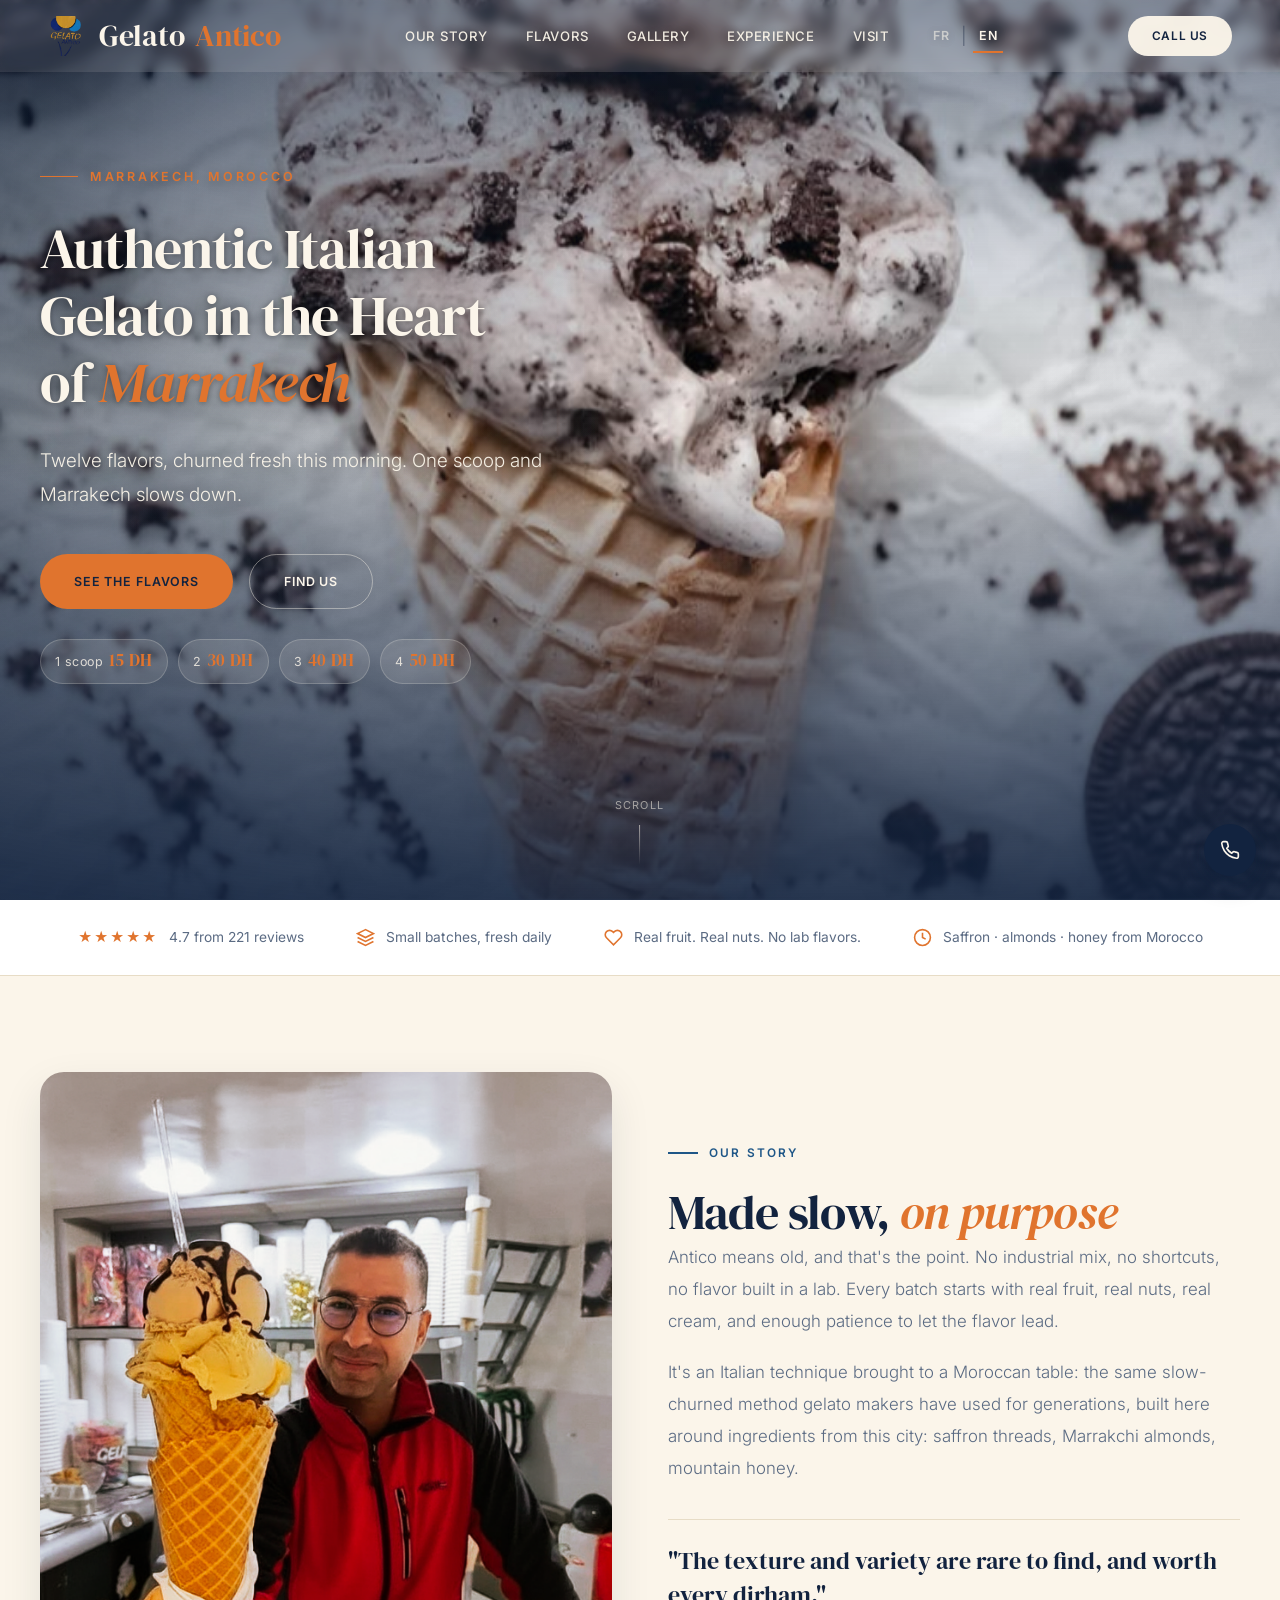
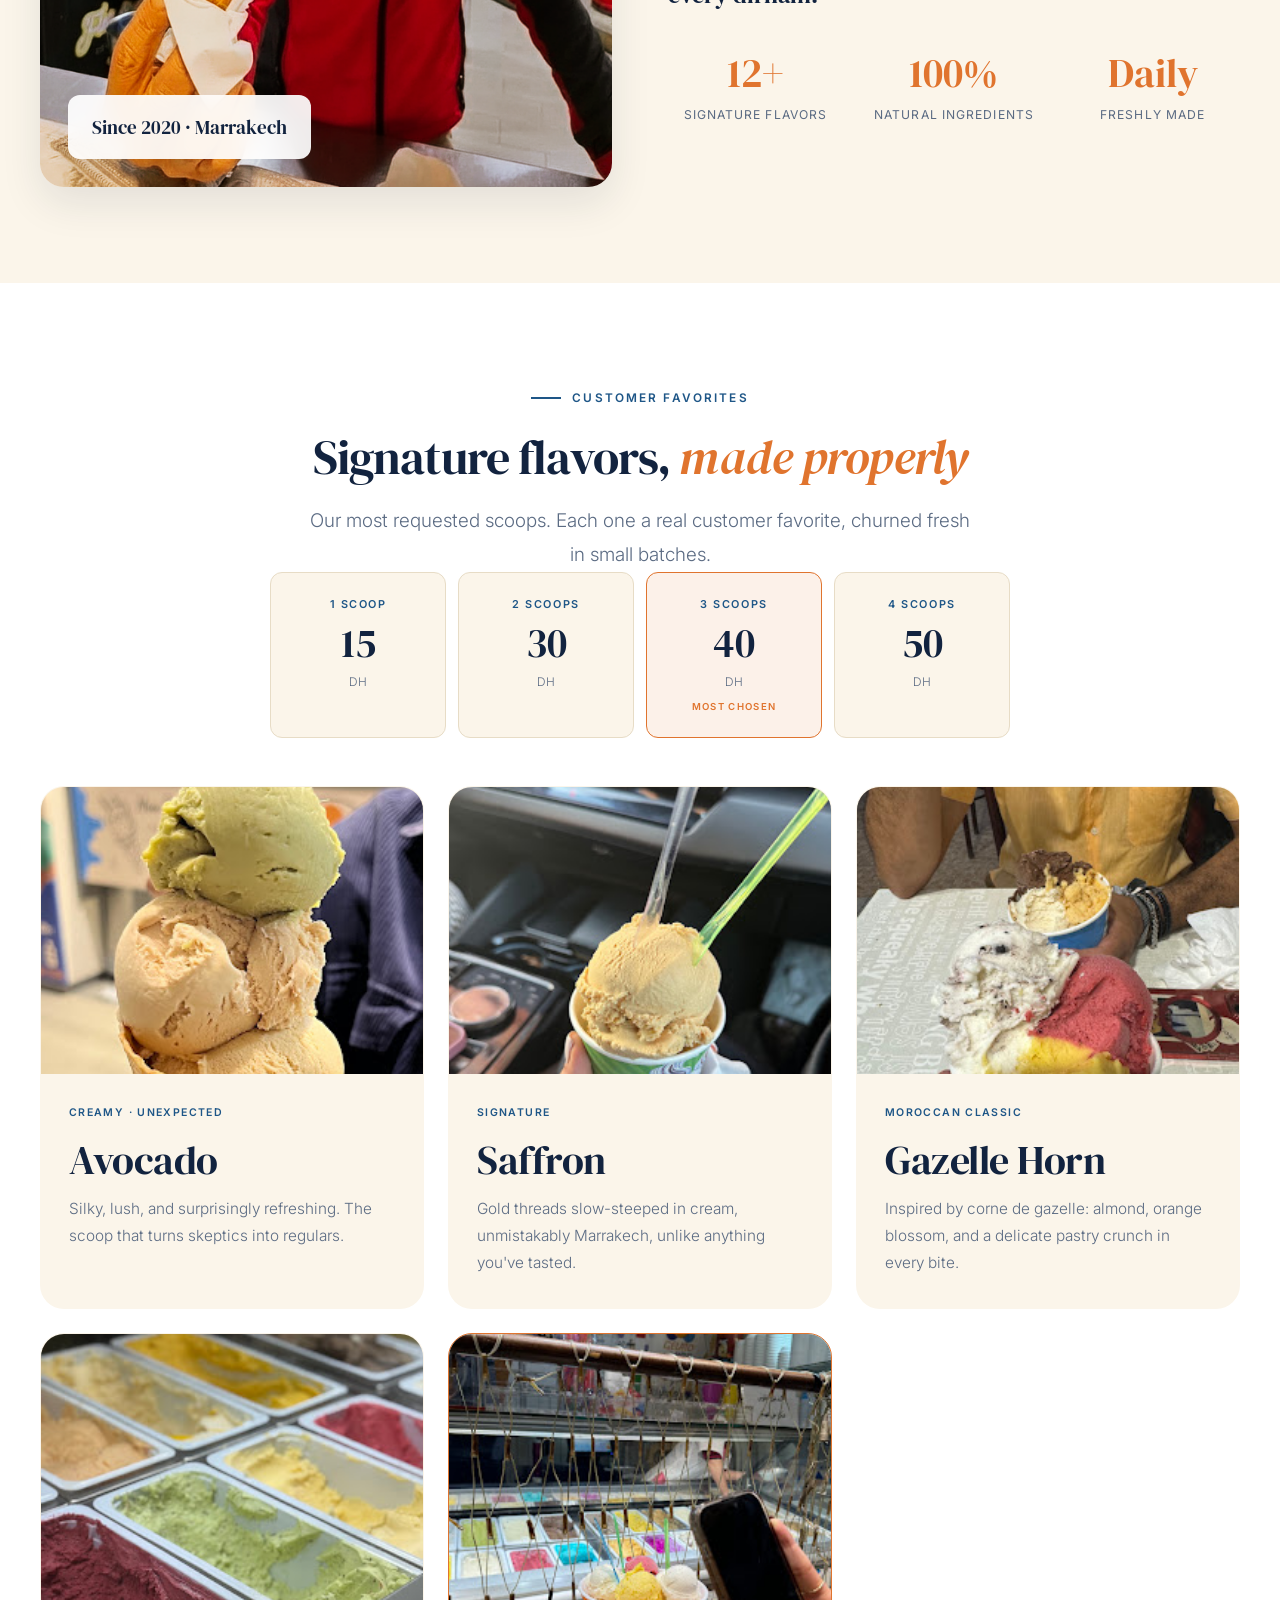
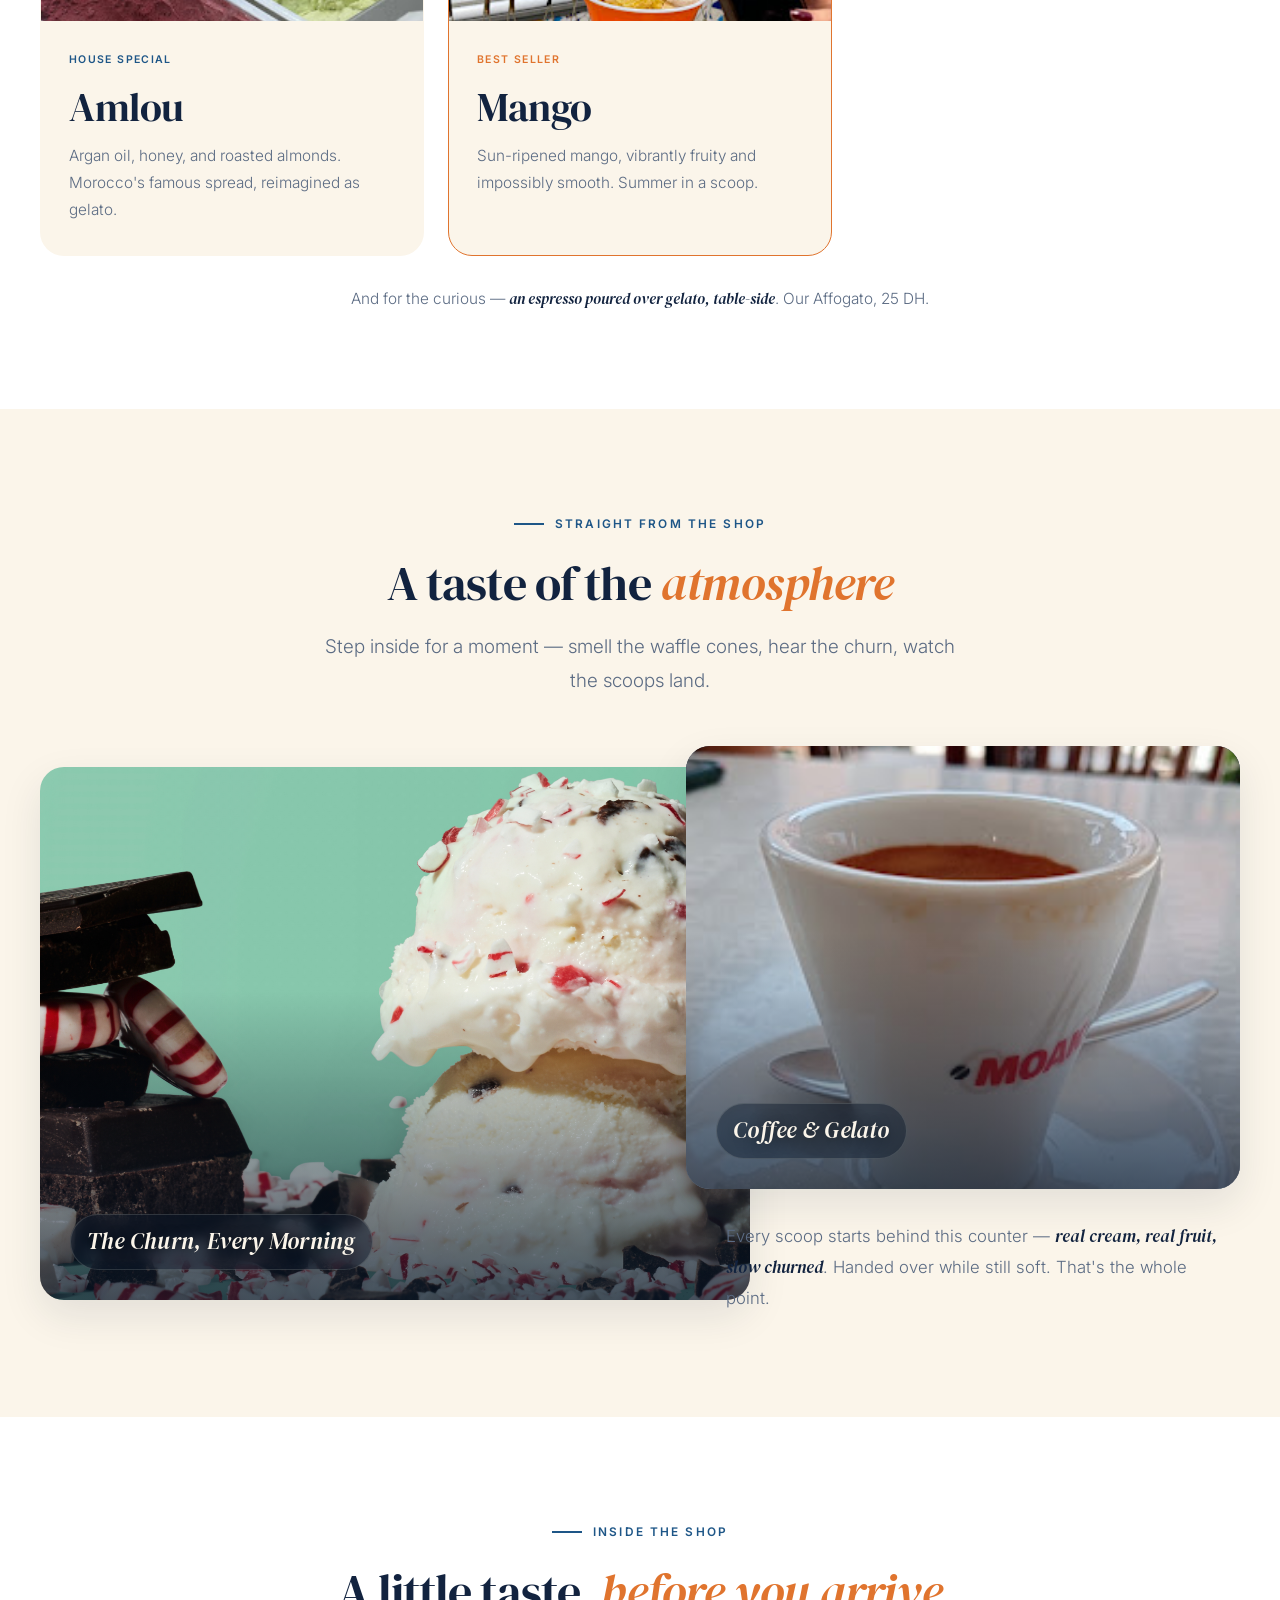
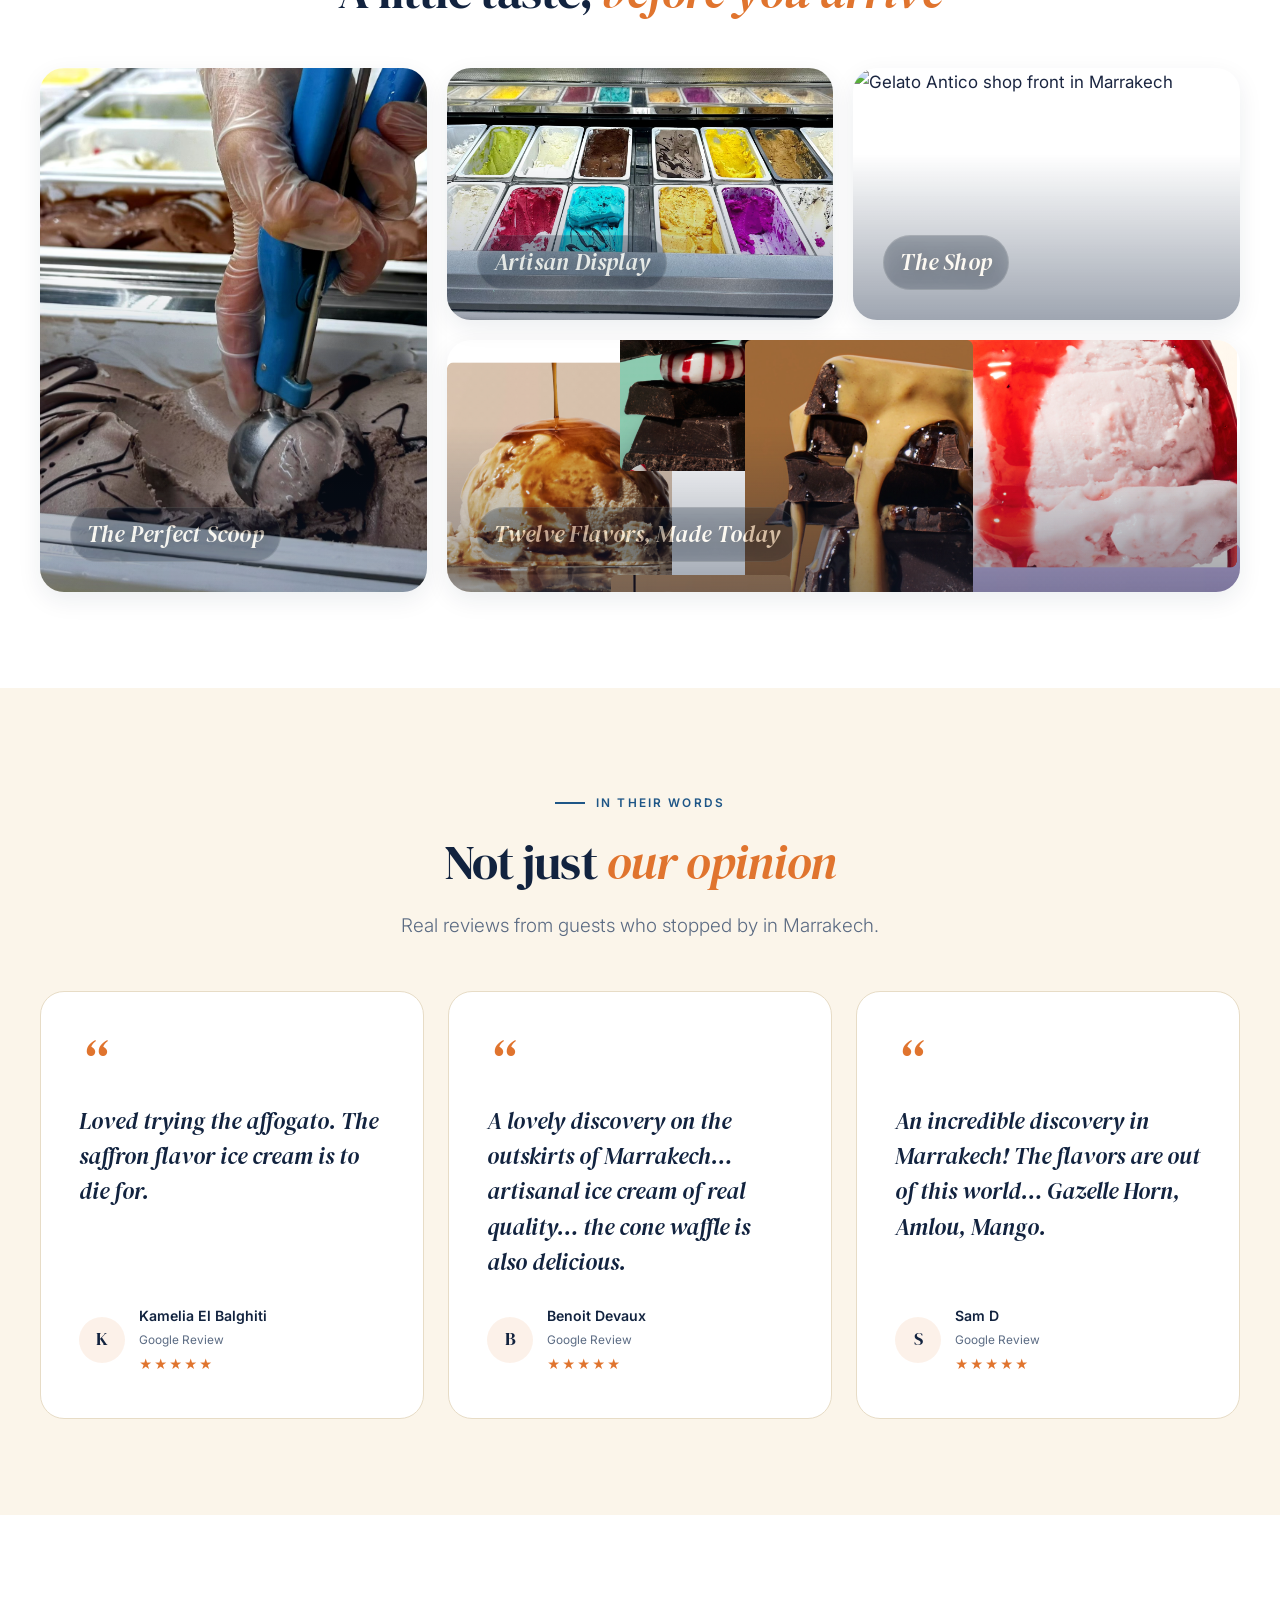
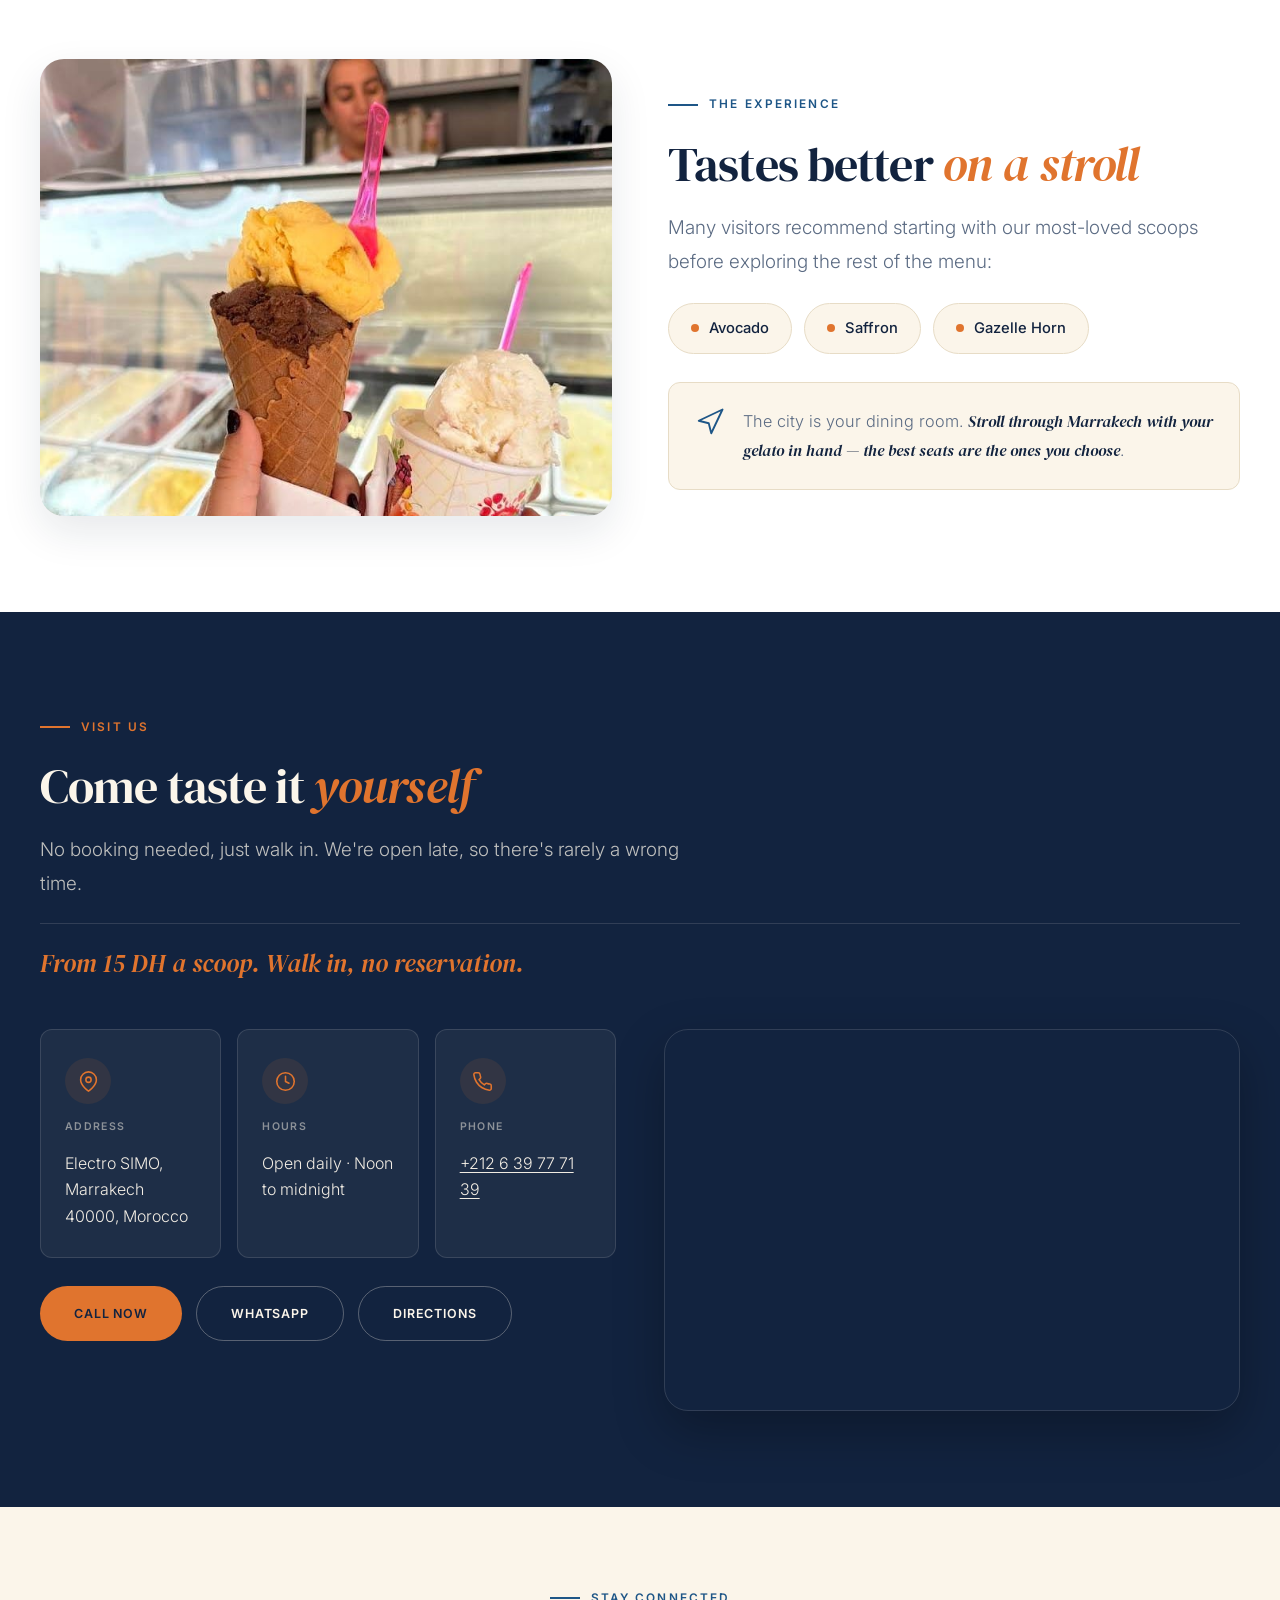
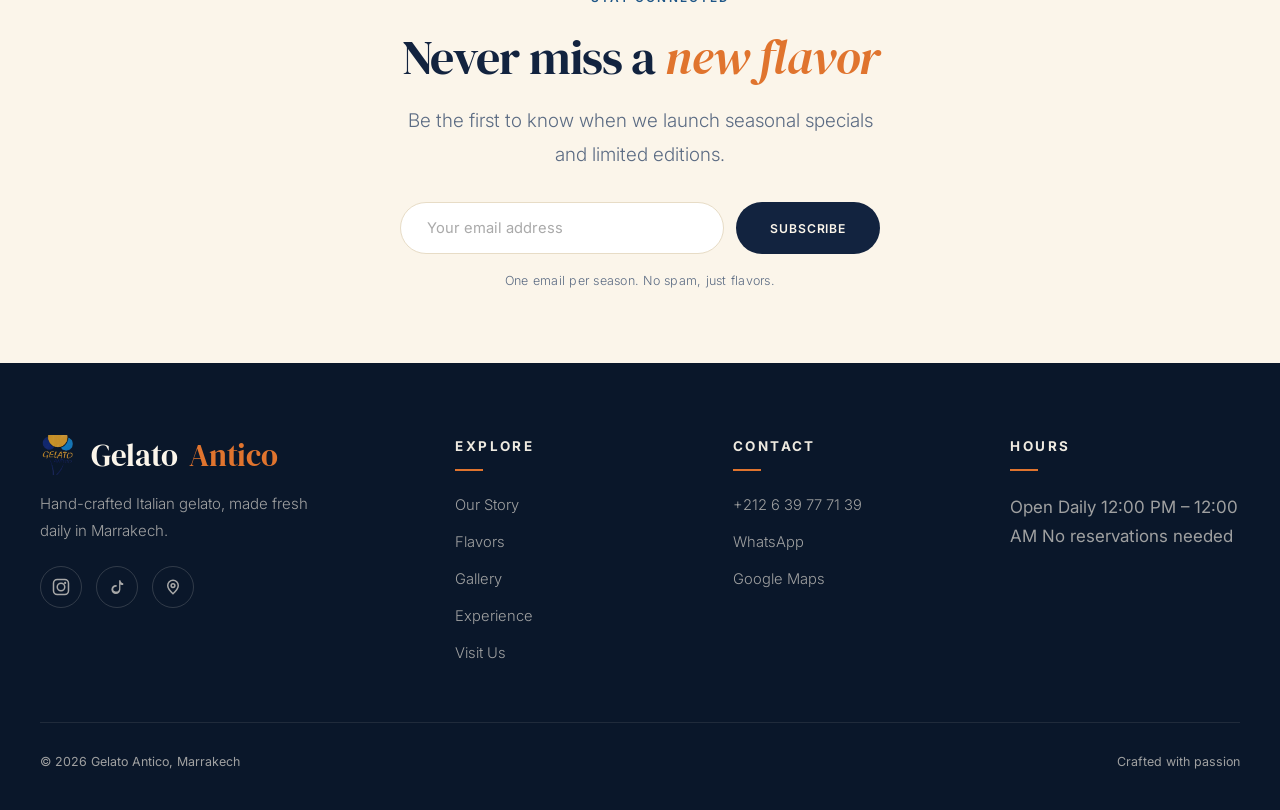
==== commit aca35790: "fixer les liens" ====
--- a/index.html
+++ b/index.html
@@ -277,7 +277,7 @@
             <div class="section-tag">Behind The Counter</div>
             <h3>Watch the gelato come to life</h3>
             <p>Fresh batches, every single day.</p>
-            <a class="reel-ig" href="https://instagram.com" target="_blank" rel="noopener">
+            <a class="reel-ig" href="https://www.instagram.com/p/DZ8iUwFCRzh" target="_blank" rel="noopener">
               <svg viewBox="0 0 24 24" fill="none" stroke="currentColor" stroke-width="2" aria-hidden="true"><rect x="2" y="2" width="20" height="20" rx="5"/><circle cx="12" cy="12" r="5"/><circle cx="17.5" cy="6.5" r="1.5" fill="currentColor" stroke="none"/></svg>
               @gelatoantico
             </a>
@@ -439,7 +439,7 @@
         <div class="visit-actions">
           <a href="tel:+212639777139" class="btn btn-gold">Call Now</a>
           <a href="https://wa.me/212639777139" class="btn btn-outline-light" target="_blank" rel="noopener">WhatsApp</a>
-          <a href="https://maps.google.com/?cid=10820542430739020654" class="btn btn-outline-light" target="_blank" rel="noopener">Directions</a>
+          <a href="https://maps.app.goo.gl/7swrvhuaL11CDKaD8" class="btn btn-outline-light" target="_blank" rel="noopener">Directions</a>
         </div>
       </div>
       <div class="map-wrap reveal reveal-delay-3">
@@ -471,14 +471,14 @@
         <div class="logo"><img src="assets/img/logo.png" alt="Gelato Antico logo" width="40" height="40">Gelato <span>Antico</span></div>
         <p>Hand-crafted Italian gelato, made fresh daily in Marrakech.</p>
         <div class="foot-social">
-          <a href="#" aria-label="Instagram">
+          <a href="https://www.instagram.com/p/DZ8iUwFCRzh" target="_blank" rel="noopener" aria-label="Instagram">
             <svg viewBox="0 0 24 24" fill="none" stroke="currentColor" stroke-width="2" aria-hidden="true"><rect x="2" y="2" width="20" height="20" rx="5"/><circle cx="12" cy="12" r="5"/><circle cx="17.5" cy="6.5" r="1.5" fill="currentColor" stroke="none"/></svg>
           </a>
-          <a href="#" aria-label="Facebook">
-            <svg viewBox="0 0 24 24" fill="none" stroke="currentColor" stroke-width="2" aria-hidden="true"><path d="M18 2h-3a5 5 0 0 0-5 5v3H7v4h3v8h4v-8h3l1-4h-4V7a1 1 0 0 1 1-1h3z"/></svg>
+          <a href="https://www.tiktok.com/@gelato1antico" target="_blank" rel="noopener" aria-label="TikTok">
+            <svg viewBox="0 0 24 24" fill="currentColor" aria-hidden="true"><path d="M16.5 3c.3 2.1 1.7 3.7 3.8 4v2.4c-1.3.1-2.6-.2-3.8-.8v6.6c0 3.4-2.7 6-6 6-3.3 0-6-2.7-6-6s2.7-6 6-6c.3 0 .7 0 1 .1v2.5c-.3-.1-.6-.1-1-.1-1.9 0-3.5 1.6-3.5 3.5S9.4 18 11.3 18s3.5-1.6 3.5-3.5V3h1.7z"/></svg>
           </a>
-          <a href="#" aria-label="TripAdvisor">
-            <svg viewBox="0 0 24 24" fill="none" stroke="currentColor" stroke-width="2" aria-hidden="true"><circle cx="12" cy="12" r="10"/><circle cx="8.5" cy="12" r="2.5"/><circle cx="15.5" cy="12" r="2.5"/></svg>
+          <a href="https://maps.app.goo.gl/7swrvhuaL11CDKaD8" target="_blank" rel="noopener" aria-label="Google Maps">
+            <svg viewBox="0 0 24 24" fill="none" stroke="currentColor" stroke-width="2" aria-hidden="true"><path d="M12 21s-7-6.4-7-11a7 7 0 0 1 14 0c0 4.6-7 11-7 11z"/><circle cx="12" cy="10" r="2.5"/></svg>
           </a>
         </div>
       </div>
@@ -494,7 +494,7 @@
         <h4>Contact</h4>
         <a href="tel:+212639777139">+212 6 39 77 71 39</a>
         <a href="https://wa.me/212639777139" target="_blank" rel="noopener">WhatsApp</a>
-        <a href="https://maps.google.com/?cid=10820542430739020654" target="_blank" rel="noopener">Google Maps</a>
+        <a href="https://maps.app.goo.gl/7swrvhuaL11CDKaD8" target="_blank" rel="noopener">Google Maps</a>
       </div>
       <div class="foot-col">
         <h4>Hours</h4>
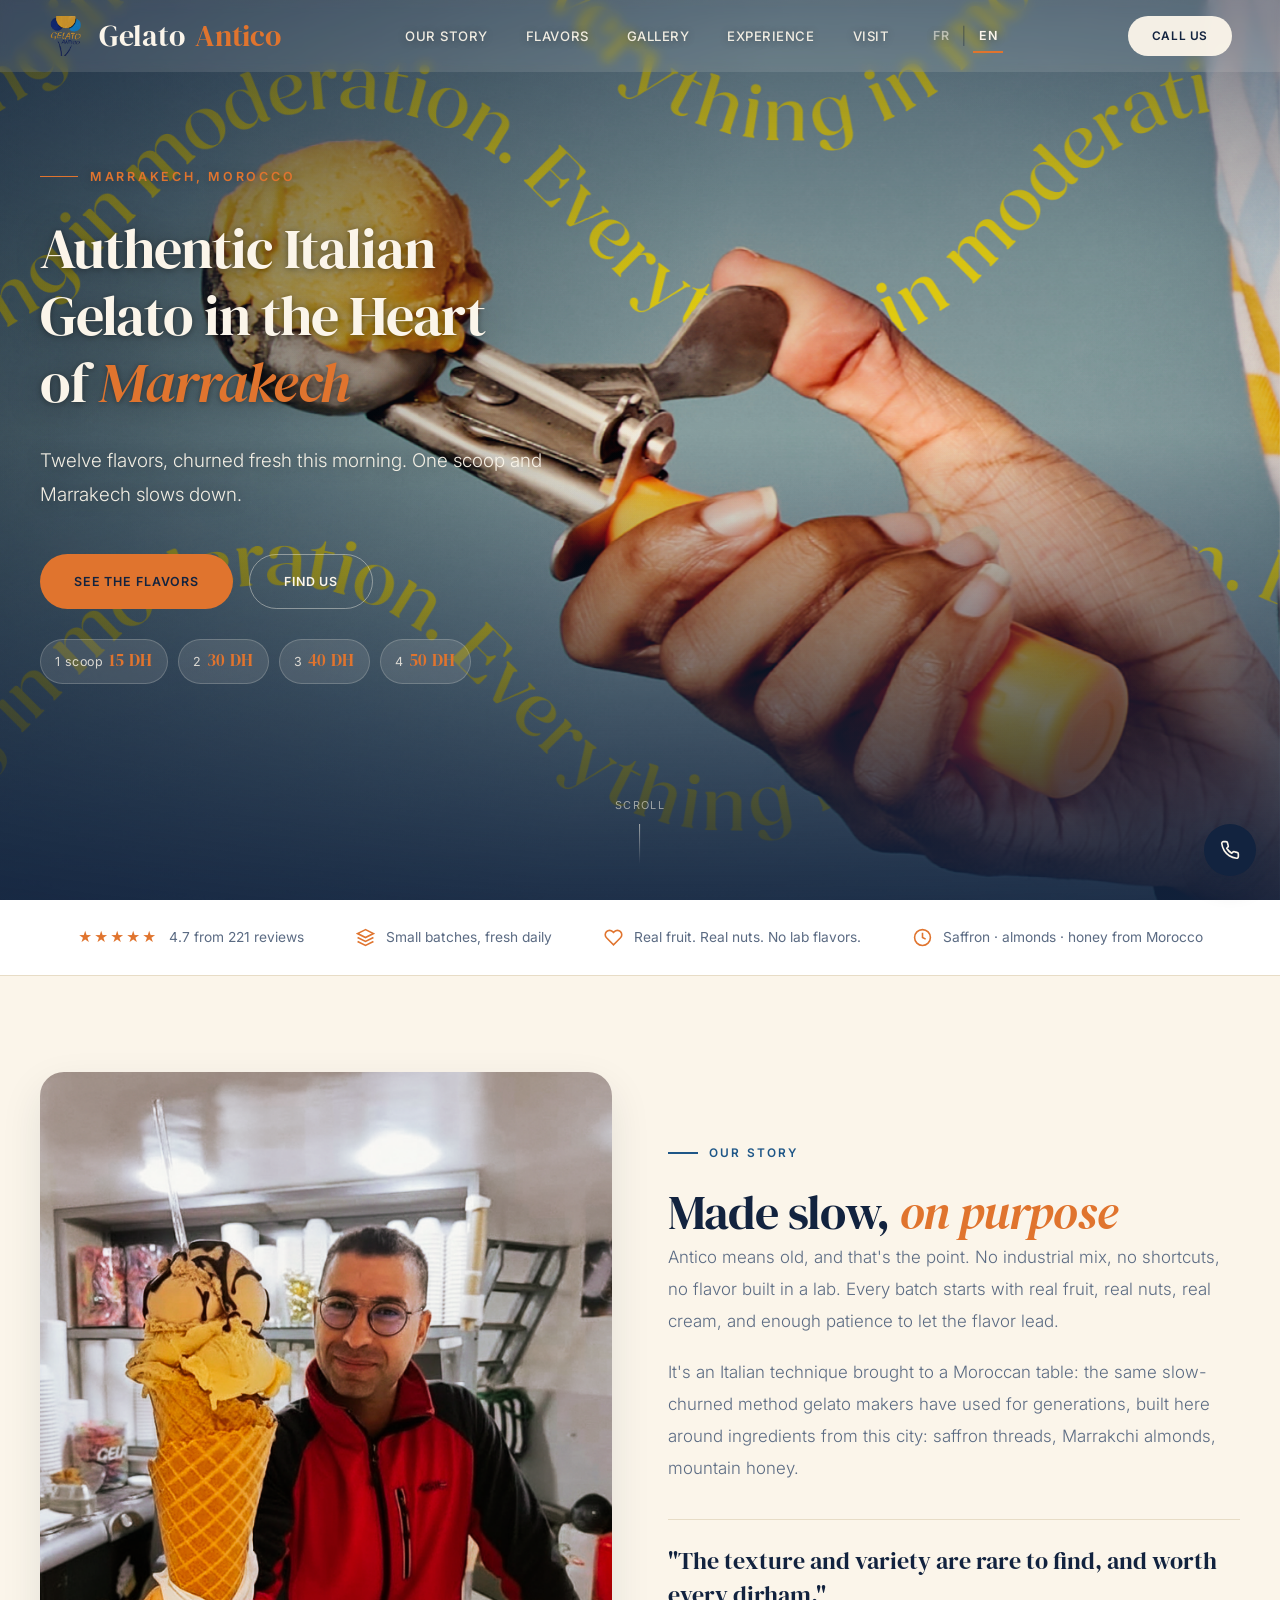
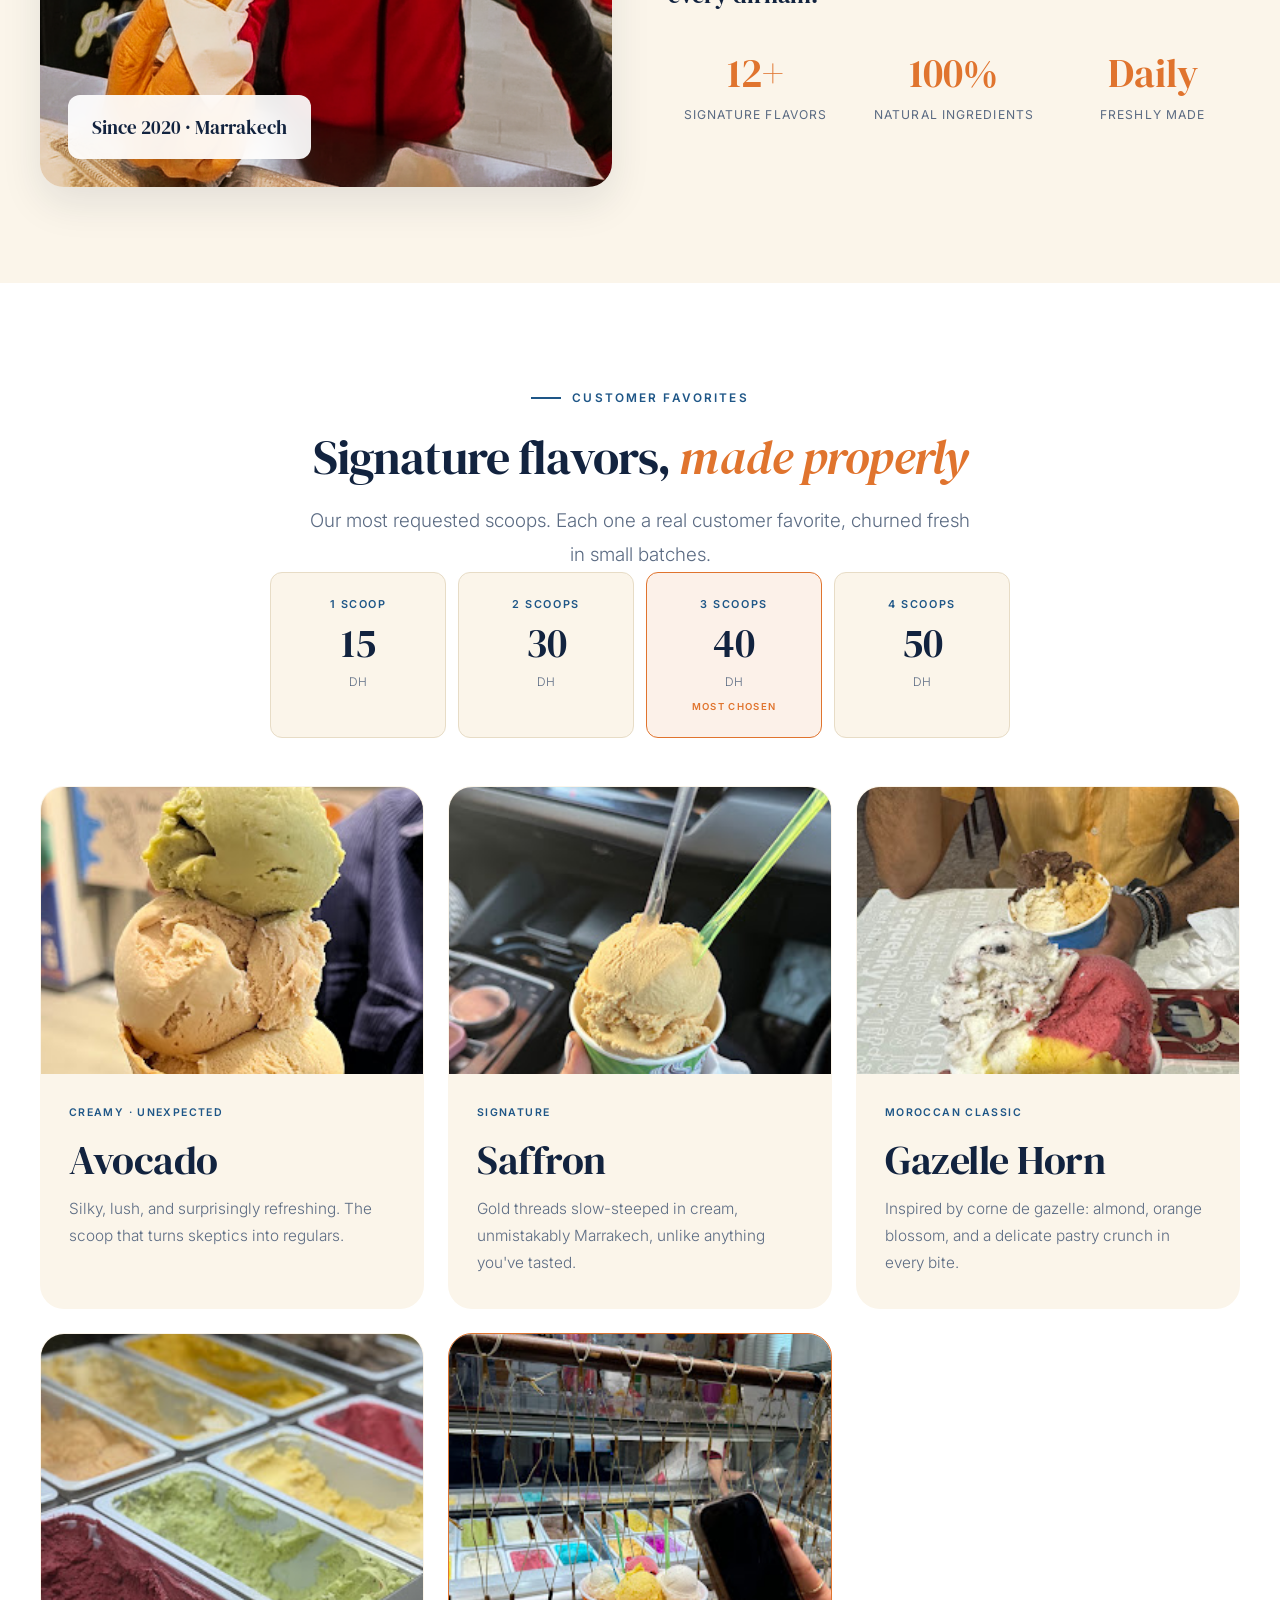
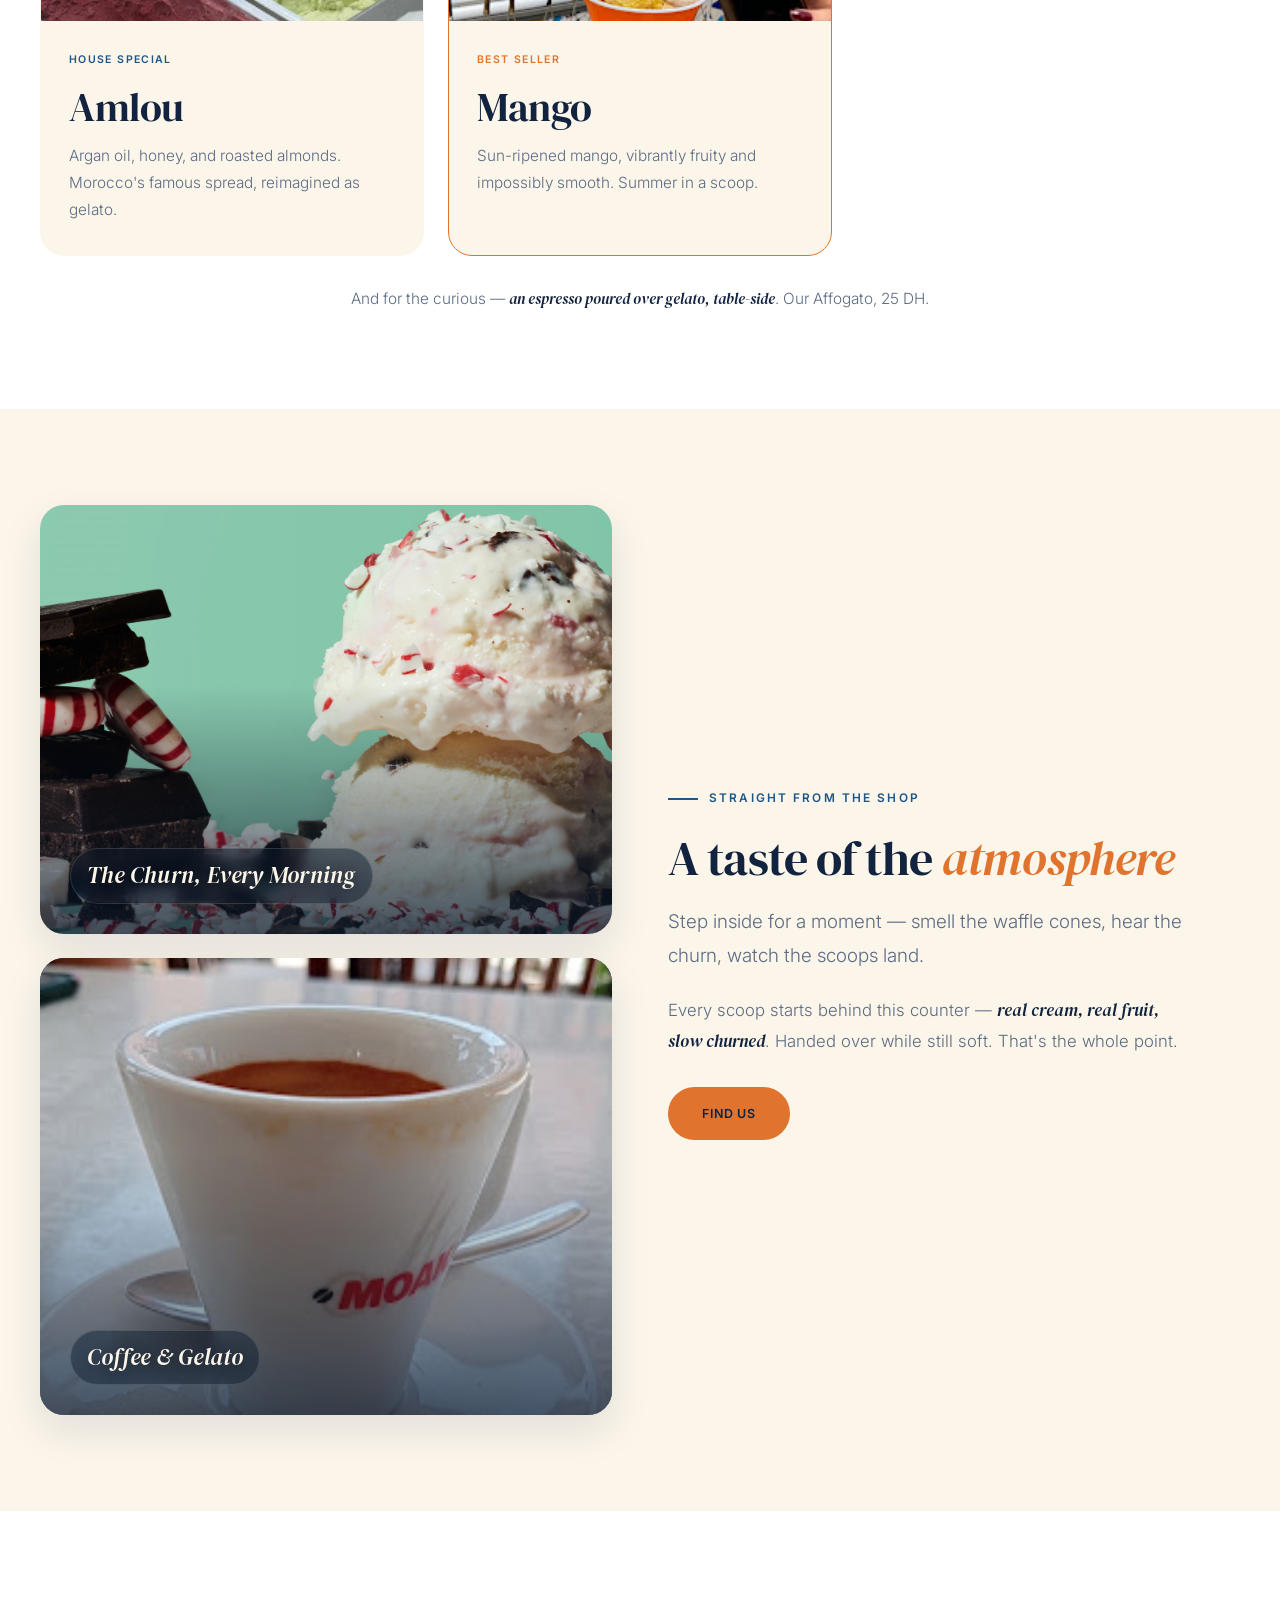
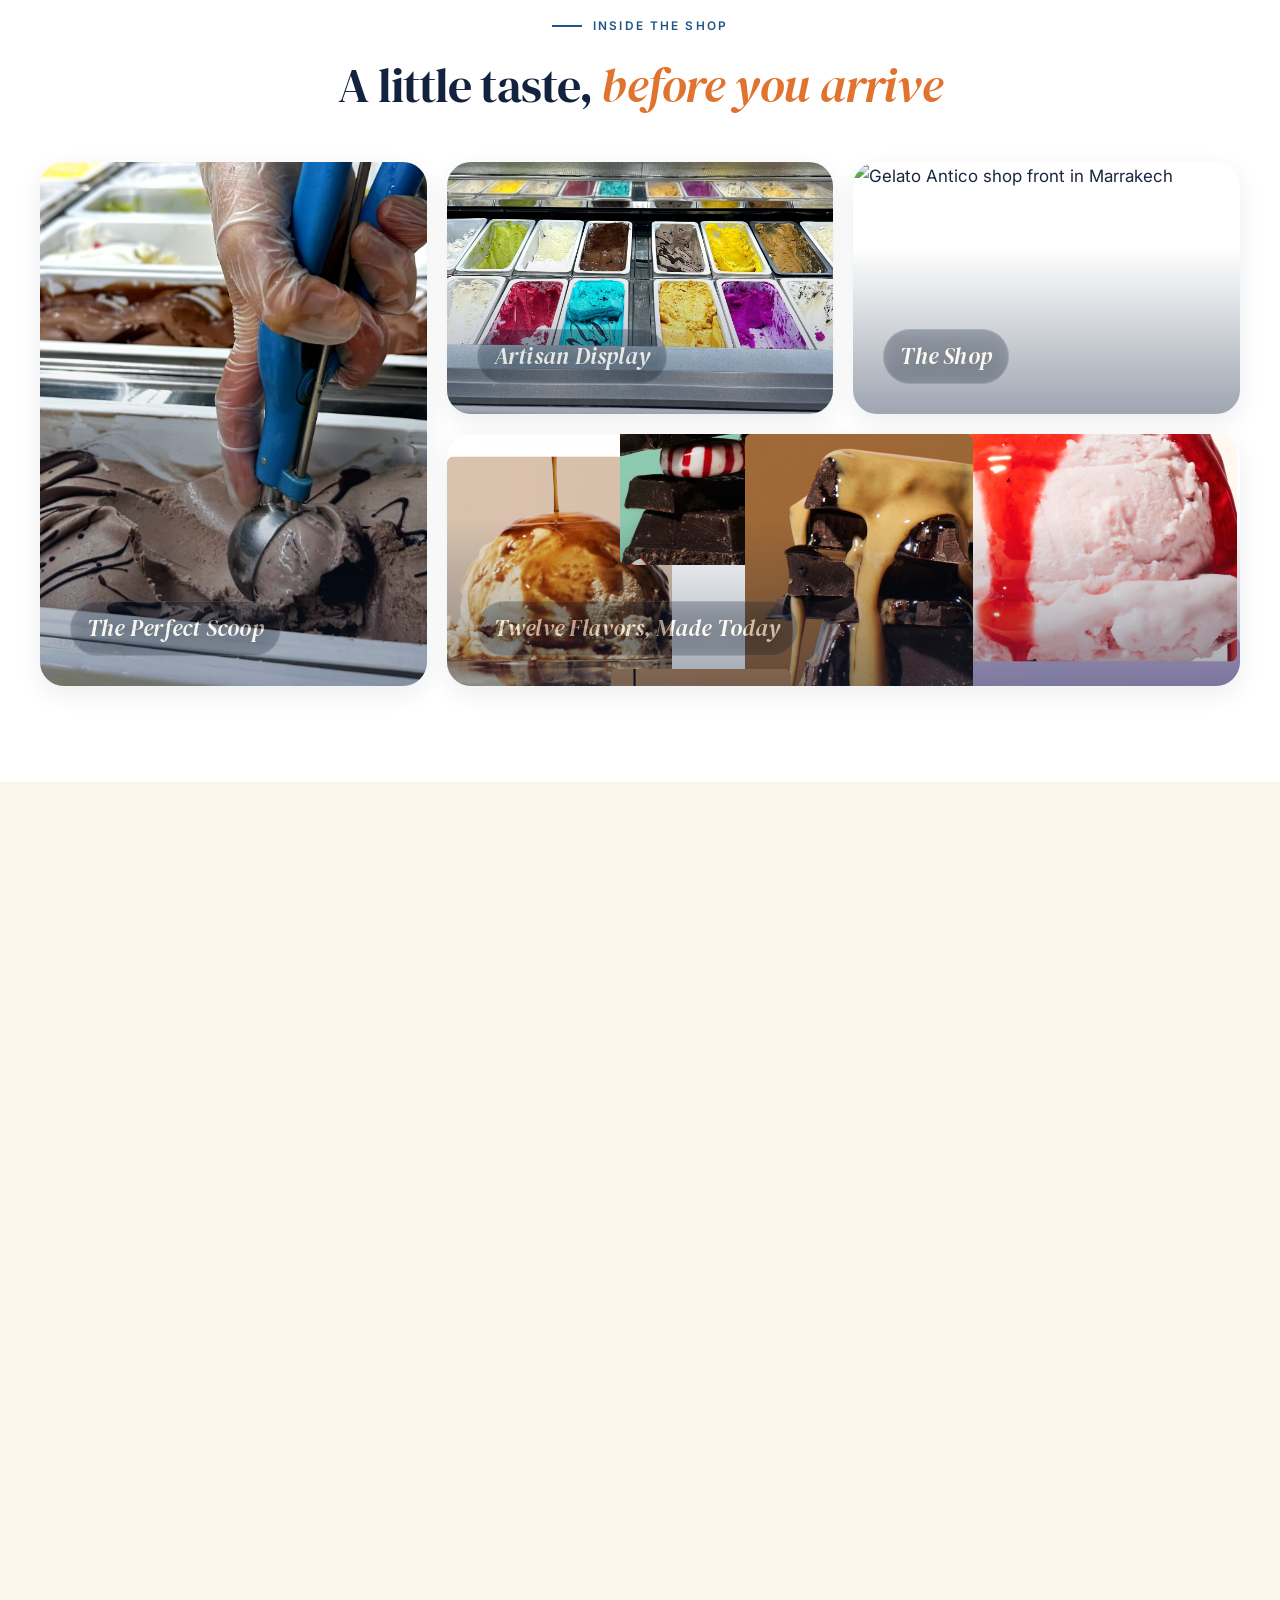
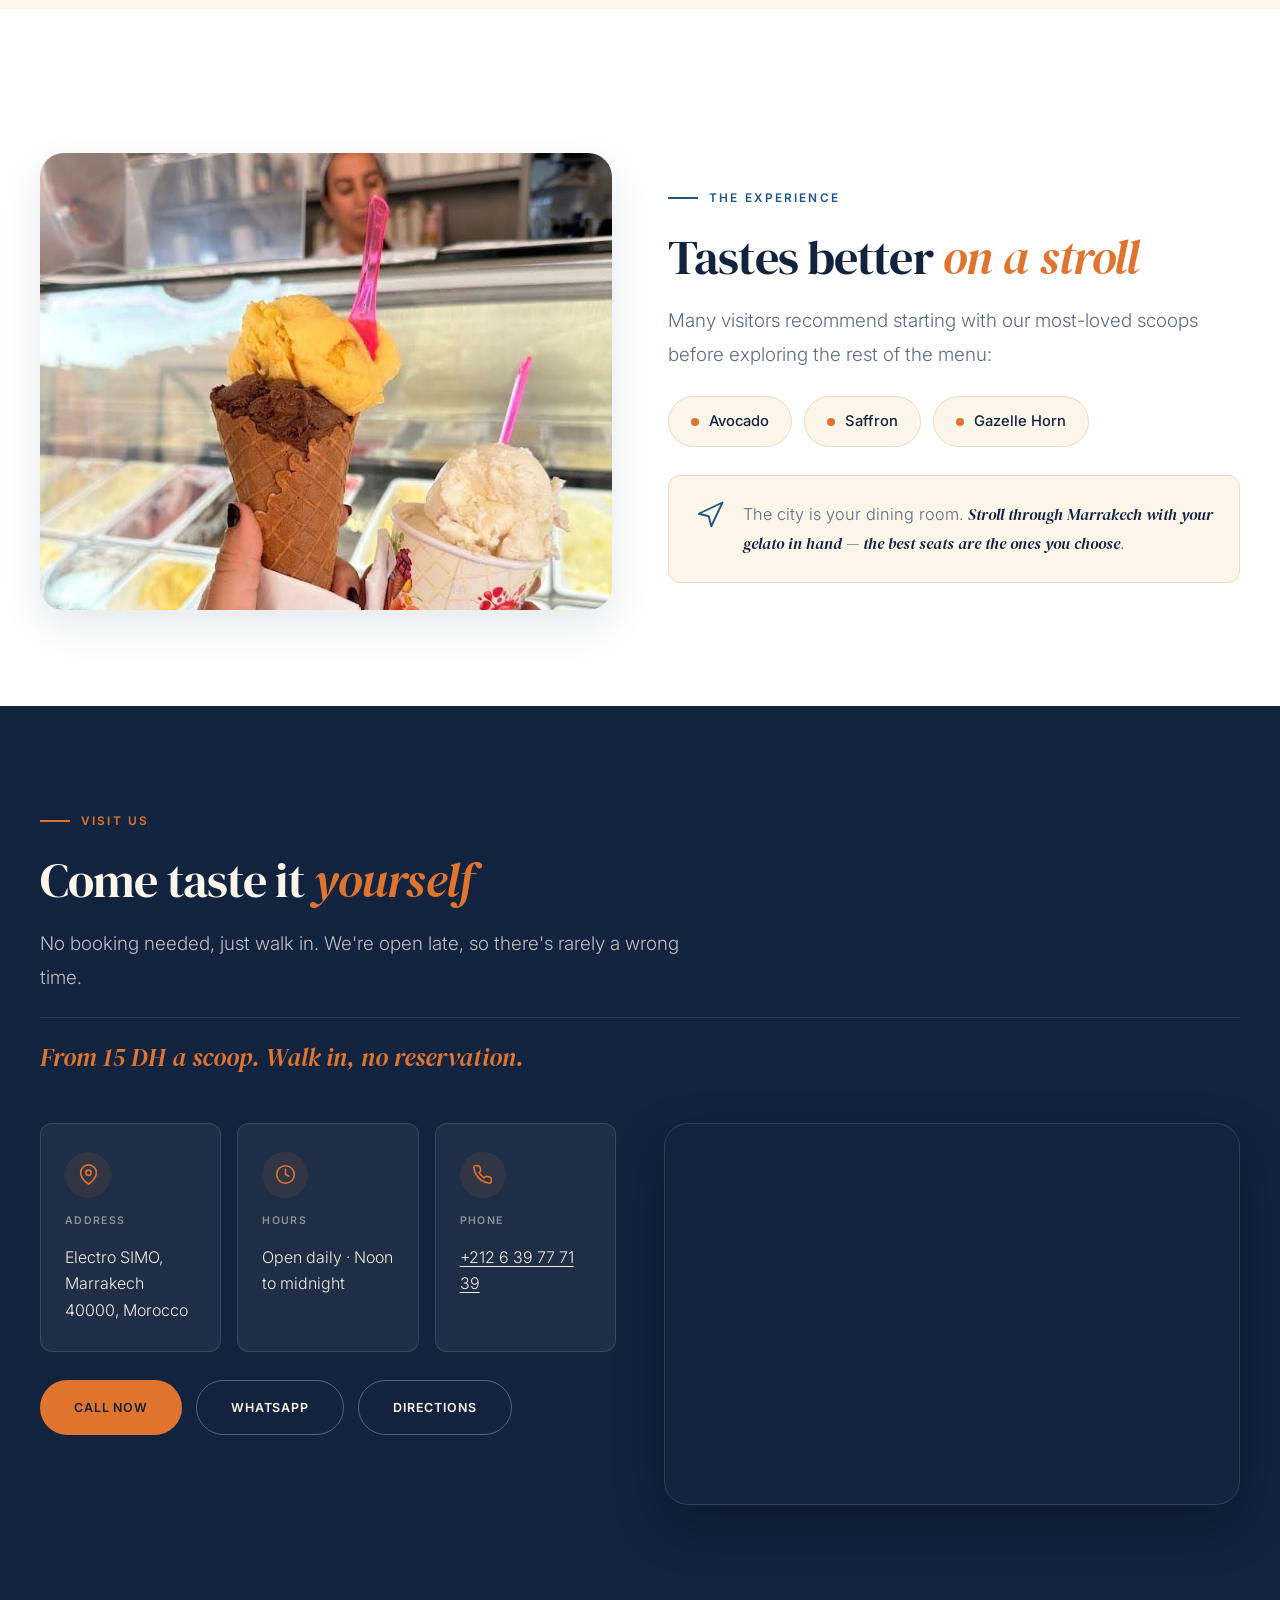
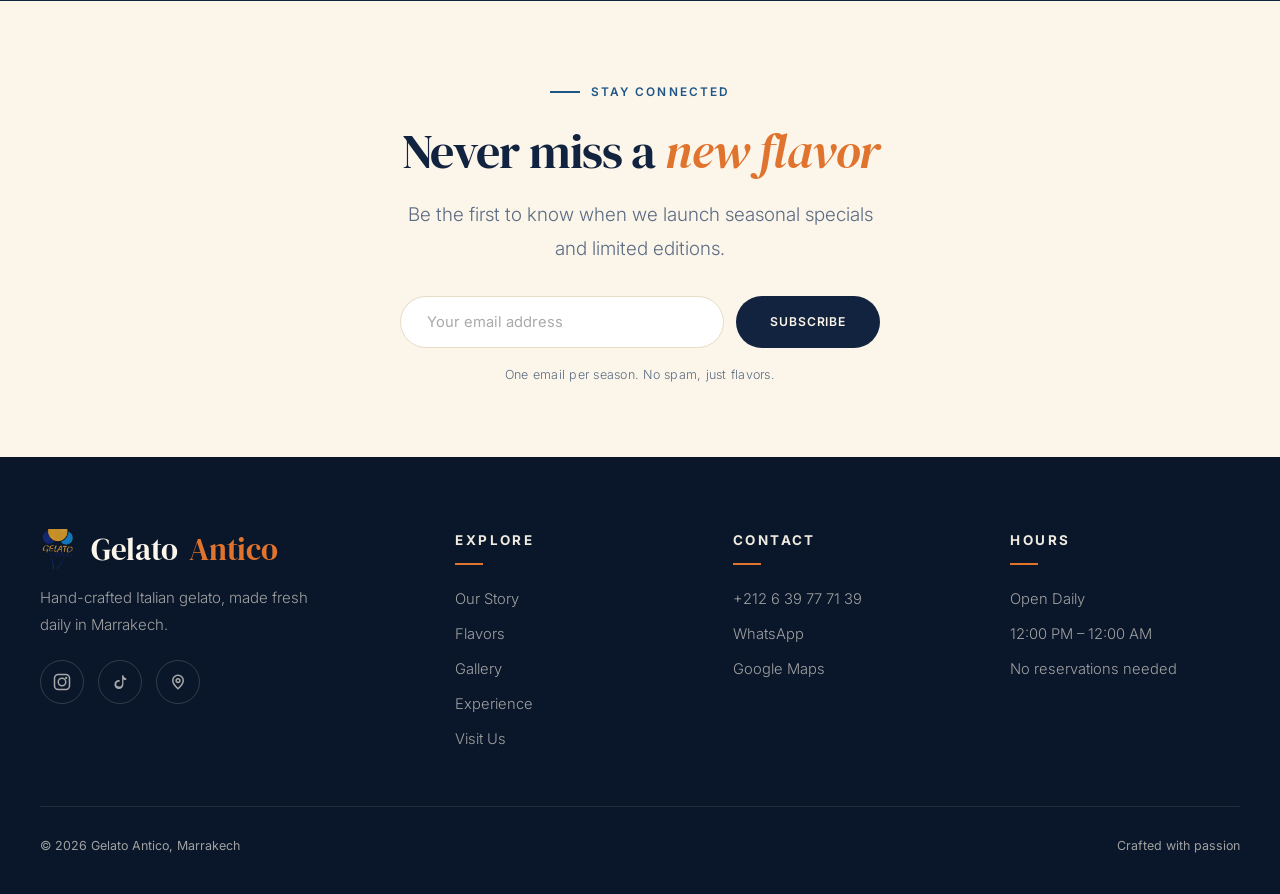
==== commit 63e4ac18: "fixer les liens et sections" ====
--- a/index.html
+++ b/index.html
@@ -261,46 +261,43 @@
 
 <section class="shop-reel" aria-label="From the shop">
   <div class="container">
-    <div class="section-center">
-      <div class="section-tag reveal">Straight From The Shop</div>
-      <h2 class="section-title reveal reveal-delay-1">A taste of the <em>atmosphere</em></h2>
-      <p class="section-subtitle reveal reveal-delay-2">Step inside for a moment — smell the waffle cones, hear the churn, watch the scoops land.</p>
-    </div>
-    <div class="shop-media reveal reveal-delay-2">
-      <!-- Mobile only: Instagram-style promotional Reel -->
-      <div class="reel-mobile">
-        <div class="reel-wrap">
-          <video autoplay muted loop playsinline preload="none" poster="assets/img/MainHero.png" aria-label="Gelato Antico shop atmosphere promotional reel">
-            <source src="assets/videos/ce-glacier.mp4" type="video/mp4">
-          </video>
-          <div class="reel-cap">
-            <div class="section-tag">Behind The Counter</div>
-            <h3>Watch the gelato come to life</h3>
-            <p>Fresh batches, every single day.</p>
-            <a class="reel-ig" href="https://www.instagram.com/p/DZ8iUwFCRzh" target="_blank" rel="noopener">
-              <svg viewBox="0 0 24 24" fill="none" stroke="currentColor" stroke-width="2" aria-hidden="true"><rect x="2" y="2" width="20" height="20" rx="5"/><circle cx="12" cy="12" r="5"/><circle cx="17.5" cy="6.5" r="1.5" fill="currentColor" stroke="none"/></svg>
-              @gelatoantico
-            </a>
-          </div>
-        </div>
-      </div>
-      <!-- Desktop only: premium editorial photography -->
-      <div class="feature-desktop">
-        <div class="feature-grid">
+    <div class="craft-grid">
+      <div class="craft-media reveal reveal-delay-2">
+        <!-- Mobile + tablet: Instagram-style promotional Reel -->
+        <div class="reel-mobile">
+          <div class="reel-wrap">
+            <video autoplay muted loop playsinline preload="none" poster="assets/img/MainHero.png" aria-label="Gelato Antico shop atmosphere promotional reel">
+              <source src="assets/videos/ce-glacier.mp4" type="video/mp4">
+            </video>
+            <div class="reel-cap">
+              <div class="section-tag">Behind The Counter</div>
+              <h3>Watch the gelato come to life</h3>
+              <p>Fresh batches, every single day.</p>
+              <a class="reel-ig" href="https://www.instagram.com/p/DZ8iUwFCRzh" target="_blank" rel="noopener">
+                <svg viewBox="0 0 24 24" fill="none" stroke="currentColor" stroke-width="2" aria-hidden="true"><rect x="2" y="2" width="20" height="20" rx="5"/><circle cx="12" cy="12" r="5"/><circle cx="17.5" cy="6.5" r="1.5" fill="currentColor" stroke="none"/></svg>
+                @gelatoantico
+              </a>
+            </div>
+          </div>
+        </div>
+        <!-- Desktop: premium editorial photography collage -->
+        <div class="feature-desktop">
           <div class="feat-main">
             <img src="assets/img/Main2hero.png" alt="Artisan gelato display at Gelato Antico" loading="lazy" width="1200" height="900">
             <div class="gallery-overlay"><span>The Churn, Every Morning</span></div>
           </div>
-          <div class="feat-stack">
-            <div class="feat-side">
-              <img src="assets/img/CofeeNormal.jpg" alt="Freshly brewed coffee alongside gelato at Gelato Antico" loading="lazy" width="480" height="384">
-              <div class="gallery-overlay"><span>Coffee &amp; Gelato</span></div>
-            </div>
-            <div class="feat-text reveal">
-              <p>Every scoop starts behind this counter — <em>real cream, real fruit, slow churned</em>. Handed over while still soft. That's the whole point.</p>
-            </div>
-          </div>
-        </div>
+          <div class="feat-side">
+            <img src="assets/img/CofeeNormal.jpg" alt="Freshly brewed coffee alongside gelato at Gelato Antico" loading="lazy" width="480" height="384">
+            <div class="gallery-overlay"><span>Coffee &amp; Gelato</span></div>
+          </div>
+        </div>
+      </div>
+      <div class="craft-text">
+        <div class="section-tag reveal">Straight From The Shop</div>
+        <h2 class="section-title reveal reveal-delay-1">A taste of the <em>atmosphere</em></h2>
+        <p class="section-subtitle reveal reveal-delay-2">Step inside for a moment — smell the waffle cones, hear the churn, watch the scoops land.</p>
+        <p class="craft-copy reveal reveal-delay-3">Every scoop starts behind this counter — <em>real cream, real fruit, slow churned</em>. Handed over while still soft. That's the whole point.</p>
+        <a href="#visit" class="btn btn-gold craft-cta reveal reveal-delay-3">Find Us</a>
       </div>
     </div>
   </div>
--- a/css/style.css
+++ b/css/style.css
@@ -412,9 +412,8 @@
 }
 .flavor-desc { font-size: 0.96rem; line-height: 1.75; color: var(--muted); font-weight: 300; }
 
-/* ===== SHOP REEL / DESKTOP FEATURE ===== */
+/* ===== SHOP REEL / CRAFT SECTION ===== */
 .shop-reel { background: var(--bg); }
-.shop-media { margin-top: 48px; }
 
 /* Mobile + tablet Reel — never on desktop */
 .reel-mobile { display: none; }
@@ -444,10 +443,21 @@
   .reel-ig svg { width: 18px; height: 18px; }
 }
 
-/* Desktop-only premium editorial photography — hidden on mobile + tablet */
-.feature-desktop { display: block; }
+/* ===== CRAFT — clean two-column editorial (no overlap) ===== */
+/* One parent grid holds the image collage (left) and the text block (right).
+   No negative margins, no z-index, no manual offsets — just gap + alignment. */
+.craft-grid {
+  display: grid;
+  grid-template-columns: 1fr 1fr;
+  gap: var(--s-9);          /* 56px */
+  align-items: center;
+}
+.craft-media { display: block; min-width: 0; }   /* prevents grid blowout from images */
+
+/* Desktop-only editorial photography — hidden on mobile + tablet */
+.feature-desktop { display: flex; flex-direction: column; gap: var(--s-6); }
 @media (max-width: 1023.98px) { .feature-desktop { display: none; } }
-.feature-grid { display: grid; grid-template-columns: 1.45fr 1fr; gap: 0; align-items: center; position: relative; }
+
 .feat-main {
   position: relative; border-radius: var(--r-lg); overflow: hidden;
   aspect-ratio: 4 / 3; box-shadow: var(--sh-md);
@@ -455,10 +465,7 @@
 .feat-main img { width: 100%; height: 100%; object-fit: cover; object-position: center 30%; transition: transform var(--t-slow); }
 .feature-desktop:hover .feat-main img { transform: scale(1.04); }
 .feat-main .gallery-overlay { opacity: 1; background: linear-gradient(180deg, transparent 42%, rgba(10,23,42,0.72) 100%); }
-.feat-stack {
-  display: flex; flex-direction: column; gap: var(--s-6);
-  margin-left: -64px; position: relative; z-index: 2;
-}
+
 .feat-side {
   position: relative; border-radius: var(--r-lg); overflow: hidden;
   aspect-ratio: 5 / 4; box-shadow: var(--sh-md); background: var(--primary);
@@ -466,9 +473,26 @@
 .feat-side img { width: 100%; height: 100%; object-fit: cover; object-position: center 35%; transition: transform var(--t-slow); }
 .feat-side:hover img { transform: scale(1.05); }
 .feat-side .gallery-overlay { opacity: 1; background: linear-gradient(180deg, transparent 42%, rgba(10,23,42,0.68) 100%); }
-.feat-text { padding: 8px 6px 8px 40px; }
-.feat-text p { font-size: 1.05rem; line-height: 1.8; color: var(--muted); font-weight: 300; }
-.feat-text p em { font-family: var(--font-heading); color: var(--primary); }
+
+/* Right column: label, heading, description, supporting copy, CTA */
+.craft-text { max-width: 48ch; min-width: 0; }
+.craft-copy { margin-top: 22px; font-size: 1.05rem; line-height: 1.8; color: var(--muted); font-weight: 300; }
+.craft-copy em { font-family: var(--font-heading); color: var(--primary); }
+.craft-cta { margin-top: 30px; }
+
+/* Craft — tablet collapses to a single column (reel + text, stacked) */
+@media (max-width: 1023.98px) {
+  .craft-grid { grid-template-columns: 1fr; gap: 44px; }
+}
+/* Craft — mobile: media above, centered text below, comfortable reading width */
+@media (max-width: 768px) {
+  .craft-grid { gap: 36px; }
+  .craft-text { text-align: center; max-width: 100%; }
+  .craft-text .section-tag { justify-content: center; }
+  .craft-text .section-title { text-align: center; }
+  .craft-text .section-subtitle { text-align: center; margin-inline: auto; }
+  .craft-copy { text-align: center; margin-inline: auto; max-width: 44ch; }
+}
 
 /* ===== GALLERY (editorial) ===== */
 .gallery { background: var(--surface); }
@@ -617,12 +641,15 @@
   position: relative; padding-bottom: 13px;
 }
 .foot-col h4::after { content: ''; position: absolute; left: 0; bottom: 0; width: 28px; height: 2px; background: var(--accent); }
-.foot-col a { display: block; font-size: 0.92rem; margin-bottom: 12px; transition: color var(--t-fast), transform var(--t-fast); font-weight: 300; width: fit-content; }
+.foot-col a {
+  display: block; font-size: 0.92rem; margin-bottom: 10px;
+  transition: color var(--t-fast), transform var(--t-fast); font-weight: 300; width: fit-content;
+}
 .foot-col a:hover { color: var(--accent); transform: translateX(3px); }
-.footer-static { pointer-events: none; }
+.footer-static { display: block; font-size: 0.92rem; margin-bottom: 10px; font-weight: 300; pointer-events: none; }
 .foot-social { display: flex; gap: 14px; margin-top: 22px; }
 .foot-social a {
-  width: 42px; height: 42px; border-radius: 50%; border: 1px solid rgba(251,245,234,0.16);
+  width: 44px; height: 44px; border-radius: 50%; border: 1px solid rgba(251,245,234,0.16);
   display: flex; align-items: center; justify-content: center; transition: all var(--t);
 }
 .foot-social a:hover { border-color: var(--accent); background: var(--orange-soft); transform: translateY(-3px); }
@@ -631,6 +658,30 @@
 .foot-bottom {
   display: flex; justify-content: space-between; align-items: center;
   padding-top: 28px; font-size: 0.78rem; flex-wrap: wrap; gap: 12px;
+}
+
+/* ---- Footer responsive ---- */
+/* Tablet: brand spans full width on top, link columns flow in two below */
+@media (max-width: 980px) {
+  .foot-grid { grid-template-columns: 1fr 1fr; gap: 44px; }
+  .foot-brand { grid-column: 1 / -1; }
+}
+/* Mobile: single column, centered, generous spacing, 44px touch targets */
+@media (max-width: 620px) {
+  footer { padding: 56px 0 36px; }
+  .foot-grid { grid-template-columns: 1fr; gap: 40px; text-align: center; }
+  .foot-brand { display: flex; flex-direction: column; align-items: center; }
+  .foot-brand .logo { justify-content: center; }
+  .foot-brand p { max-width: 30ch; }
+  .foot-col { display: flex; flex-direction: column; align-items: center; }
+  .foot-col h4 { padding-bottom: 16px; margin-bottom: 18px; }
+  .foot-col h4::after { left: 50%; transform: translateX(-50%); }
+  .foot-col a, .footer-static {
+    min-height: 44px; display: inline-flex; align-items: center; justify-content: center;
+    padding: 6px 12px; margin-bottom: 2px;
+  }
+  .foot-social { justify-content: center; margin-top: 24px; }
+  .foot-bottom { flex-direction: column; text-align: center; gap: 10px; }
 }
 
 /* ===== STICKY CTA ===== */
@@ -723,7 +774,6 @@
   .visit-card { padding: 24px 22px; }
   .reel-cap h3 { font-size: 1.7rem; }
   .gallery-overlay span { font-size: 1.2rem; padding: 6px 13px; }
-  .foot-grid { grid-template-columns: 1fr; gap: 30px; }
   .sticky-cta { right: 16px; bottom: 16px; }
 }
 
